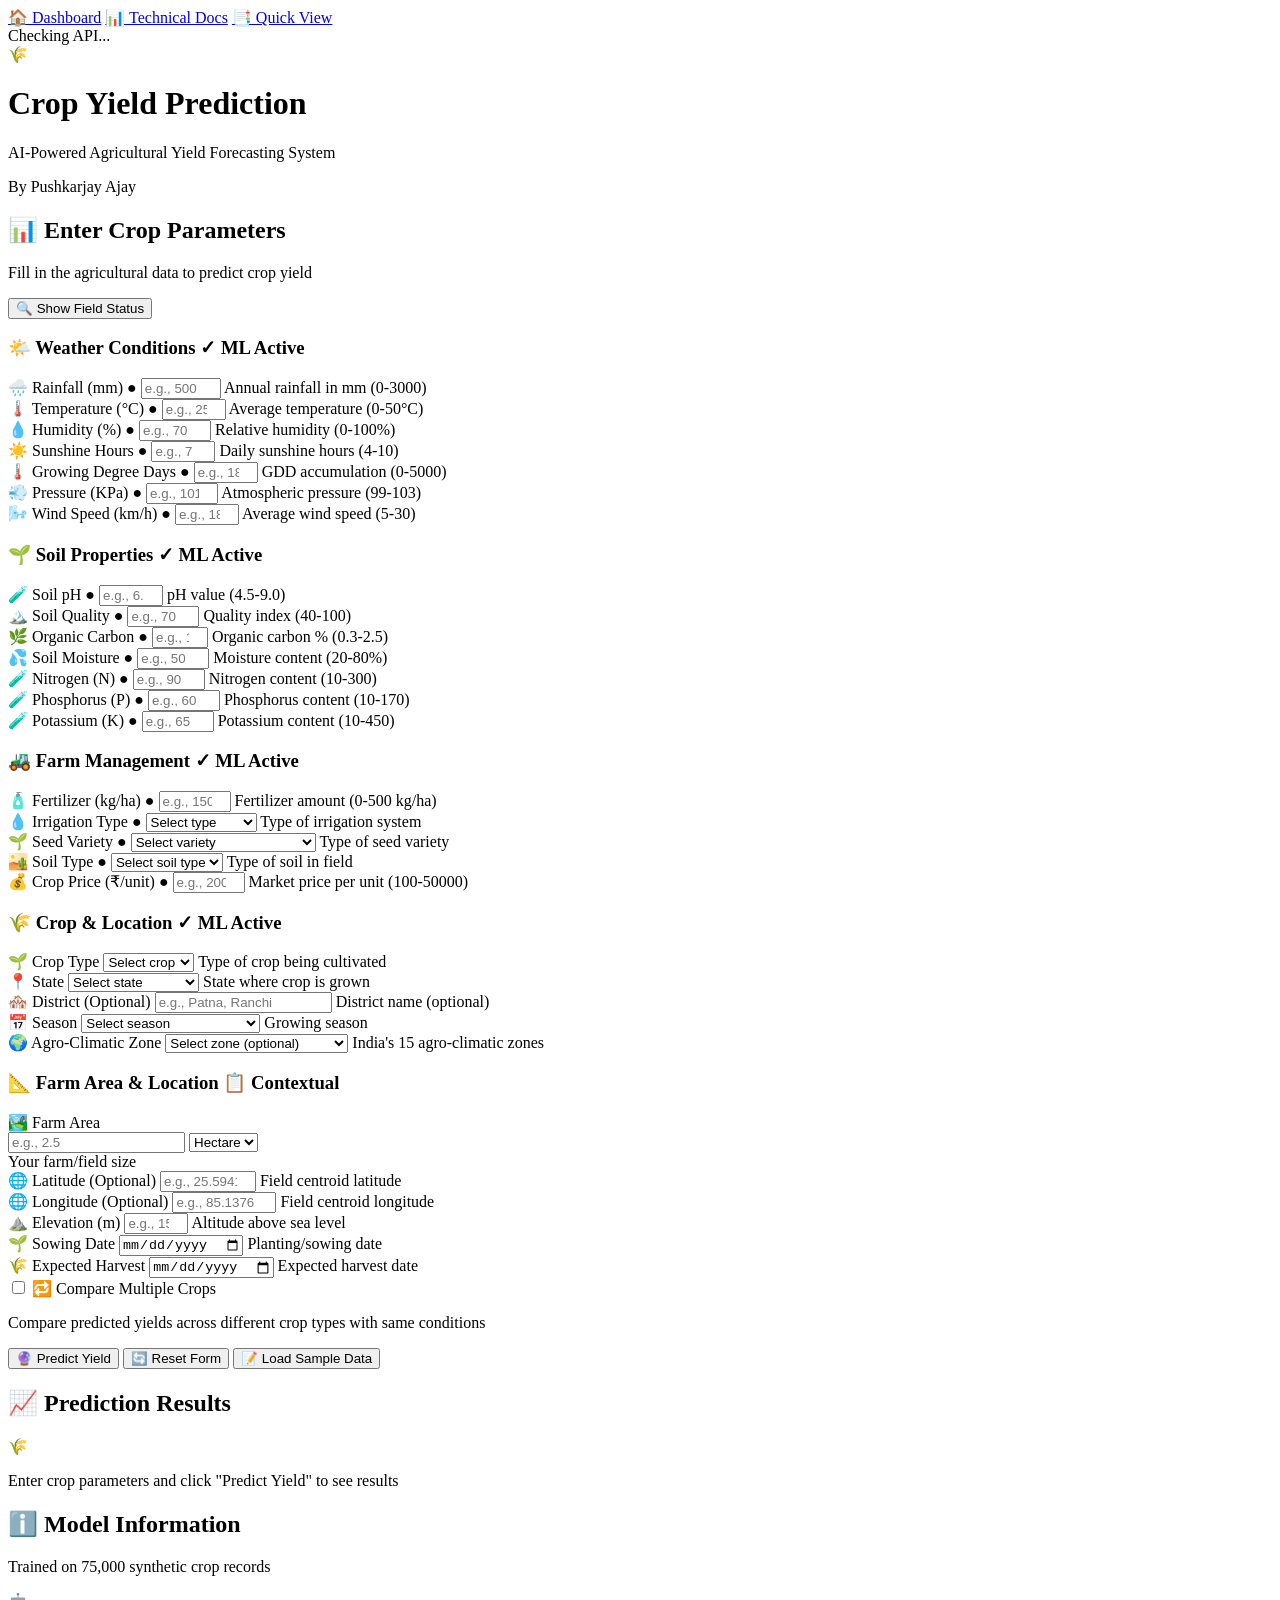
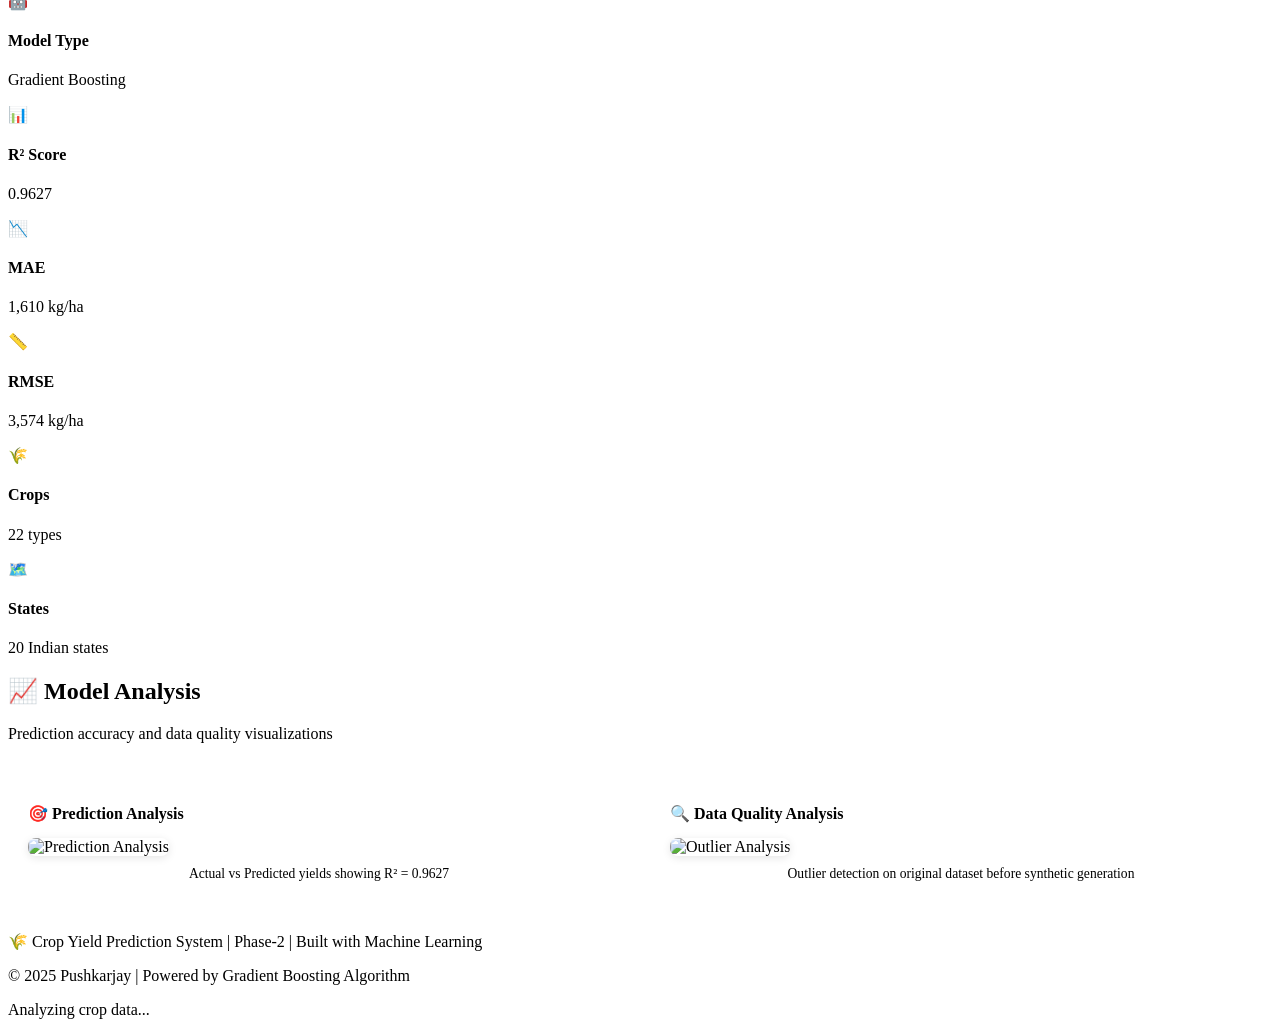
==== Phase-2/dashboard/index.html @ 278bb911 "Fix dashboard metrics consistency and add model selection justification - Updated all pages with cor" ====
<!DOCTYPE html>
<html lang="en">
<head>
    <meta charset="UTF-8">
    <meta name="viewport" content="width=device-width, initial-scale=1.0">
    <title>🌾 Crop Yield Prediction Dashboard</title>
    <link rel="stylesheet" href="style.css">
    <link href="https://fonts.googleapis.com/css2?family=Inter:wght@300;400;500;600;700&display=swap" rel="stylesheet">
</head>
<body>
    <div class="container">
        <!-- Navigation -->
        <nav class="top-nav">
            <a href="index.html" class="active">🏠 Dashboard</a>
            <a href="technical.html">📊 Technical Docs</a>
            <a href="report.html">📑 Quick View</a>
        </nav>

        <!-- Backend Status Indicator -->
        <div class="backend-status" id="backendStatus">
            <span class="status-indicator" id="statusIndicator"></span>
            <span class="status-text" id="statusText">Checking API...</span>
        </div>

        <!-- Header -->
        <header class="header">
            <div class="logo">
                <span class="logo-icon">🌾</span>
                <h1>Crop Yield Prediction</h1>
            </div>
            <p class="subtitle">AI-Powered Agricultural Yield Forecasting System</p>
            <p class="author-credit">By Pushkarjay Ajay</p>
        </header>

        <!-- Main Content -->
        <main class="main-content">
            <!-- Input Form Section -->
            <section class="form-section">
                <div class="section-header">
                    <h2>📊 Enter Crop Parameters</h2>
                    <p>Fill in the agricultural data to predict crop yield</p>
                    <button type="button" class="btn btn-info" id="toggleFieldStatus">
                        <span class="btn-icon">🔍</span>
                        Show Field Status
                    </button>
                </div>

                <!-- Field Status Legend (hidden by default) -->
                <div class="field-status-legend" id="fieldStatusLegend" style="display: none;">
                    <h4 style="margin-bottom: 15px; color: var(--primary-color);">📊 Field Data Status (75,000 Samples)</h4>
                    <div class="legend-item active-field">
                        <span class="status-dot active"></span>
                        <div>
                            <strong>Core ML Features (75K samples)</strong><br>
                            <small>All weather, soil, and management features - fully trained</small>
                        </div>
                    </div>
                    <div class="legend-item partial-field">
                        <span class="status-dot partial"></span>
                        <div>
                            <strong>Encoded Categorical Features</strong><br>
                            <small>Crop (22 types), State (20), Season (4), Soil Type (8), Irrigation (7), Seed (5)</small>
                        </div>
                    </div>
                    <div class="legend-item contextual-field">
                        <span class="status-dot contextual"></span>
                        <div>
                            <strong>Contextual Display Fields</strong><br>
                            <small>District, Farm Area, Coordinates, Dates - for display & production calculations</small>
                        </div>
                    </div>
                </div>

                <form id="predictionForm" class="prediction-form">
                    <!-- Weather Parameters - ACTIVE ML FEATURES -->
                    <div class="form-group-container ml-active-section" data-field-type="active">
                        <h3 class="group-title">🌤️ Weather Conditions <span class="field-badge active">✓ ML Active</span></h3>
                        <div class="form-grid">
                            <div class="form-group good-data-field">
                                <label for="Rainfall_mm">
                                    <span class="label-icon">🌧️</span>
                                    Rainfall (mm) <span class="data-indicator good" title="7099 samples">●</span>
                                </label>
                                <input type="number" id="Rainfall_mm" name="Rainfall_mm" 
                                       placeholder="e.g., 500" min="0" max="3000" step="0.1">
                                <span class="hint">Annual rainfall in mm (0-3000)</span>
                            </div>
                            
                            <div class="form-group good-data-field">
                                <label for="Temperature_C">
                                    <span class="label-icon">🌡️</span>
                                    Temperature (°C) <span class="data-indicator good" title="3099 samples">●</span>
                                </label>
                                <input type="number" id="Temperature_C" name="Temperature_C" 
                                       placeholder="e.g., 25" min="0" max="50" step="0.1">
                                <span class="hint">Average temperature (0-50°C)</span>
                            </div>
                            
                            <div class="form-group good-data-field">
                                <label for="Humidity">
                                    <span class="label-icon">💧</span>
                                    Humidity (%) <span class="data-indicator good" title="3000 samples">●</span>
                                </label>
                                <input type="number" id="Humidity" name="Humidity" 
                                       placeholder="e.g., 70" min="0" max="100" step="0.1">
                                <span class="hint">Relative humidity (0-100%)</span>
                            </div>
                            
                            <div class="form-group good-data-field">
                                <label for="Sunshine_hours">
                                    <span class="label-icon">☀️</span>
                                    Sunshine Hours <span class="data-indicator good" title="75K samples">●</span>
                                </label>
                                <input type="number" id="Sunshine_hours" name="Sunshine_hours" 
                                       placeholder="e.g., 7" min="0" max="14" step="0.1">
                                <span class="hint">Daily sunshine hours (4-10)</span>
                            </div>
                            
                            <div class="form-group good-data-field">
                                <label for="GDD">
                                    <span class="label-icon">🌡️</span>
                                    Growing Degree Days <span class="data-indicator good" title="75K samples">●</span>
                                </label>
                                <input type="number" id="GDD" name="GDD" 
                                       placeholder="e.g., 1800" min="0" max="6000" step="1">
                                <span class="hint">GDD accumulation (0-5000)</span>
                            </div>
                            
                            <div class="form-group good-data-field">
                                <label for="Pressure_KPa">
                                    <span class="label-icon">💨</span>
                                    Pressure (KPa) <span class="data-indicator good" title="75K samples">●</span>
                                </label>
                                <input type="number" id="Pressure_KPa" name="Pressure_KPa" 
                                       placeholder="e.g., 101" min="95" max="105" step="0.1">
                                <span class="hint">Atmospheric pressure (99-103)</span>
                            </div>
                            
                            <div class="form-group good-data-field">
                                <label for="Wind_Speed_Kmh">
                                    <span class="label-icon">🌬️</span>
                                    Wind Speed (km/h) <span class="data-indicator good" title="75K samples">●</span>
                                </label>
                                <input type="number" id="Wind_Speed_Kmh" name="Wind_Speed_Kmh" 
                                       placeholder="e.g., 18" min="0" max="50" step="0.1">
                                <span class="hint">Average wind speed (5-30)</span>
                            </div>
                        </div>
                    </div>

                    <!-- Soil Parameters - All 75K samples -->
                    <div class="form-group-container ml-active-section" data-field-type="active">
                        <h3 class="group-title">🌱 Soil Properties <span class="field-badge active">✓ ML Active</span></h3>
                        <div class="form-grid">
                            <div class="form-group good-data-field">
                                <label for="Soil_pH">
                                    <span class="label-icon">🧪</span>
                                    Soil pH <span class="data-indicator good" title="75K samples">●</span>
                                </label>
                                <input type="number" id="Soil_pH" name="Soil_pH" 
                                       placeholder="e.g., 6.8" min="4" max="10" step="0.1">
                                <span class="hint">pH value (4.5-9.0)</span>
                            </div>
                            
                            <div class="form-group good-data-field">
                                <label for="Soil_Quality">
                                    <span class="label-icon">🏔️</span>
                                    Soil Quality <span class="data-indicator good" title="75K samples">●</span>
                                </label>
                                <input type="number" id="Soil_Quality" name="Soil_Quality" 
                                       placeholder="e.g., 70" min="0" max="100" step="0.1">
                                <span class="hint">Quality index (40-100)</span>
                            </div>
                            
                            <div class="form-group good-data-field">
                                <label for="OrganicCarbon">
                                    <span class="label-icon">🌿</span>
                                    Organic Carbon <span class="data-indicator good" title="75K samples">●</span>
                                </label>
                                <input type="number" id="OrganicCarbon" name="OrganicCarbon" 
                                       placeholder="e.g., 1.4" min="0" max="5" step="0.1">
                                <span class="hint">Organic carbon % (0.3-2.5)</span>
                            </div>
                            
                            <div class="form-group good-data-field">
                                <label for="Soil_Moisture">
                                    <span class="label-icon">💦</span>
                                    Soil Moisture <span class="data-indicator good" title="75K samples">●</span>
                                </label>
                                <input type="number" id="Soil_Moisture" name="Soil_Moisture" 
                                       placeholder="e.g., 50" min="0" max="100" step="0.1">
                                <span class="hint">Moisture content (20-80%)</span>
                            </div>
                            
                            <div class="form-group good-data-field">
                                <label for="Nitrogen">
                                    <span class="label-icon">🧪</span>
                                    Nitrogen (N) <span class="data-indicator good" title="75K samples">●</span>
                                </label>
                                <input type="number" id="Nitrogen" name="Nitrogen" 
                                       placeholder="e.g., 90" min="0" max="350" step="0.1">
                                <span class="hint">Nitrogen content (10-300)</span>
                            </div>
                            
                            <div class="form-group good-data-field">
                                <label for="Phosphorus">
                                    <span class="label-icon">🧪</span>
                                    Phosphorus (P) <span class="data-indicator good" title="75K samples">●</span>
                                </label>
                                <input type="number" id="Phosphorus" name="Phosphorus" 
                                       placeholder="e.g., 60" min="0" max="200" step="0.1">
                                <span class="hint">Phosphorus content (10-170)</span>
                            </div>
                            
                            <div class="form-group good-data-field">
                                <label for="Potassium">
                                    <span class="label-icon">🧪</span>
                                    Potassium (K) <span class="data-indicator good" title="75K samples">●</span>
                                </label>
                                <input type="number" id="Potassium" name="Potassium" 
                                       placeholder="e.g., 65" min="0" max="500" step="0.1">
                                <span class="hint">Potassium content (10-450)</span>
                            </div>
                        </div>
                    </div>

                    <!-- Management Parameters - ACTIVE ML FEATURES -->
                    <div class="form-group-container ml-active-section" data-field-type="active">
                        <h3 class="group-title">🚜 Farm Management <span class="field-badge active">✓ ML Active</span></h3>
                        <div class="form-grid">
                            <div class="form-group good-data-field">
                                <label for="Fertilizer_Amount_kg_per_hectare">
                                    <span class="label-icon">🧴</span>
                                    Fertilizer (kg/ha) <span class="data-indicator good" title="4099 samples">●</span>
                                </label>
                                <input type="number" id="Fertilizer_Amount_kg_per_hectare" 
                                       name="Fertilizer_Amount_kg_per_hectare" 
                                       placeholder="e.g., 150" min="0" max="500" step="0.1">
                                <span class="hint">Fertilizer amount (0-500 kg/ha)</span>
                            </div>
                            
                            <div class="form-group good-data-field">
                                <label for="irrigation_type">
                                    <span class="label-icon">💧</span>
                                    Irrigation Type <span class="data-indicator good" title="75K samples">●</span>
                                </label>
                                <select id="irrigation_type" name="irrigation_type">
                                    <option value="">Select type</option>
                                    <option value="Canal">Canal</option>
                                    <option value="Tubewell">Tubewell</option>
                                    <option value="Tank">Tank</option>
                                    <option value="Drip">Drip Irrigation</option>
                                    <option value="Sprinkler">Sprinkler</option>
                                    <option value="Rainfed">Rainfed</option>
                                    <option value="Flood">Flood Irrigation</option>
                                </select>
                                <span class="hint">Type of irrigation system</span>
                            </div>
                            
                            <div class="form-group good-data-field">
                                <label for="seed_variety">
                                    <span class="label-icon">🌱</span>
                                    Seed Variety <span class="data-indicator good" title="75K samples">●</span>
                                </label>
                                <select id="seed_variety" name="seed_variety">
                                    <option value="">Select variety</option>
                                    <option value="Hybrid">Hybrid</option>
                                    <option value="HYV">High Yielding Variety (HYV)</option>
                                    <option value="Traditional">Traditional</option>
                                    <option value="Organic">Organic</option>
                                    <option value="GM">Genetically Modified</option>
                                </select>
                                <span class="hint">Type of seed variety</span>
                            </div>
                            
                            <div class="form-group good-data-field">
                                <label for="soil_type">
                                    <span class="label-icon">🏜️</span>
                                    Soil Type <span class="data-indicator good" title="75K samples">●</span>
                                </label>
                                <select id="soil_type" name="soil_type">
                                    <option value="">Select soil type</option>
                                    <option value="Alluvial">Alluvial</option>
                                    <option value="Black">Black (Regur)</option>
                                    <option value="Red">Red</option>
                                    <option value="Laterite">Laterite</option>
                                    <option value="Desert">Desert (Arid)</option>
                                    <option value="Mountain">Mountain</option>
                                    <option value="Saline">Saline</option>
                                    <option value="Peaty">Peaty/Marshy</option>
                                </select>
                                <span class="hint">Type of soil in field</span>
                            </div>
                            
                            <div class="form-group good-data-field">
                                <label for="Crop_Price">
                                    <span class="label-icon">💰</span>
                                    Crop Price (₹/unit) <span class="data-indicator good" title="75K samples">●</span>
                                </label>
                                <input type="number" id="Crop_Price" name="Crop_Price" 
                                       placeholder="e.g., 2000" min="100" max="50000" step="1">
                                <span class="hint">Market price per unit (100-50000)</span>
                            </div>
                        </div>
                    </div>

                    <!-- Crop & Location Section - Now ML ACTIVE -->
                    <div class="form-group-container highlight-section ml-active-section" data-field-type="active">
                        <h3 class="group-title">🌾 Crop & Location <span class="field-badge active">✓ ML Active</span></h3>
                        <div class="form-grid">
                            <div class="form-group">
                                <label for="crop_type">
                                    <span class="label-icon">🌱</span>
                                    Crop Type
                                </label>
                                <select id="crop_type" name="crop_type" required>
                                    <option value="">Select crop</option>
                                    <option value="Rice">Rice</option>
                                    <option value="Wheat">Wheat</option>
                                    <option value="Maize">Maize</option>
                                    <option value="Cotton">Cotton</option>
                                    <option value="Sugarcane">Sugarcane</option>
                                    <option value="Soybean">Soybean</option>
                                    <option value="Groundnut">Groundnut</option>
                                    <option value="Mustard">Mustard</option>
                                    <option value="Chickpea">Chickpea</option>
                                    <option value="Pigeon Pea">Pigeon Pea</option>
                                    <option value="Lentil">Lentil</option>
                                    <option value="Sunflower">Sunflower</option>
                                    <option value="Potato">Potato</option>
                                    <option value="Onion">Onion</option>
                                    <option value="Tomato">Tomato</option>
                                    <option value="Banana">Banana</option>
                                    <option value="Mango">Mango</option>
                                    <option value="Grapes">Grapes</option>
                                    <option value="Tea">Tea</option>
                                    <option value="Coffee">Coffee</option>
                                    <option value="Jute">Jute</option>
                                    <option value="Tobacco">Tobacco</option>
                                </select>
                                <span class="hint">Type of crop being cultivated</span>
                            </div>
                            
                            <div class="form-group">
                                <label for="state">
                                    <span class="label-icon">📍</span>
                                    State
                                </label>
                                <select id="state" name="state" required>
                                    <option value="">Select state</option>
                                    <option value="Andhra Pradesh">Andhra Pradesh</option>
                                    <option value="Assam">Assam</option>
                                    <option value="Bihar">Bihar</option>
                                    <option value="Chhattisgarh">Chhattisgarh</option>
                                    <option value="Gujarat">Gujarat</option>
                                    <option value="Haryana">Haryana</option>
                                    <option value="Himachal Pradesh">Himachal Pradesh</option>
                                    <option value="Jharkhand">Jharkhand</option>
                                    <option value="Karnataka">Karnataka</option>
                                    <option value="Kerala">Kerala</option>
                                    <option value="Madhya Pradesh">Madhya Pradesh</option>
                                    <option value="Maharashtra">Maharashtra</option>
                                    <option value="Odisha">Odisha</option>
                                    <option value="Punjab">Punjab</option>
                                    <option value="Rajasthan">Rajasthan</option>
                                    <option value="Tamil Nadu">Tamil Nadu</option>
                                    <option value="Telangana">Telangana</option>
                                    <option value="Uttar Pradesh">Uttar Pradesh</option>
                                    <option value="Uttarakhand">Uttarakhand</option>
                                    <option value="West Bengal">West Bengal</option>
                                </select>
                                <span class="hint">State where crop is grown</span>
                            </div>
                            
                            <div class="form-group">
                                <label for="district">
                                    <span class="label-icon">🏘️</span>
                                    District (Optional)
                                </label>
                                <input type="text" id="district" name="district" 
                                       placeholder="e.g., Patna, Ranchi">
                                <span class="hint">District name (optional)</span>
                            </div>
                            
                            <div class="form-group">
                                <label for="season">
                                    <span class="label-icon">📅</span>
                                    Season
                                </label>
                                <select id="season" name="season">
                                    <option value="">Select season</option>
                                    <option value="Kharif">Kharif (Monsoon: Jun-Oct)</option>
                                    <option value="Rabi">Rabi (Winter: Nov-Mar)</option>
                                    <option value="Summer">Summer (Mar-Jun)</option>
                                    <option value="Annual">Annual/Perennial</option>
                                </select>
                                <span class="hint">Growing season</span>
                            </div>
                            
                            <div class="form-group">
                                <label for="agro_climatic_zone">
                                    <span class="label-icon">🌍</span>
                                    Agro-Climatic Zone
                                </label>
                                <select id="agro_climatic_zone" name="agro_climatic_zone">
                                    <option value="">Select zone (optional)</option>
                                    <option value="Western Himalayan">Western Himalayan</option>
                                    <option value="Eastern Himalayan">Eastern Himalayan</option>
                                    <option value="Lower Gangetic Plains">Lower Gangetic Plains</option>
                                    <option value="Middle Gangetic Plains">Middle Gangetic Plains</option>
                                    <option value="Upper Gangetic Plains">Upper Gangetic Plains</option>
                                    <option value="Trans-Gangetic Plains">Trans-Gangetic Plains</option>
                                    <option value="Eastern Plateau & Hills">Eastern Plateau & Hills</option>
                                    <option value="Central Plateau & Hills">Central Plateau & Hills</option>
                                    <option value="Western Plateau & Hills">Western Plateau & Hills</option>
                                    <option value="Southern Plateau & Hills">Southern Plateau & Hills</option>
                                    <option value="East Coast Plains & Hills">East Coast Plains & Hills</option>
                                    <option value="West Coast Plains & Ghats">West Coast Plains & Ghats</option>
                                    <option value="Gujarat Plains & Hills">Gujarat Plains & Hills</option>
                                    <option value="Western Dry Region">Western Dry Region</option>
                                    <option value="Island Region">Island Region</option>
                                </select>
                                <span class="hint">India's 15 agro-climatic zones</span>
                            </div>
                        </div>
                    </div>

                    <!-- Farm Area Section - CONTEXTUAL (for total production calc & future) -->
                    <div class="form-group-container highlight-section contextual-section" data-field-type="contextual">
                        <h3 class="group-title">📐 Farm Area & Location <span class="field-badge contextual">📋 Contextual</span></h3>
                        <div class="form-grid">
                            <div class="form-group">
                                <label for="farm_area">
                                    <span class="label-icon">🏞️</span>
                                    Farm Area
                                </label>
                                <div class="input-with-unit">
                                    <input type="number" id="farm_area" name="farm_area" 
                                           placeholder="e.g., 2.5" min="0.01" step="0.01">
                                    <select id="farm_area_unit" name="farm_area_unit">
                                        <option value="Hectare">Hectare</option>
                                        <option value="Acre">Acre</option>
                                        <option value="Bigha">Bigha</option>
                                    </select>
                                </div>
                                <span class="hint">Your farm/field size</span>
                            </div>
                            
                            <div class="form-group">
                                <label for="latitude">
                                    <span class="label-icon">🌐</span>
                                    Latitude (Optional)
                                </label>
                                <input type="number" id="latitude" name="latitude" 
                                       placeholder="e.g., 25.5941" min="-90" max="90" step="0.0001">
                                <span class="hint">Field centroid latitude</span>
                            </div>
                            
                            <div class="form-group">
                                <label for="longitude">
                                    <span class="label-icon">🌐</span>
                                    Longitude (Optional)
                                </label>
                                <input type="number" id="longitude" name="longitude" 
                                       placeholder="e.g., 85.1376" min="-180" max="180" step="0.0001">
                                <span class="hint">Field centroid longitude</span>
                            </div>
                            
                            <div class="form-group">
                                <label for="elevation">
                                    <span class="label-icon">⛰️</span>
                                    Elevation (m)
                                </label>
                                <input type="number" id="elevation" name="elevation" 
                                       placeholder="e.g., 150" min="0" max="8848" step="1">
                                <span class="hint">Altitude above sea level</span>
                            </div>
                            
                            <div class="form-group">
                                <label for="sowing_date">
                                    <span class="label-icon">🌱</span>
                                    Sowing Date
                                </label>
                                <input type="date" id="sowing_date" name="sowing_date">
                                <span class="hint">Planting/sowing date</span>
                            </div>
                            
                            <div class="form-group">
                                <label for="expected_harvest_date">
                                    <span class="label-icon">🌾</span>
                                    Expected Harvest
                                </label>
                                <input type="date" id="expected_harvest_date" name="expected_harvest_date">
                                <span class="hint">Expected harvest date</span>
                            </div>
                        </div>
                    </div>

                    <!-- Multi-Crop Comparison Toggle (NEW) -->
                    <div class="form-group-container comparison-section">
                        <div class="comparison-toggle">
                            <label class="toggle-label">
                                <input type="checkbox" id="compare_crops" name="compare_crops">
                                <span class="toggle-slider"></span>
                                <span class="toggle-text">🔁 Compare Multiple Crops</span>
                            </label>
                            <p class="hint">Compare predicted yields across different crop types with same conditions</p>
                        </div>
                    </div>

                    <!-- Action Buttons -->
                    <div class="form-actions">
                        <button type="submit" class="btn btn-primary" id="predictBtn">
                            <span class="btn-icon">🔮</span>
                            Predict Yield
                        </button>
                        <button type="button" class="btn btn-secondary" id="resetBtn">
                            <span class="btn-icon">🔄</span>
                            Reset Form
                        </button>
                        <button type="button" class="btn btn-outline" id="sampleBtn">
                            <span class="btn-icon">📝</span>
                            Load Sample Data
                        </button>
                    </div>
                </form>
            </section>

            <!-- Results Section -->
            <section class="results-section" id="resultsSection">
                <div class="section-header">
                    <h2 id="resultsTitle">📈 Prediction Results</h2>
                </div>
                
                <div class="results-container" id="resultsContainer">
                    <div class="result-placeholder">
                        <span class="placeholder-icon">🌾</span>
                        <p>Enter crop parameters and click "Predict Yield" to see results</p>
                    </div>
                </div>
            </section>

            <!-- Multi-Crop Comparison Results Section (NEW) -->
            <section class="comparison-results-section" id="comparisonSection" style="display: none;">
                <div class="section-header">
                    <h2>📊 Multi-Crop Yield Comparison</h2>
                    <p>Predicted yields for different crops under the same conditions</p>
                </div>
                <div class="comparison-table-container" id="comparisonResults">
                    <!-- Comparison table will be inserted here -->
                </div>
            </section>

            <!-- Model Info Section -->
            <section class="info-section">
                <div class="section-header">
                    <h2>ℹ️ Model Information</h2>
                    <p>Trained on 75,000 synthetic crop records</p>
                </div>
                <div class="info-cards">
                    <div class="info-card">
                        <div class="info-icon">🤖</div>
                        <div class="info-content">
                            <h4>Model Type</h4>
                            <p id="modelName">Gradient Boosting</p>
                        </div>
                    </div>
                    <div class="info-card">
                        <div class="info-icon">📊</div>
                        <div class="info-content">
                            <h4>R² Score</h4>
                            <p id="r2Score">0.9627</p>
                        </div>
                    </div>
                    <div class="info-card">
                        <div class="info-icon">📉</div>
                        <div class="info-content">
                            <h4>MAE</h4>
                            <p id="maeScore">1,610 kg/ha</p>
                        </div>
                    </div>
                    <div class="info-card">
                        <div class="info-icon">📏</div>
                        <div class="info-content">
                            <h4>RMSE</h4>
                            <p id="rmseScore">3,574 kg/ha</p>
                        </div>
                    </div>
                    <div class="info-card">
                        <div class="info-icon">🌾</div>
                        <div class="info-content">
                            <h4>Crops</h4>
                            <p>22 types</p>
                        </div>
                    </div>
                    <div class="info-card">
                        <div class="info-icon">🗺️</div>
                        <div class="info-content">
                            <h4>States</h4>
                            <p>20 Indian states</p>
                        </div>
                    </div>
                </div>
            </section>

            <!-- Model Analysis Section -->
            <section class="info-section">
                <div class="section-header">
                    <h2>📈 Model Analysis</h2>
                    <p>Prediction accuracy and data quality visualizations</p>
                </div>
                <div class="analysis-grid" style="display: grid; grid-template-columns: repeat(auto-fit, minmax(400px, 1fr)); gap: 20px; margin-top: 20px;">
                    <div class="analysis-card" style="background: var(--card-background); border-radius: 12px; padding: 20px; box-shadow: var(--shadow-md);">
                        <h4 style="color: var(--primary-color); margin-bottom: 15px;">🎯 Prediction Analysis</h4>
                        <img src="../plots/07_prediction_analysis.png" alt="Prediction Analysis" 
                             style="width: 100%; border-radius: 8px; box-shadow: 0 2px 8px rgba(0,0,0,0.1);">
                        <p style="color: var(--text-muted); font-size: 0.85rem; margin-top: 10px; text-align: center;">
                            Actual vs Predicted yields showing R² = 0.9627
                        </p>
                    </div>
                    <div class="analysis-card" style="background: var(--card-background); border-radius: 12px; padding: 20px; box-shadow: var(--shadow-md);">
                        <h4 style="color: var(--primary-color); margin-bottom: 15px;">🔍 Data Quality Analysis</h4>
                        <img src="../plots/07_outlier_analysis.png" alt="Outlier Analysis" 
                             style="width: 100%; border-radius: 8px; box-shadow: 0 2px 8px rgba(0,0,0,0.1);">
                        <p style="color: var(--text-muted); font-size: 0.85rem; margin-top: 10px; text-align: center;">
                            Outlier detection on original dataset before synthetic generation
                        </p>
                    </div>
                </div>
            </section>
        </main>

        <!-- Footer -->
        <footer class="footer">
            <p>🌾 Crop Yield Prediction System | Phase-2 | Built with Machine Learning</p>
            <p class="footer-sub">© 2025 Pushkarjay | Powered by Gradient Boosting Algorithm</p>
        </footer>
    </div>

    <!-- Loading Overlay -->
    <div class="loading-overlay" id="loadingOverlay">
        <div class="loading-spinner">
            <div class="spinner"></div>
            <p>Analyzing crop data...</p>
        </div>
    </div>

    <script src="script.js"></script>
</body>
</html>
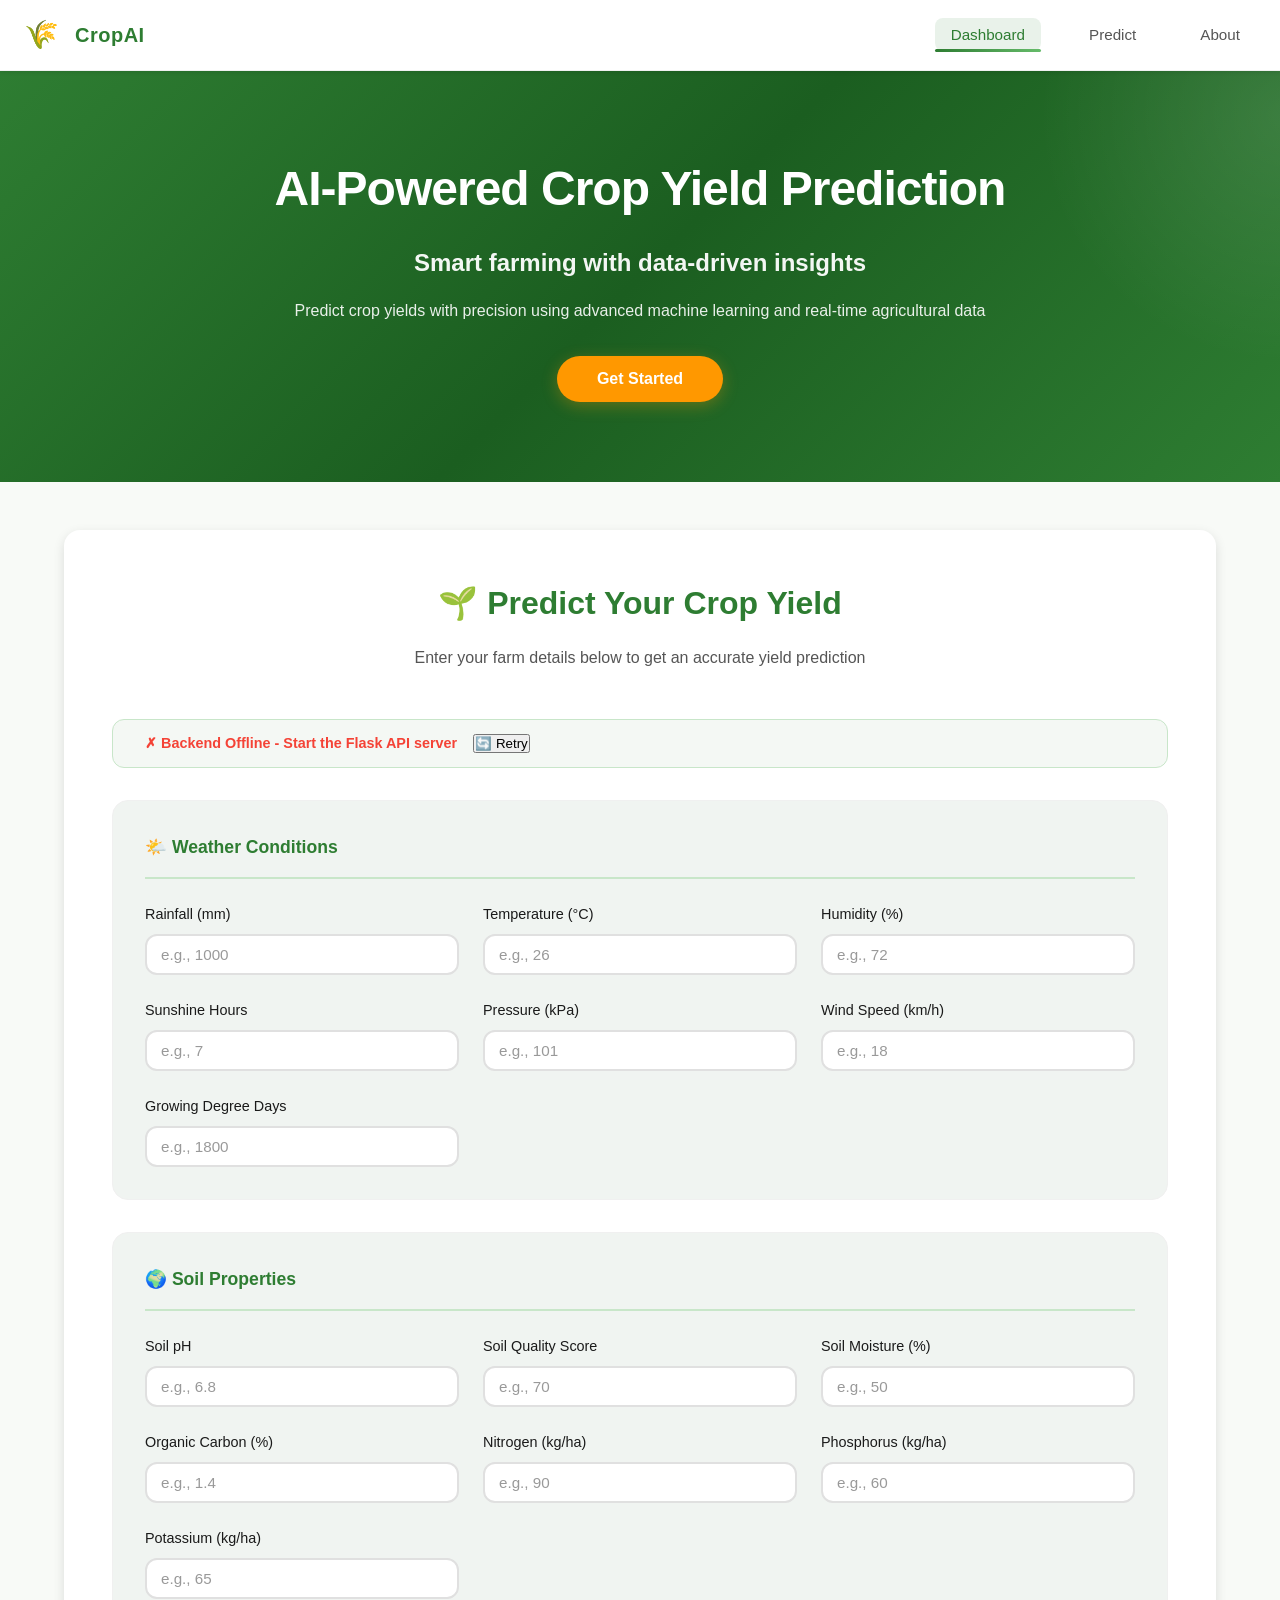
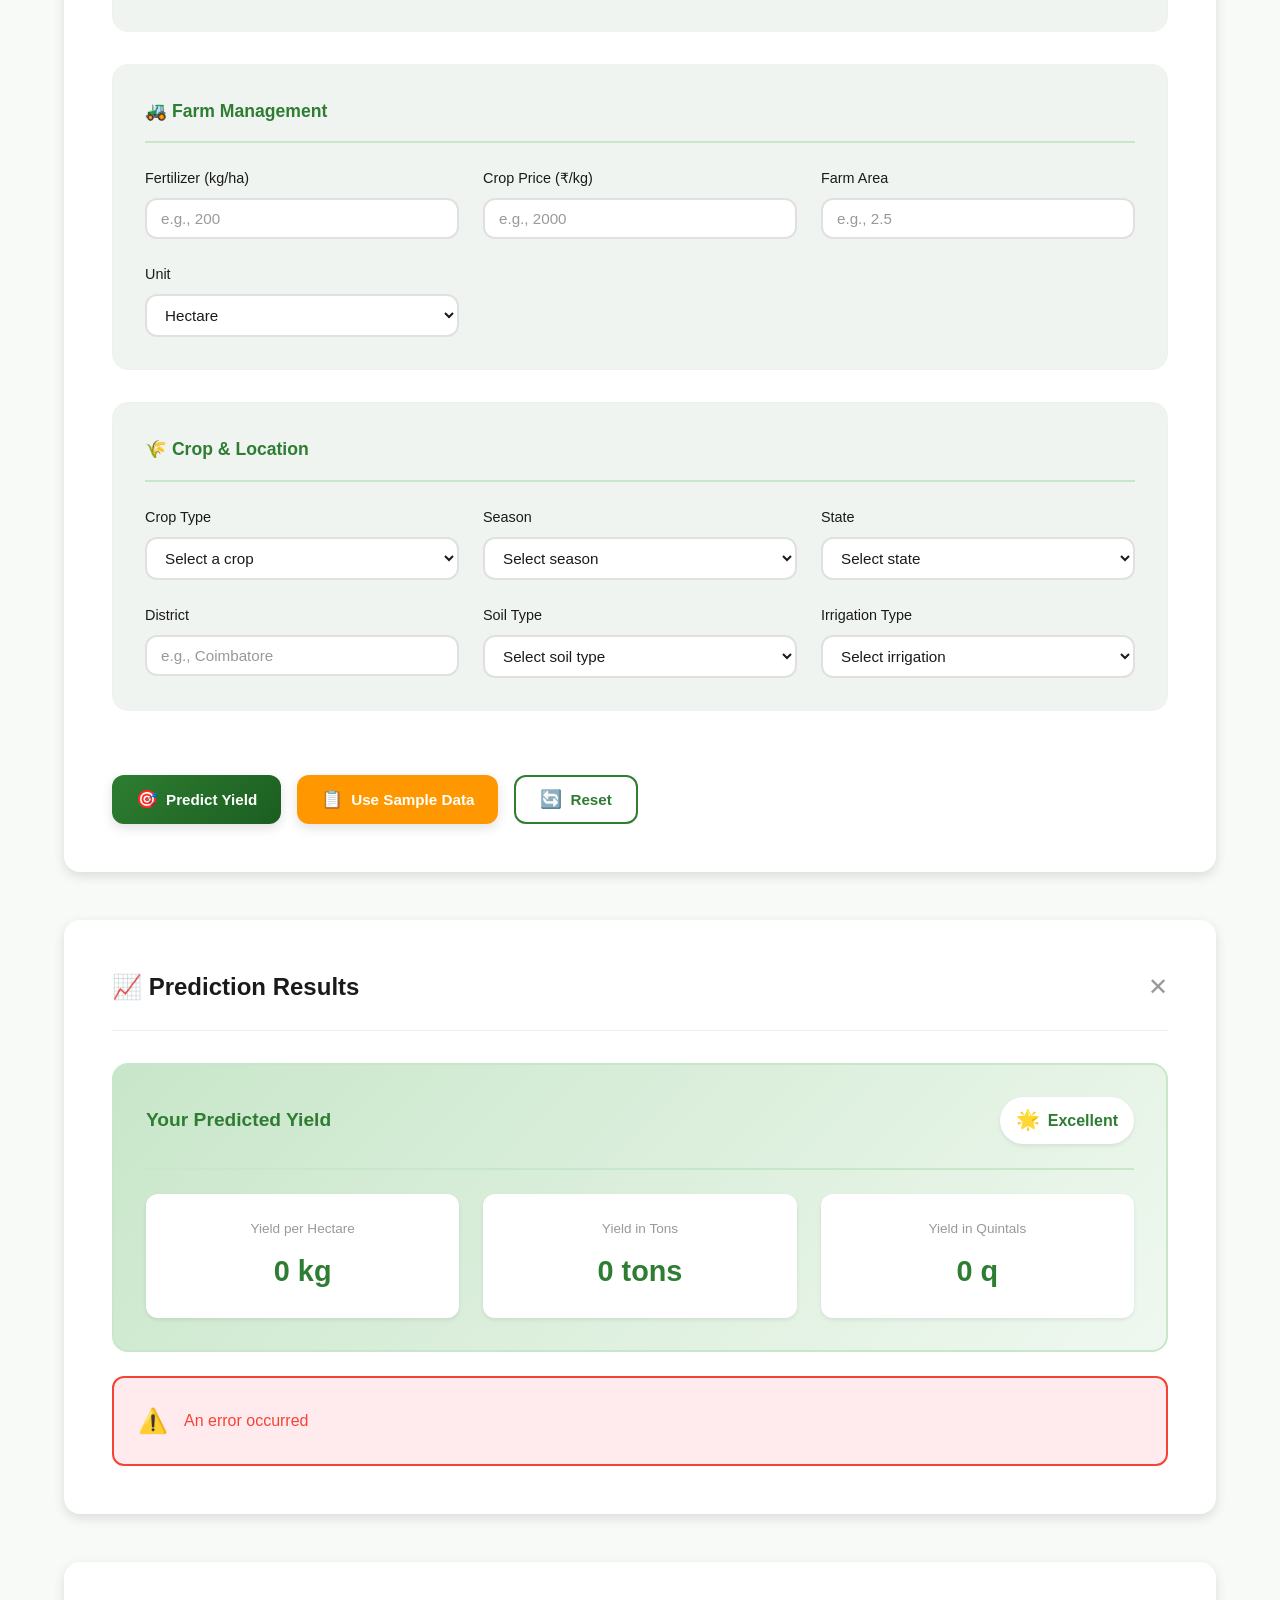
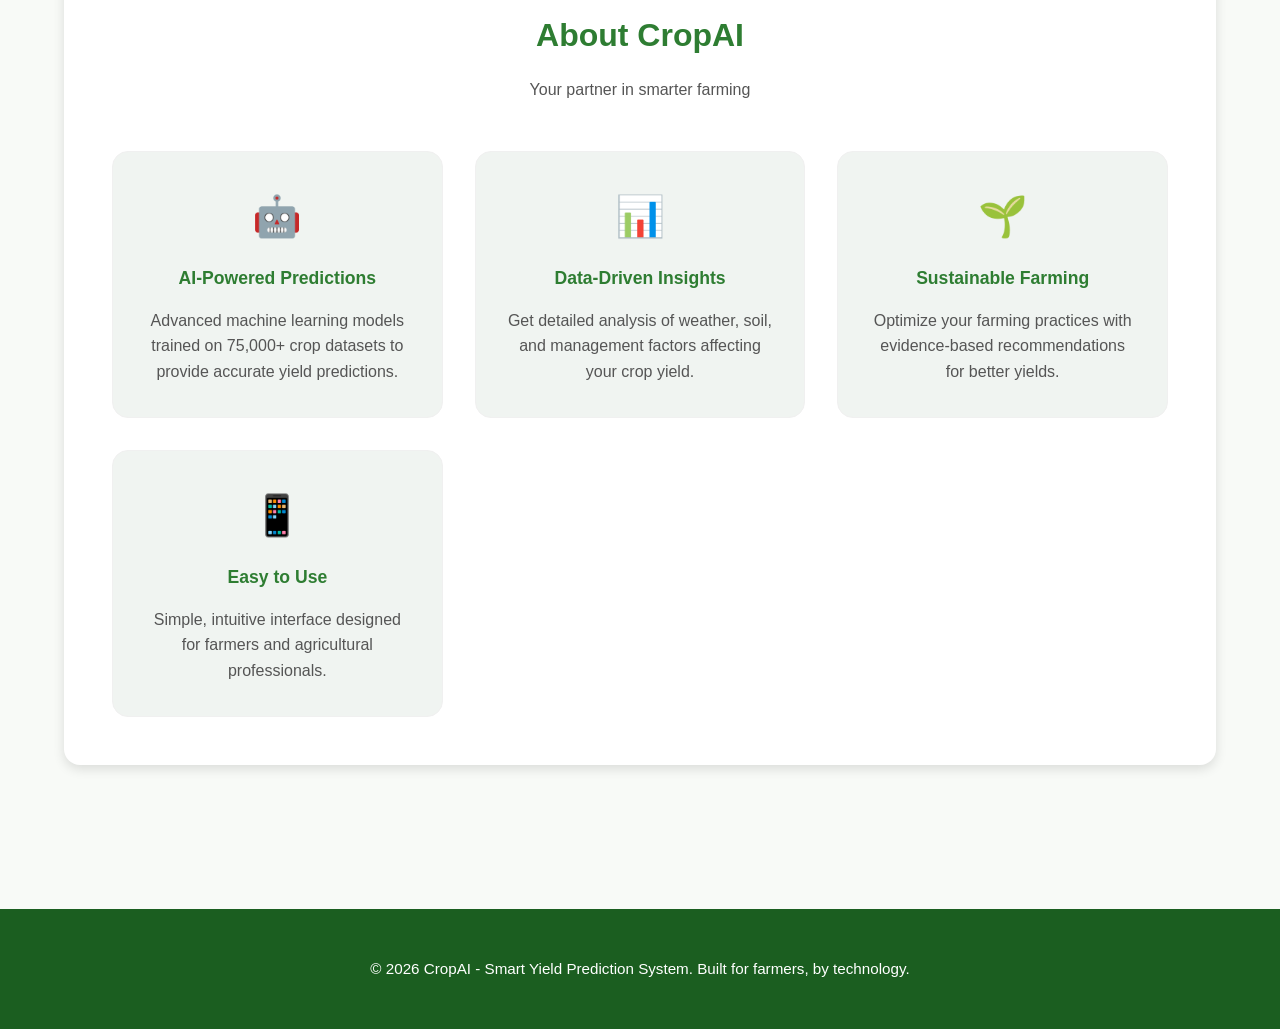
==== commit 1cb00b31: "Update dashboard UI and add gitignore" ====
--- a/Phase-2/dashboard/index.html
+++ b/Phase-2/dashboard/index.html
@@ -3,648 +3,411 @@
 <head>
     <meta charset="UTF-8">
     <meta name="viewport" content="width=device-width, initial-scale=1.0">
-    <title>🌾 Crop Yield Prediction Dashboard</title>
+    <title>🌾 AI-Powered Crop Yield Prediction</title>
     <link rel="stylesheet" href="style.css">
     <link href="https://fonts.googleapis.com/css2?family=Inter:wght@300;400;500;600;700&display=swap" rel="stylesheet">
 </head>
 <body>
-    <div class="container">
-        <!-- Navigation -->
-        <nav class="top-nav">
-            <a href="index.html" class="active">🏠 Dashboard</a>
-            <a href="technical.html">📊 Technical Docs</a>
-            <a href="report.html">📑 Quick View</a>
-        </nav>
-
-        <!-- Backend Status Indicator -->
-        <div class="backend-status" id="backendStatus">
-            <span class="status-indicator" id="statusIndicator"></span>
-            <span class="status-text" id="statusText">Checking API...</span>
+    <!-- Navigation Bar -->
+    <nav class="navbar">
+        <div class="nav-container">
+            <div class="nav-brand">
+                <span class="logo-icon">🌾</span>
+                <span class="logo-text">CropAI</span>
+            </div>
+            <ul class="nav-links">
+                <li><a href="#home" class="nav-link active">Dashboard</a></li>
+                <li><a href="#predict" class="nav-link">Predict</a></li>
+                <li><a href="#about" class="nav-link">About</a></li>
+            </ul>
+            <button class="nav-toggle" id="navToggle" title="Toggle navigation menu" aria-label="Toggle navigation menu">
+                <span></span>
+                <span></span>
+                <span></span>
+            </button>
         </div>
-
-        <!-- Header -->
-        <header class="header">
-            <div class="logo">
-                <span class="logo-icon">🌾</span>
-                <h1>Crop Yield Prediction</h1>
-            </div>
-            <p class="subtitle">AI-Powered Agricultural Yield Forecasting System</p>
-            <p class="author-credit">By Pushkarjay Ajay</p>
-        </header>
-
-        <!-- Main Content -->
-        <main class="main-content">
-            <!-- Input Form Section -->
-            <section class="form-section">
-                <div class="section-header">
-                    <h2>📊 Enter Crop Parameters</h2>
-                    <p>Fill in the agricultural data to predict crop yield</p>
-                    <button type="button" class="btn btn-info" id="toggleFieldStatus">
-                        <span class="btn-icon">🔍</span>
-                        Show Field Status
-                    </button>
-                </div>
-
-                <!-- Field Status Legend (hidden by default) -->
-                <div class="field-status-legend" id="fieldStatusLegend" style="display: none;">
-                    <h4 style="margin-bottom: 15px; color: var(--primary-color);">📊 Field Data Status (75,000 Samples)</h4>
-                    <div class="legend-item active-field">
-                        <span class="status-dot active"></span>
-                        <div>
-                            <strong>Core ML Features (75K samples)</strong><br>
-                            <small>All weather, soil, and management features - fully trained</small>
-                        </div>
-                    </div>
-                    <div class="legend-item partial-field">
-                        <span class="status-dot partial"></span>
-                        <div>
-                            <strong>Encoded Categorical Features</strong><br>
-                            <small>Crop (22 types), State (20), Season (4), Soil Type (8), Irrigation (7), Seed (5)</small>
-                        </div>
-                    </div>
-                    <div class="legend-item contextual-field">
-                        <span class="status-dot contextual"></span>
-                        <div>
-                            <strong>Contextual Display Fields</strong><br>
-                            <small>District, Farm Area, Coordinates, Dates - for display & production calculations</small>
-                        </div>
-                    </div>
-                </div>
-
+    </nav>
+
+    <!-- Hero Section -->
+    <section class="hero" id="home">
+        <div class="hero-content">
+            <h1 class="hero-title">AI-Powered Crop Yield Prediction</h1>
+            <p class="hero-subtitle">Smart farming with data-driven insights</p>
+            <p class="hero-description">Predict crop yields with precision using advanced machine learning and real-time agricultural data</p>
+            <button class="btn-hero" onclick="scrollToPredict()">Get Started</button>
+        </div>
+    </section>
+
+    <!-- Main Container -->
+    <div class="main-container">
+        <!-- Prediction Section -->
+        <section class="predict-section" id="predict">
+            <div class="section-header-wrapper">
+                <h2 class="section-title">🌱 Predict Your Crop Yield</h2>
+                <p class="section-subtitle">Enter your farm details below to get an accurate yield prediction</p>
+            </div>
+
+            <!-- Backend Status -->
+            <div class="status-bar" id="backendStatus">
+                <span class="status-dot" id="statusIndicator"></span>
+                <span class="status-text" id="statusText">Checking API...</span>
+            </div>
+
+            <div class="form-wrapper">
                 <form id="predictionForm" class="prediction-form">
-                    <!-- Weather Parameters - ACTIVE ML FEATURES -->
-                    <div class="form-group-container ml-active-section" data-field-type="active">
-                        <h3 class="group-title">🌤️ Weather Conditions <span class="field-badge active">✓ ML Active</span></h3>
+                    <!-- Weather Section -->
+                    <div class="form-section">
+                        <h3 class="form-section-title">🌤️ Weather Conditions</h3>
                         <div class="form-grid">
-                            <div class="form-group good-data-field">
-                                <label for="Rainfall_mm">
-                                    <span class="label-icon">🌧️</span>
-                                    Rainfall (mm) <span class="data-indicator good" title="7099 samples">●</span>
-                                </label>
+                            <div class="form-group">
+                                <label for="Rainfall_mm">Rainfall (mm)</label>
                                 <input type="number" id="Rainfall_mm" name="Rainfall_mm" 
-                                       placeholder="e.g., 500" min="0" max="3000" step="0.1">
-                                <span class="hint">Annual rainfall in mm (0-3000)</span>
-                            </div>
-                            
-                            <div class="form-group good-data-field">
-                                <label for="Temperature_C">
-                                    <span class="label-icon">🌡️</span>
-                                    Temperature (°C) <span class="data-indicator good" title="3099 samples">●</span>
-                                </label>
+                                       placeholder="e.g., 1000" min="0" max="3000" step="0.1">
+                            </div>
+                            <div class="form-group">
+                                <label for="Temperature_C">Temperature (°C)</label>
                                 <input type="number" id="Temperature_C" name="Temperature_C" 
-                                       placeholder="e.g., 25" min="0" max="50" step="0.1">
-                                <span class="hint">Average temperature (0-50°C)</span>
-                            </div>
-                            
-                            <div class="form-group good-data-field">
-                                <label for="Humidity">
-                                    <span class="label-icon">💧</span>
-                                    Humidity (%) <span class="data-indicator good" title="3000 samples">●</span>
-                                </label>
+                                       placeholder="e.g., 26" min="0" max="50" step="0.1">
+                            </div>
+                            <div class="form-group">
+                                <label for="Humidity">Humidity (%)</label>
                                 <input type="number" id="Humidity" name="Humidity" 
-                                       placeholder="e.g., 70" min="0" max="100" step="0.1">
-                                <span class="hint">Relative humidity (0-100%)</span>
-                            </div>
-                            
-                            <div class="form-group good-data-field">
-                                <label for="Sunshine_hours">
-                                    <span class="label-icon">☀️</span>
-                                    Sunshine Hours <span class="data-indicator good" title="75K samples">●</span>
-                                </label>
+                                       placeholder="e.g., 72" min="0" max="100" step="0.1">
+                            </div>
+                            <div class="form-group">
+                                <label for="Sunshine_hours">Sunshine Hours</label>
                                 <input type="number" id="Sunshine_hours" name="Sunshine_hours" 
-                                       placeholder="e.g., 7" min="0" max="14" step="0.1">
-                                <span class="hint">Daily sunshine hours (4-10)</span>
-                            </div>
-                            
-                            <div class="form-group good-data-field">
-                                <label for="GDD">
-                                    <span class="label-icon">🌡️</span>
-                                    Growing Degree Days <span class="data-indicator good" title="75K samples">●</span>
-                                </label>
-                                <input type="number" id="GDD" name="GDD" 
-                                       placeholder="e.g., 1800" min="0" max="6000" step="1">
-                                <span class="hint">GDD accumulation (0-5000)</span>
-                            </div>
-                            
-                            <div class="form-group good-data-field">
-                                <label for="Pressure_KPa">
-                                    <span class="label-icon">💨</span>
-                                    Pressure (KPa) <span class="data-indicator good" title="75K samples">●</span>
-                                </label>
+                                       placeholder="e.g., 7" min="0" max="24" step="0.1">
+                            </div>
+                            <div class="form-group">
+                                <label for="Pressure_KPa">Pressure (kPa)</label>
                                 <input type="number" id="Pressure_KPa" name="Pressure_KPa" 
                                        placeholder="e.g., 101" min="95" max="105" step="0.1">
-                                <span class="hint">Atmospheric pressure (99-103)</span>
-                            </div>
-                            
-                            <div class="form-group good-data-field">
-                                <label for="Wind_Speed_Kmh">
-                                    <span class="label-icon">🌬️</span>
-                                    Wind Speed (km/h) <span class="data-indicator good" title="75K samples">●</span>
-                                </label>
+                            </div>
+                            <div class="form-group">
+                                <label for="Wind_Speed_Kmh">Wind Speed (km/h)</label>
                                 <input type="number" id="Wind_Speed_Kmh" name="Wind_Speed_Kmh" 
                                        placeholder="e.g., 18" min="0" max="50" step="0.1">
-                                <span class="hint">Average wind speed (5-30)</span>
+                            </div>
+                            <div class="form-group">
+                                <label for="GDD">Growing Degree Days</label>
+                                <input type="number" id="GDD" name="GDD" 
+                                       placeholder="e.g., 1800" min="0" max="3000" step="1">
                             </div>
                         </div>
                     </div>
 
-                    <!-- Soil Parameters - All 75K samples -->
-                    <div class="form-group-container ml-active-section" data-field-type="active">
-                        <h3 class="group-title">🌱 Soil Properties <span class="field-badge active">✓ ML Active</span></h3>
+                    <!-- Soil Section -->
+                    <div class="form-section">
+                        <h3 class="form-section-title">🌍 Soil Properties</h3>
                         <div class="form-grid">
-                            <div class="form-group good-data-field">
-                                <label for="Soil_pH">
-                                    <span class="label-icon">🧪</span>
-                                    Soil pH <span class="data-indicator good" title="75K samples">●</span>
-                                </label>
+                            <div class="form-group">
+                                <label for="Soil_pH">Soil pH</label>
                                 <input type="number" id="Soil_pH" name="Soil_pH" 
-                                       placeholder="e.g., 6.8" min="4" max="10" step="0.1">
-                                <span class="hint">pH value (4.5-9.0)</span>
-                            </div>
-                            
-                            <div class="form-group good-data-field">
-                                <label for="Soil_Quality">
-                                    <span class="label-icon">🏔️</span>
-                                    Soil Quality <span class="data-indicator good" title="75K samples">●</span>
-                                </label>
+                                       placeholder="e.g., 6.8" min="4" max="9" step="0.1">
+                            </div>
+                            <div class="form-group">
+                                <label for="Soil_Quality">Soil Quality Score</label>
                                 <input type="number" id="Soil_Quality" name="Soil_Quality" 
                                        placeholder="e.g., 70" min="0" max="100" step="0.1">
-                                <span class="hint">Quality index (40-100)</span>
-                            </div>
-                            
-                            <div class="form-group good-data-field">
-                                <label for="OrganicCarbon">
-                                    <span class="label-icon">🌿</span>
-                                    Organic Carbon <span class="data-indicator good" title="75K samples">●</span>
-                                </label>
+                            </div>
+                            <div class="form-group">
+                                <label for="Soil_Moisture">Soil Moisture (%)</label>
+                                <input type="number" id="Soil_Moisture" name="Soil_Moisture" 
+                                       placeholder="e.g., 50" min="0" max="100" step="0.1">
+                            </div>
+                            <div class="form-group">
+                                <label for="OrganicCarbon">Organic Carbon (%)</label>
                                 <input type="number" id="OrganicCarbon" name="OrganicCarbon" 
                                        placeholder="e.g., 1.4" min="0" max="5" step="0.1">
-                                <span class="hint">Organic carbon % (0.3-2.5)</span>
-                            </div>
-                            
-                            <div class="form-group good-data-field">
-                                <label for="Soil_Moisture">
-                                    <span class="label-icon">💦</span>
-                                    Soil Moisture <span class="data-indicator good" title="75K samples">●</span>
-                                </label>
-                                <input type="number" id="Soil_Moisture" name="Soil_Moisture" 
-                                       placeholder="e.g., 50" min="0" max="100" step="0.1">
-                                <span class="hint">Moisture content (20-80%)</span>
-                            </div>
-                            
-                            <div class="form-group good-data-field">
-                                <label for="Nitrogen">
-                                    <span class="label-icon">🧪</span>
-                                    Nitrogen (N) <span class="data-indicator good" title="75K samples">●</span>
-                                </label>
+                            </div>
+                            <div class="form-group">
+                                <label for="Nitrogen">Nitrogen (kg/ha)</label>
                                 <input type="number" id="Nitrogen" name="Nitrogen" 
-                                       placeholder="e.g., 90" min="0" max="350" step="0.1">
-                                <span class="hint">Nitrogen content (10-300)</span>
-                            </div>
-                            
-                            <div class="form-group good-data-field">
-                                <label for="Phosphorus">
-                                    <span class="label-icon">🧪</span>
-                                    Phosphorus (P) <span class="data-indicator good" title="75K samples">●</span>
-                                </label>
+                                       placeholder="e.g., 90" min="0" max="500" step="0.1">
+                            </div>
+                            <div class="form-group">
+                                <label for="Phosphorus">Phosphorus (kg/ha)</label>
                                 <input type="number" id="Phosphorus" name="Phosphorus" 
-                                       placeholder="e.g., 60" min="0" max="200" step="0.1">
-                                <span class="hint">Phosphorus content (10-170)</span>
-                            </div>
-                            
-                            <div class="form-group good-data-field">
-                                <label for="Potassium">
-                                    <span class="label-icon">🧪</span>
-                                    Potassium (K) <span class="data-indicator good" title="75K samples">●</span>
-                                </label>
+                                       placeholder="e.g., 60" min="0" max="300" step="0.1">
+                            </div>
+                            <div class="form-group">
+                                <label for="Potassium">Potassium (kg/ha)</label>
                                 <input type="number" id="Potassium" name="Potassium" 
-                                       placeholder="e.g., 65" min="0" max="500" step="0.1">
-                                <span class="hint">Potassium content (10-450)</span>
+                                       placeholder="e.g., 65" min="0" max="300" step="0.1">
                             </div>
                         </div>
                     </div>
 
-                    <!-- Management Parameters - ACTIVE ML FEATURES -->
-                    <div class="form-group-container ml-active-section" data-field-type="active">
-                        <h3 class="group-title">🚜 Farm Management <span class="field-badge active">✓ ML Active</span></h3>
+                    <!-- Farm Management Section -->
+                    <div class="form-section">
+                        <h3 class="form-section-title">🚜 Farm Management</h3>
                         <div class="form-grid">
-                            <div class="form-group good-data-field">
-                                <label for="Fertilizer_Amount_kg_per_hectare">
-                                    <span class="label-icon">🧴</span>
-                                    Fertilizer (kg/ha) <span class="data-indicator good" title="4099 samples">●</span>
-                                </label>
+                            <div class="form-group">
+                                <label for="Fertilizer_Amount_kg_per_hectare">Fertilizer (kg/ha)</label>
                                 <input type="number" id="Fertilizer_Amount_kg_per_hectare" 
                                        name="Fertilizer_Amount_kg_per_hectare" 
-                                       placeholder="e.g., 150" min="0" max="500" step="0.1">
-                                <span class="hint">Fertilizer amount (0-500 kg/ha)</span>
-                            </div>
-                            
-                            <div class="form-group good-data-field">
-                                <label for="irrigation_type">
-                                    <span class="label-icon">💧</span>
-                                    Irrigation Type <span class="data-indicator good" title="75K samples">●</span>
-                                </label>
-                                <select id="irrigation_type" name="irrigation_type">
-                                    <option value="">Select type</option>
-                                    <option value="Canal">Canal</option>
-                                    <option value="Tubewell">Tubewell</option>
-                                    <option value="Tank">Tank</option>
-                                    <option value="Drip">Drip Irrigation</option>
-                                    <option value="Sprinkler">Sprinkler</option>
-                                    <option value="Rainfed">Rainfed</option>
-                                    <option value="Flood">Flood Irrigation</option>
-                                </select>
-                                <span class="hint">Type of irrigation system</span>
-                            </div>
-                            
-                            <div class="form-group good-data-field">
-                                <label for="seed_variety">
-                                    <span class="label-icon">🌱</span>
-                                    Seed Variety <span class="data-indicator good" title="75K samples">●</span>
-                                </label>
-                                <select id="seed_variety" name="seed_variety">
-                                    <option value="">Select variety</option>
-                                    <option value="Hybrid">Hybrid</option>
-                                    <option value="HYV">High Yielding Variety (HYV)</option>
-                                    <option value="Traditional">Traditional</option>
-                                    <option value="Organic">Organic</option>
-                                    <option value="GM">Genetically Modified</option>
-                                </select>
-                                <span class="hint">Type of seed variety</span>
-                            </div>
-                            
-                            <div class="form-group good-data-field">
-                                <label for="soil_type">
-                                    <span class="label-icon">🏜️</span>
-                                    Soil Type <span class="data-indicator good" title="75K samples">●</span>
-                                </label>
+                                       placeholder="e.g., 200" min="0" max="500" step="0.1">
+                            </div>
+                            <div class="form-group">
+                                <label for="Crop_Price">Crop Price (₹/kg)</label>
+                                <input type="number" id="Crop_Price" name="Crop_Price" 
+                                       placeholder="e.g., 2000" min="0" max="10000" step="0.1">
+                            </div>
+                            <div class="form-group">
+                                <label for="farm_area">Farm Area</label>
+                                <input type="number" id="farm_area" name="farm_area" 
+                                       placeholder="e.g., 2.5" min="0" max="1000" step="0.1">
+                            </div>
+                            <div class="form-group">
+                                <label for="farm_area_unit">Unit</label>
+                                <select id="farm_area_unit" name="farm_area_unit">
+                                    <option value="Hectare">Hectare</option>
+                                    <option value="Acre">Acre</option>
+                                    <option value="Sq_Meter">Sq. Meter</option>
+                                </select>
+                            </div>
+                        </div>
+                    </div>
+
+                    <!-- Crop & Location Section -->
+                    <div class="form-section">
+                        <h3 class="form-section-title">🌾 Crop & Location</h3>
+                        <div class="form-grid">
+                            <div class="form-group">
+                                <label for="crop_type">Crop Type</label>
+                                <select id="crop_type" name="crop_type">
+                                    <option value="">Select a crop</option>
+                                    <option value="Rice">Rice</option>
+                                    <option value="Wheat">Wheat</option>
+                                    <option value="Maize">Maize</option>
+                                    <option value="Potato">Potato</option>
+                                    <option value="Sugarcane">Sugarcane</option>
+                                    <option value="Cotton">Cotton</option>
+                                    <option value="Soybean">Soybean</option>
+                                    <option value="Pulses">Pulses</option>
+                                </select>
+                            </div>
+                            <div class="form-group">
+                                <label for="season">Season</label>
+                                <select id="season" name="season">
+                                    <option value="">Select season</option>
+                                    <option value="Kharif">Kharif</option>
+                                    <option value="Rabi">Rabi</option>
+                                    <option value="Summer">Summer</option>
+                                    <option value="Zaid">Zaid</option>
+                                </select>
+                            </div>
+                            <div class="form-group">
+                                <label for="state">State</label>
+                                <select id="state" name="state">
+                                    <option value="">Select state</option>
+                                    <option value="Punjab">Punjab</option>
+                                    <option value="Haryana">Haryana</option>
+                                    <option value="Uttar Pradesh">Uttar Pradesh</option>
+                                    <option value="Karnataka">Karnataka</option>
+                                    <option value="Tamil Nadu">Tamil Nadu</option>
+                                    <option value="Madhya Pradesh">Madhya Pradesh</option>
+                                </select>
+                            </div>
+                            <div class="form-group">
+                                <label for="district">District</label>
+                                <input type="text" id="district" name="district" 
+                                       placeholder="e.g., Coimbatore">
+                            </div>
+                            <div class="form-group">
+                                <label for="soil_type">Soil Type</label>
                                 <select id="soil_type" name="soil_type">
                                     <option value="">Select soil type</option>
                                     <option value="Alluvial">Alluvial</option>
-                                    <option value="Black">Black (Regur)</option>
+                                    <option value="Black">Black</option>
                                     <option value="Red">Red</option>
                                     <option value="Laterite">Laterite</option>
-                                    <option value="Desert">Desert (Arid)</option>
-                                    <option value="Mountain">Mountain</option>
-                                    <option value="Saline">Saline</option>
-                                    <option value="Peaty">Peaty/Marshy</option>
-                                </select>
-                                <span class="hint">Type of soil in field</span>
-                            </div>
-                            
-                            <div class="form-group good-data-field">
-                                <label for="Crop_Price">
-                                    <span class="label-icon">💰</span>
-                                    Crop Price (₹/unit) <span class="data-indicator good" title="75K samples">●</span>
-                                </label>
-                                <input type="number" id="Crop_Price" name="Crop_Price" 
-                                       placeholder="e.g., 2000" min="100" max="50000" step="1">
-                                <span class="hint">Market price per unit (100-50000)</span>
+                                    <option value="Sandy">Sandy</option>
+                                </select>
+                            </div>
+                            <div class="form-group">
+                                <label for="irrigation_type">Irrigation Type</label>
+                                <select id="irrigation_type" name="irrigation_type">
+                                    <option value="">Select irrigation</option>
+                                    <option value="Canal">Canal</option>
+                                    <option value="Well">Well</option>
+                                    <option value="Tube Well">Tube Well</option>
+                                    <option value="Drip">Drip</option>
+                                    <option value="Sprinkler">Sprinkler</option>
+                                </select>
                             </div>
                         </div>
                     </div>
 
-                    <!-- Crop & Location Section - Now ML ACTIVE -->
-                    <div class="form-group-container highlight-section ml-active-section" data-field-type="active">
-                        <h3 class="group-title">🌾 Crop & Location <span class="field-badge active">✓ ML Active</span></h3>
-                        <div class="form-grid">
-                            <div class="form-group">
-                                <label for="crop_type">
-                                    <span class="label-icon">🌱</span>
-                                    Crop Type
-                                </label>
-                                <select id="crop_type" name="crop_type" required>
-                                    <option value="">Select crop</option>
-                                    <option value="Rice">Rice</option>
-                                    <option value="Wheat">Wheat</option>
-                                    <option value="Maize">Maize</option>
-                                    <option value="Cotton">Cotton</option>
-                                    <option value="Sugarcane">Sugarcane</option>
-                                    <option value="Soybean">Soybean</option>
-                                    <option value="Groundnut">Groundnut</option>
-                                    <option value="Mustard">Mustard</option>
-                                    <option value="Chickpea">Chickpea</option>
-                                    <option value="Pigeon Pea">Pigeon Pea</option>
-                                    <option value="Lentil">Lentil</option>
-                                    <option value="Sunflower">Sunflower</option>
-                                    <option value="Potato">Potato</option>
-                                    <option value="Onion">Onion</option>
-                                    <option value="Tomato">Tomato</option>
-                                    <option value="Banana">Banana</option>
-                                    <option value="Mango">Mango</option>
-                                    <option value="Grapes">Grapes</option>
-                                    <option value="Tea">Tea</option>
-                                    <option value="Coffee">Coffee</option>
-                                    <option value="Jute">Jute</option>
-                                    <option value="Tobacco">Tobacco</option>
-                                </select>
-                                <span class="hint">Type of crop being cultivated</span>
-                            </div>
-                            
-                            <div class="form-group">
-                                <label for="state">
-                                    <span class="label-icon">📍</span>
-                                    State
-                                </label>
-                                <select id="state" name="state" required>
-                                    <option value="">Select state</option>
-                                    <option value="Andhra Pradesh">Andhra Pradesh</option>
-                                    <option value="Assam">Assam</option>
-                                    <option value="Bihar">Bihar</option>
-                                    <option value="Chhattisgarh">Chhattisgarh</option>
-                                    <option value="Gujarat">Gujarat</option>
-                                    <option value="Haryana">Haryana</option>
-                                    <option value="Himachal Pradesh">Himachal Pradesh</option>
-                                    <option value="Jharkhand">Jharkhand</option>
-                                    <option value="Karnataka">Karnataka</option>
-                                    <option value="Kerala">Kerala</option>
-                                    <option value="Madhya Pradesh">Madhya Pradesh</option>
-                                    <option value="Maharashtra">Maharashtra</option>
-                                    <option value="Odisha">Odisha</option>
-                                    <option value="Punjab">Punjab</option>
-                                    <option value="Rajasthan">Rajasthan</option>
-                                    <option value="Tamil Nadu">Tamil Nadu</option>
-                                    <option value="Telangana">Telangana</option>
-                                    <option value="Uttar Pradesh">Uttar Pradesh</option>
-                                    <option value="Uttarakhand">Uttarakhand</option>
-                                    <option value="West Bengal">West Bengal</option>
-                                </select>
-                                <span class="hint">State where crop is grown</span>
-                            </div>
-                            
-                            <div class="form-group">
-                                <label for="district">
-                                    <span class="label-icon">🏘️</span>
-                                    District (Optional)
-                                </label>
-                                <input type="text" id="district" name="district" 
-                                       placeholder="e.g., Patna, Ranchi">
-                                <span class="hint">District name (optional)</span>
-                            </div>
-                            
-                            <div class="form-group">
-                                <label for="season">
-                                    <span class="label-icon">📅</span>
-                                    Season
-                                </label>
-                                <select id="season" name="season">
-                                    <option value="">Select season</option>
-                                    <option value="Kharif">Kharif (Monsoon: Jun-Oct)</option>
-                                    <option value="Rabi">Rabi (Winter: Nov-Mar)</option>
-                                    <option value="Summer">Summer (Mar-Jun)</option>
-                                    <option value="Annual">Annual/Perennial</option>
-                                </select>
-                                <span class="hint">Growing season</span>
-                            </div>
-                            
-                            <div class="form-group">
-                                <label for="agro_climatic_zone">
-                                    <span class="label-icon">🌍</span>
-                                    Agro-Climatic Zone
-                                </label>
-                                <select id="agro_climatic_zone" name="agro_climatic_zone">
-                                    <option value="">Select zone (optional)</option>
-                                    <option value="Western Himalayan">Western Himalayan</option>
-                                    <option value="Eastern Himalayan">Eastern Himalayan</option>
-                                    <option value="Lower Gangetic Plains">Lower Gangetic Plains</option>
-                                    <option value="Middle Gangetic Plains">Middle Gangetic Plains</option>
-                                    <option value="Upper Gangetic Plains">Upper Gangetic Plains</option>
-                                    <option value="Trans-Gangetic Plains">Trans-Gangetic Plains</option>
-                                    <option value="Eastern Plateau & Hills">Eastern Plateau & Hills</option>
-                                    <option value="Central Plateau & Hills">Central Plateau & Hills</option>
-                                    <option value="Western Plateau & Hills">Western Plateau & Hills</option>
-                                    <option value="Southern Plateau & Hills">Southern Plateau & Hills</option>
-                                    <option value="East Coast Plains & Hills">East Coast Plains & Hills</option>
-                                    <option value="West Coast Plains & Ghats">West Coast Plains & Ghats</option>
-                                    <option value="Gujarat Plains & Hills">Gujarat Plains & Hills</option>
-                                    <option value="Western Dry Region">Western Dry Region</option>
-                                    <option value="Island Region">Island Region</option>
-                                </select>
-                                <span class="hint">India's 15 agro-climatic zones</span>
-                            </div>
-                        </div>
-                    </div>
-
-                    <!-- Farm Area Section - CONTEXTUAL (for total production calc & future) -->
-                    <div class="form-group-container highlight-section contextual-section" data-field-type="contextual">
-                        <h3 class="group-title">📐 Farm Area & Location <span class="field-badge contextual">📋 Contextual</span></h3>
-                        <div class="form-grid">
-                            <div class="form-group">
-                                <label for="farm_area">
-                                    <span class="label-icon">🏞️</span>
-                                    Farm Area
-                                </label>
-                                <div class="input-with-unit">
-                                    <input type="number" id="farm_area" name="farm_area" 
-                                           placeholder="e.g., 2.5" min="0.01" step="0.01">
-                                    <select id="farm_area_unit" name="farm_area_unit">
-                                        <option value="Hectare">Hectare</option>
-                                        <option value="Acre">Acre</option>
-                                        <option value="Bigha">Bigha</option>
-                                    </select>
-                                </div>
-                                <span class="hint">Your farm/field size</span>
-                            </div>
-                            
-                            <div class="form-group">
-                                <label for="latitude">
-                                    <span class="label-icon">🌐</span>
-                                    Latitude (Optional)
-                                </label>
-                                <input type="number" id="latitude" name="latitude" 
-                                       placeholder="e.g., 25.5941" min="-90" max="90" step="0.0001">
-                                <span class="hint">Field centroid latitude</span>
-                            </div>
-                            
-                            <div class="form-group">
-                                <label for="longitude">
-                                    <span class="label-icon">🌐</span>
-                                    Longitude (Optional)
-                                </label>
-                                <input type="number" id="longitude" name="longitude" 
-                                       placeholder="e.g., 85.1376" min="-180" max="180" step="0.0001">
-                                <span class="hint">Field centroid longitude</span>
-                            </div>
-                            
-                            <div class="form-group">
-                                <label for="elevation">
-                                    <span class="label-icon">⛰️</span>
-                                    Elevation (m)
-                                </label>
-                                <input type="number" id="elevation" name="elevation" 
-                                       placeholder="e.g., 150" min="0" max="8848" step="1">
-                                <span class="hint">Altitude above sea level</span>
-                            </div>
-                            
-                            <div class="form-group">
-                                <label for="sowing_date">
-                                    <span class="label-icon">🌱</span>
-                                    Sowing Date
-                                </label>
-                                <input type="date" id="sowing_date" name="sowing_date">
-                                <span class="hint">Planting/sowing date</span>
-                            </div>
-                            
-                            <div class="form-group">
-                                <label for="expected_harvest_date">
-                                    <span class="label-icon">🌾</span>
-                                    Expected Harvest
-                                </label>
-                                <input type="date" id="expected_harvest_date" name="expected_harvest_date">
-                                <span class="hint">Expected harvest date</span>
-                            </div>
-                        </div>
-                    </div>
-
-                    <!-- Multi-Crop Comparison Toggle (NEW) -->
-                    <div class="form-group-container comparison-section">
-                        <div class="comparison-toggle">
-                            <label class="toggle-label">
-                                <input type="checkbox" id="compare_crops" name="compare_crops">
-                                <span class="toggle-slider"></span>
-                                <span class="toggle-text">🔁 Compare Multiple Crops</span>
-                            </label>
-                            <p class="hint">Compare predicted yields across different crop types with same conditions</p>
-                        </div>
-                    </div>
-
-                    <!-- Action Buttons -->
+                    <!-- Form Actions -->
                     <div class="form-actions">
-                        <button type="submit" class="btn btn-primary" id="predictBtn">
-                            <span class="btn-icon">🔮</span>
+                        <button type="submit" class="btn btn-primary">
+                            <span class="btn-icon">🎯</span>
                             Predict Yield
                         </button>
-                        <button type="button" class="btn btn-secondary" id="resetBtn">
+                        <button type="button" class="btn btn-secondary" id="sampleBtn">
+                            <span class="btn-icon">📋</span>
+                            Use Sample Data
+                        </button>
+                        <button type="reset" class="btn btn-outline" id="resetBtn">
                             <span class="btn-icon">🔄</span>
-                            Reset Form
+                            Reset
                         </button>
-                        <button type="button" class="btn btn-outline" id="sampleBtn">
-                            <span class="btn-icon">📝</span>
-                            Load Sample Data
-                        </button>
                     </div>
                 </form>
-            </section>
-
-            <!-- Results Section -->
-            <section class="results-section" id="resultsSection">
-                <div class="section-header">
-                    <h2 id="resultsTitle">📈 Prediction Results</h2>
-                </div>
-                
-                <div class="results-container" id="resultsContainer">
-                    <div class="result-placeholder">
-                        <span class="placeholder-icon">🌾</span>
-                        <p>Enter crop parameters and click "Predict Yield" to see results</p>
-                    </div>
-                </div>
-            </section>
-
-            <!-- Multi-Crop Comparison Results Section (NEW) -->
-            <section class="comparison-results-section" id="comparisonSection" style="display: none;">
-                <div class="section-header">
-                    <h2>📊 Multi-Crop Yield Comparison</h2>
-                    <p>Predicted yields for different crops under the same conditions</p>
-                </div>
-                <div class="comparison-table-container" id="comparisonResults">
-                    <!-- Comparison table will be inserted here -->
-                </div>
-            </section>
-
-            <!-- Model Info Section -->
-            <section class="info-section">
-                <div class="section-header">
-                    <h2>ℹ️ Model Information</h2>
-                    <p>Trained on 75,000 synthetic crop records</p>
-                </div>
-                <div class="info-cards">
-                    <div class="info-card">
-                        <div class="info-icon">🤖</div>
-                        <div class="info-content">
-                            <h4>Model Type</h4>
-                            <p id="modelName">Gradient Boosting</p>
-                        </div>
-                    </div>
-                    <div class="info-card">
-                        <div class="info-icon">📊</div>
-                        <div class="info-content">
-                            <h4>R² Score</h4>
-                            <p id="r2Score">0.9627</p>
-                        </div>
-                    </div>
-                    <div class="info-card">
-                        <div class="info-icon">📉</div>
-                        <div class="info-content">
-                            <h4>MAE</h4>
-                            <p id="maeScore">1,610 kg/ha</p>
-                        </div>
-                    </div>
-                    <div class="info-card">
-                        <div class="info-icon">📏</div>
-                        <div class="info-content">
-                            <h4>RMSE</h4>
-                            <p id="rmseScore">3,574 kg/ha</p>
-                        </div>
-                    </div>
-                    <div class="info-card">
-                        <div class="info-icon">🌾</div>
-                        <div class="info-content">
-                            <h4>Crops</h4>
-                            <p>22 types</p>
-                        </div>
-                    </div>
-                    <div class="info-card">
-                        <div class="info-icon">🗺️</div>
-                        <div class="info-content">
-                            <h4>States</h4>
-                            <p>20 Indian states</p>
-                        </div>
-                    </div>
-                </div>
-            </section>
-
-            <!-- Model Analysis Section -->
-            <section class="info-section">
-                <div class="section-header">
-                    <h2>📈 Model Analysis</h2>
-                    <p>Prediction accuracy and data quality visualizations</p>
-                </div>
-                <div class="analysis-grid" style="display: grid; grid-template-columns: repeat(auto-fit, minmax(400px, 1fr)); gap: 20px; margin-top: 20px;">
-                    <div class="analysis-card" style="background: var(--card-background); border-radius: 12px; padding: 20px; box-shadow: var(--shadow-md);">
-                        <h4 style="color: var(--primary-color); margin-bottom: 15px;">🎯 Prediction Analysis</h4>
-                        <img src="../plots/07_prediction_analysis.png" alt="Prediction Analysis" 
-                             style="width: 100%; border-radius: 8px; box-shadow: 0 2px 8px rgba(0,0,0,0.1);">
-                        <p style="color: var(--text-muted); font-size: 0.85rem; margin-top: 10px; text-align: center;">
-                            Actual vs Predicted yields showing R² = 0.9627
-                        </p>
-                    </div>
-                    <div class="analysis-card" style="background: var(--card-background); border-radius: 12px; padding: 20px; box-shadow: var(--shadow-md);">
-                        <h4 style="color: var(--primary-color); margin-bottom: 15px;">🔍 Data Quality Analysis</h4>
-                        <img src="../plots/07_outlier_analysis.png" alt="Outlier Analysis" 
-                             style="width: 100%; border-radius: 8px; box-shadow: 0 2px 8px rgba(0,0,0,0.1);">
-                        <p style="color: var(--text-muted); font-size: 0.85rem; margin-top: 10px; text-align: center;">
-                            Outlier detection on original dataset before synthetic generation
-                        </p>
-                    </div>
-                </div>
-            </section>
-        </main>
-
-        <!-- Footer -->
-        <footer class="footer">
-            <p>🌾 Crop Yield Prediction System | Phase-2 | Built with Machine Learning</p>
-            <p class="footer-sub">© 2025 Pushkarjay | Powered by Gradient Boosting Algorithm</p>
-        </footer>
+
+                <!-- Loading Overlay -->
+                <div class="loading-overlay" id="loadingOverlay">
+                    <div class="loading-spinner">
+                        <div class="spinner"></div>
+                        <p>Analyzing your farm data...</p>
+                    </div>
+                </div>
+            </div>
+        </section>
+
+        <!-- Results Section -->
+        <section class="results-section" id="resultsContainer">
+            <div class="results-header">
+                <h2 id="resultsTitle">📈 Prediction Results</h2>
+                <button class="btn-close" onclick="document.getElementById('resultsContainer').style.display='none';">✕</button>
+            </div>
+
+            <!-- Main Prediction Card -->
+            <div class="prediction-card">
+                <div class="prediction-card-header">
+                    <h3>Your Predicted Yield</h3>
+                    <div class="quality-badge" id="qualityBadge">
+                        <span class="quality-icon">🌟</span>
+                        <span class="quality-text">Excellent</span>
+                    </div>
+                </div>
+                <div class="prediction-grid">
+                    <div class="prediction-item">
+                        <div class="prediction-label">Yield per Hectare</div>
+                        <div class="prediction-value" id="yieldPerHa">0 kg</div>
+                    </div>
+                    <div class="prediction-item">
+                        <div class="prediction-label">Yield in Tons</div>
+                        <div class="prediction-value" id="yieldTons">0 tons</div>
+                    </div>
+                    <div class="prediction-item">
+                        <div class="prediction-label">Yield in Quintals</div>
+                        <div class="prediction-value" id="yieldQuintals">0 q</div>
+                    </div>
+                </div>
+            </div>
+
+            <!-- Total Production Card (if farm area provided) -->
+            <div class="total-production-card hidden" id="totalProductionCard">
+                <h3>📐 Total Production for Your Farm</h3>
+                <div class="farm-info">
+                    <span id="farmSizeInfo">Farm Size: </span>
+                </div>
+                <div class="production-grid">
+                    <div class="production-item">
+                        <div class="production-icon">📦</div>
+                        <div class="production-value" id="totalKg">0 kg</div>
+                        <div class="production-label">Total kg</div>
+                    </div>
+                    <div class="production-item">
+                        <div class="production-icon">⚖️</div>
+                        <div class="production-value" id="totalTons">0 tons</div>
+                        <div class="production-label">Total Tons</div>
+                    </div>
+                    <div class="production-item">
+                        <div class="production-icon">🌾</div>
+                        <div class="production-value" id="totalQuintals">0 q</div>
+                        <div class="production-label">Total Quintals</div>
+                    </div>
+                </div>
+            </div>
+
+            <!-- Error Message -->
+            <div class="error-message hidden" id="errorMessage">
+                <span class="error-icon">⚠️</span>
+                <span id="errorText">An error occurred</span>
+            </div>
+        </section>
+
+        <!-- About Section -->
+        <section class="about-section" id="about">
+            <div class="section-header-wrapper">
+                <h2 class="section-title">About CropAI</h2>
+                <p class="section-subtitle">Your partner in smarter farming</p>
+            </div>
+            <div class="about-content">
+                <div class="about-card">
+                    <div class="about-icon">🤖</div>
+                    <h3>AI-Powered Predictions</h3>
+                    <p>Advanced machine learning models trained on 75,000+ crop datasets to provide accurate yield predictions.</p>
+                </div>
+                <div class="about-card">
+                    <div class="about-icon">📊</div>
+                    <h3>Data-Driven Insights</h3>
+                    <p>Get detailed analysis of weather, soil, and management factors affecting your crop yield.</p>
+                </div>
+                <div class="about-card">
+                    <div class="about-icon">🌱</div>
+                    <h3>Sustainable Farming</h3>
+                    <p>Optimize your farming practices with evidence-based recommendations for better yields.</p>
+                </div>
+                <div class="about-card">
+                    <div class="about-icon">📱</div>
+                    <h3>Easy to Use</h3>
+                    <p>Simple, intuitive interface designed for farmers and agricultural professionals.</p>
+                </div>
+            </div>
+        </section>
     </div>
 
-    <!-- Loading Overlay -->
-    <div class="loading-overlay" id="loadingOverlay">
-        <div class="loading-spinner">
-            <div class="spinner"></div>
-            <p>Analyzing crop data...</p>
-        </div>
-    </div>
-
+    <!-- Footer -->
+    <footer class="footer">
+        <p>&copy; 2026 CropAI - Smart Yield Prediction System. Built for farmers, by technology.</p>
+    </footer>
+
+    <!-- Scripts -->
     <script src="script.js"></script>
+    <script>
+        // Navigation scroll functionality
+        function scrollToPredict() {
+            document.getElementById('predict').scrollIntoView({ behavior: 'smooth' });
+        }
+
+        // Nav link active state on scroll
+        const navLinks = document.querySelectorAll('.nav-link');
+        const sections = document.querySelectorAll('section[id]');
+
+        window.addEventListener('scroll', () => {
+            let current = '';
+            sections.forEach(section => {
+                const sectionTop = section.offsetTop;
+                if (pageYOffset >= sectionTop - 200) {
+                    current = section.getAttribute('id');
+                }
+            });
+
+            navLinks.forEach(link => {
+                link.classList.remove('active');
+                if (link.getAttribute('href').substring(1) === current) {
+                    link.classList.add('active');
+                }
+            });
+        });
+
+        // Mobile menu toggle
+        const navToggle = document.getElementById('navToggle');
+        navToggle.addEventListener('click', () => {
+            document.querySelector('.nav-links').classList.toggle('active');
+        });
+
+        // Close nav on link click
+        navLinks.forEach(link => {
+            link.addEventListener('click', () => {
+                document.querySelector('.nav-links').classList.remove('active');
+            });
+        });
+    </script>
 </body>
 </html>
--- a/Phase-2/dashboard/style.css
+++ b/Phase-2/dashboard/style.css
@@ -0,0 +1,844 @@
+/* ============================================
+   CROP YIELD PREDICTION - MODERN UI STYLES
+   Green Theme, Card-Based, Responsive Design
+   ============================================ */
+
+:root {
+    /* Primary Colors - Green Theme */
+    --primary: #2e7d32;
+    --primary-light: #66bb6a;
+    --primary-dark: #1b5e20;
+    --primary-lighter: #c8e6c9;
+    
+    /* Secondary Colors */
+    --accent: #ff9800;
+    --accent-light: #ffb74d;
+    --success: #4caf50;
+    --warning: #ffc107;
+    --error: #f44336;
+    --info: #2196f3;
+    
+    /* Backgrounds */
+    --bg-primary: #f8faf7;
+    --bg-secondary: #ffffff;
+    --bg-tertiary: #f0f4f1;
+    
+    /* Text Colors */
+    --text-primary: #1a1a1a;
+    --text-secondary: #555555;
+    --text-muted: #999999;
+    --text-light: #cccccc;
+    
+    /* Borders & Shadows */
+    --border: #e0e0e0;
+    --border-light: #f0f0f0;
+    --shadow-sm: 0 2px 4px rgba(0, 0, 0, 0.08);
+    --shadow-md: 0 4px 12px rgba(0, 0, 0, 0.12);
+    --shadow-lg: 0 8px 24px rgba(0, 0, 0, 0.15);
+    --shadow-xl: 0 12px 32px rgba(0, 0, 0, 0.18);
+    
+    /* Spacing */
+    --spacing-xs: 4px;
+    --spacing-sm: 8px;
+    --spacing-md: 16px;
+    --spacing-lg: 24px;
+    --spacing-xl: 32px;
+    --spacing-2xl: 48px;
+    
+    /* Border Radius */
+    --radius-xs: 4px;
+    --radius-sm: 8px;
+    --radius-md: 12px;
+    --radius-lg: 16px;
+    --radius-xl: 20px;
+    --radius-full: 9999px;
+    
+    /* Transitions */
+    --transition: all 0.3s cubic-bezier(0.4, 0, 0.2, 1);
+    --transition-fast: all 0.15s ease;
+}
+
+/* Reset */
+* {
+    margin: 0;
+    padding: 0;
+    box-sizing: border-box;
+}
+
+html {
+    scroll-behavior: smooth;
+}
+
+body {
+    font-family: 'Inter', -apple-system, BlinkMacSystemFont, 'Segoe UI', Roboto, sans-serif;
+    background: var(--bg-primary);
+    color: var(--text-primary);
+    line-height: 1.6;
+    min-height: 100vh;
+}
+
+.hidden {
+    display: none;
+}
+
+/* ============ NAVIGATION ============ */
+
+.navbar {
+    position: sticky;
+    top: 0;
+    background: var(--bg-secondary);
+    border-bottom: 1px solid var(--border-light);
+    box-shadow: var(--shadow-sm);
+    z-index: 1000;
+}
+
+.nav-container {
+    max-width: 1400px;
+    margin: 0 auto;
+    padding: 0 var(--spacing-lg);
+    display: flex;
+    justify-content: space-between;
+    align-items: center;
+    height: 70px;
+}
+
+.nav-brand {
+    display: flex;
+    align-items: center;
+    gap: var(--spacing-md);
+    font-weight: 700;
+    font-size: 1.25rem;
+    color: var(--primary);
+}
+
+.logo-icon {
+    font-size: 1.75rem;
+}
+
+.logo-text {
+    letter-spacing: 0.5px;
+}
+
+.nav-links {
+    display: flex;
+    list-style: none;
+    gap: 2rem;
+}
+
+.nav-link {
+    text-decoration: none;
+    color: var(--text-secondary);
+    font-weight: 500;
+    font-size: 0.95rem;
+    padding: 8px 16px;
+    border-radius: var(--radius-sm);
+    transition: var(--transition);
+    position: relative;
+}
+
+.nav-link:hover,
+.nav-link.active {
+    color: var(--primary);
+    background: rgba(46, 125, 50, 0.1);
+}
+
+.nav-link.active::after {
+    content: '';
+    position: absolute;
+    bottom: -1px;
+    left: 0;
+    right: 0;
+    height: 3px;
+    background: linear-gradient(90deg, var(--primary), var(--primary-light));
+    border-radius: var(--radius-xs);
+}
+
+.nav-toggle {
+    display: none;
+    flex-direction: column;
+    background: none;
+    border: none;
+    cursor: pointer;
+    gap: 5px;
+}
+
+.nav-toggle span {
+    width: 25px;
+    height: 3px;
+    background: var(--primary);
+    border-radius: 2px;
+    transition: var(--transition);
+}
+
+/* ============ HERO SECTION ============ */
+
+.hero {
+    background: linear-gradient(135deg, var(--primary) 0%, #1b5e20 50%, #2e7d32 100%);
+    color: white;
+    padding: 80px var(--spacing-lg);
+    text-align: center;
+    position: relative;
+    overflow: hidden;
+}
+
+.hero::before {
+    content: '';
+    position: absolute;
+    top: -50%;
+    right: -20%;
+    width: 500px;
+    height: 500px;
+    background: radial-gradient(circle, rgba(255,255,255,0.1) 0%, transparent 70%);
+    border-radius: 50%;
+    pointer-events: none;
+}
+
+.hero-content {
+    max-width: 800px;
+    margin: 0 auto;
+    position: relative;
+    z-index: 2;
+}
+
+.hero-title {
+    font-size: 3rem;
+    font-weight: 700;
+    margin-bottom: var(--spacing-md);
+    letter-spacing: -1px;
+}
+
+.hero-subtitle {
+    font-size: 1.5rem;
+    font-weight: 600;
+    margin-bottom: var(--spacing-md);
+    opacity: 0.95;
+}
+
+.hero-description {
+    font-size: 1rem;
+    opacity: 0.9;
+    margin-bottom: var(--spacing-xl);
+}
+
+.btn-hero {
+    background: var(--accent);
+    color: white;
+    border: none;
+    padding: 14px 40px;
+    font-size: 1rem;
+    font-weight: 600;
+    border-radius: var(--radius-full);
+    cursor: pointer;
+    transition: var(--transition);
+    box-shadow: 0 4px 16px rgba(255, 152, 0, 0.3);
+}
+
+.btn-hero:hover {
+    background: var(--accent-light);
+    transform: translateY(-2px);
+    box-shadow: 0 6px 24px rgba(255, 152, 0, 0.4);
+}
+
+/* ============ MAIN CONTAINER ============ */
+
+.main-container {
+    max-width: 1200px;
+    margin: 0 auto;
+    padding: var(--spacing-2xl) var(--spacing-lg);
+}
+
+/* ============ SECTIONS ============ */
+
+.predict-section,
+.about-section {
+    background: var(--bg-secondary);
+    border-radius: var(--radius-lg);
+    padding: var(--spacing-2xl);
+    margin-bottom: var(--spacing-2xl);
+    box-shadow: var(--shadow-md);
+}
+
+.section-header-wrapper {
+    margin-bottom: var(--spacing-2xl);
+    text-align: center;
+}
+
+.section-title {
+    font-size: 2rem;
+    font-weight: 700;
+    color: var(--primary);
+    margin-bottom: var(--spacing-md);
+}
+
+.section-subtitle {
+    font-size: 1rem;
+    color: var(--text-secondary);
+}
+
+/* ============ STATUS BAR ============ */
+
+.status-bar {
+    display: flex;
+    align-items: center;
+    gap: var(--spacing-md);
+    padding: 12px 16px;
+    background: rgba(46, 125, 50, 0.05);
+    border: 1px solid var(--primary-lighter);
+    border-radius: var(--radius-md);
+    margin-bottom: var(--spacing-xl);
+    font-size: 0.9rem;
+}
+
+.status-dot {
+    width: 10px;
+    height: 10px;
+    border-radius: 50%;
+    background: #999;
+    animation: pulse 2s infinite;
+}
+
+.status-dot.online {
+    background: var(--success);
+    animation: pulse-green 2s infinite;
+}
+
+.status-dot.offline {
+    background: var(--error);
+    animation: none;
+}
+
+@keyframes pulse {
+    0%, 100% { opacity: 1; }
+    50% { opacity: 0.5; }
+}
+
+@keyframes pulse-green {
+    0%, 100% { box-shadow: 0 0 0 0 rgba(76, 175, 80, 0.7); }
+    50% { box-shadow: 0 0 0 8px rgba(76, 175, 80, 0); }
+}
+
+.status-text.online {
+    color: var(--success);
+    font-weight: 600;
+}
+
+.status-text.offline {
+    color: var(--error);
+    font-weight: 600;
+}
+
+/* ============ FORM ============ */
+
+.form-wrapper {
+    position: relative;
+}
+
+.prediction-form {
+    display: flex;
+    flex-direction: column;
+    gap: var(--spacing-xl);
+}
+
+.form-section {
+    background: var(--bg-tertiary);
+    padding: var(--spacing-xl);
+    border-radius: var(--radius-lg);
+    border: 1px solid var(--border-light);
+}
+
+.form-section-title {
+    font-size: 1.1rem;
+    font-weight: 600;
+    color: var(--primary);
+    margin-bottom: var(--spacing-lg);
+    padding-bottom: var(--spacing-md);
+    border-bottom: 2px solid var(--primary-lighter);
+    display: flex;
+    align-items: center;
+    gap: var(--spacing-md);
+}
+
+.form-grid {
+    display: grid;
+    grid-template-columns: repeat(auto-fit, minmax(250px, 1fr));
+    gap: var(--spacing-lg);
+}
+
+.form-group {
+    display: flex;
+    flex-direction: column;
+}
+
+.form-group label {
+    font-size: 0.9rem;
+    font-weight: 500;
+    color: var(--text-primary);
+    margin-bottom: var(--spacing-sm);
+}
+
+.form-group input,
+.form-group select {
+    padding: 10px 14px;
+    border: 2px solid var(--border);
+    border-radius: var(--radius-md);
+    font-size: 0.95rem;
+    font-family: inherit;
+    transition: var(--transition);
+    background: var(--bg-secondary);
+    color: var(--text-primary);
+}
+
+.form-group input:focus,
+.form-group select:focus {
+    outline: none;
+    border-color: var(--primary);
+    box-shadow: 0 0 0 3px rgba(46, 125, 50, 0.1);
+}
+
+.form-group input::placeholder {
+    color: var(--text-muted);
+}
+
+.form-group .hint {
+    font-size: 0.8rem;
+    color: var(--text-muted);
+    margin-top: var(--spacing-xs);
+}
+
+/* ============ BUTTONS ============ */
+
+.form-actions {
+    display: flex;
+    gap: var(--spacing-md);
+    flex-wrap: wrap;
+    margin-top: var(--spacing-xl);
+}
+
+.btn {
+    display: inline-flex;
+    align-items: center;
+    justify-content: center;
+    gap: var(--spacing-sm);
+    padding: 12px 24px;
+    font-size: 0.95rem;
+    font-weight: 600;
+    border: none;
+    border-radius: var(--radius-md);
+    cursor: pointer;
+    transition: var(--transition);
+    font-family: inherit;
+}
+
+.btn-icon {
+    font-size: 1.1rem;
+}
+
+.btn-primary {
+    background: linear-gradient(135deg, var(--primary) 0%, #1b5e20 100%);
+    color: white;
+    box-shadow: var(--shadow-md);
+}
+
+.btn-primary:hover {
+    transform: translateY(-2px);
+    box-shadow: var(--shadow-lg);
+}
+
+.btn-primary:active {
+    transform: translateY(0);
+}
+
+.btn-secondary {
+    background: var(--accent);
+    color: white;
+    box-shadow: var(--shadow-md);
+}
+
+.btn-secondary:hover {
+    background: var(--accent-light);
+    transform: translateY(-2px);
+    box-shadow: var(--shadow-lg);
+}
+
+.btn-outline {
+    background: transparent;
+    border: 2px solid var(--primary);
+    color: var(--primary);
+}
+
+.btn-outline:hover {
+    background: rgba(46, 125, 50, 0.1);
+}
+
+/* ============ LOADING ============ */
+
+.loading-overlay {
+    display: none;
+    position: fixed;
+    inset: 0;
+    background: rgba(0, 0, 0, 0.7);
+    z-index: 9999;
+    justify-content: center;
+    align-items: center;
+}
+
+.loading-overlay.active {
+    display: flex;
+}
+
+.loading-spinner {
+    background: white;
+    border-radius: var(--radius-lg);
+    padding: 40px;
+    text-align: center;
+    box-shadow: var(--shadow-xl);
+}
+
+.spinner {
+    width: 50px;
+    height: 50px;
+    border: 4px solid var(--border-light);
+    border-top: 4px solid var(--primary);
+    border-radius: 50%;
+    animation: spin 1s linear infinite;
+    margin: 0 auto 16px;
+}
+
+@keyframes spin {
+    to { transform: rotate(360deg); }
+}
+
+.loading-spinner p {
+    color: var(--text-secondary);
+    font-weight: 500;
+}
+
+/* ============ RESULTS SECTION ============ */
+
+.results-section {
+    background: var(--bg-secondary);
+    border-radius: var(--radius-lg);
+    padding: var(--spacing-2xl);
+    margin-bottom: var(--spacing-2xl);
+    box-shadow: var(--shadow-md);
+}
+
+.results-header {
+    display: flex;
+    justify-content: space-between;
+    align-items: center;
+    margin-bottom: var(--spacing-xl);
+    padding-bottom: var(--spacing-lg);
+    border-bottom: 1px solid var(--border-light);
+}
+
+.btn-close {
+    background: transparent;
+    border: none;
+    font-size: 1.5rem;
+    cursor: pointer;
+    color: var(--text-muted);
+    transition: var(--transition);
+}
+
+.btn-close:hover {
+    color: var(--text-primary);
+}
+
+.result-placeholder {
+    text-align: center;
+    padding: var(--spacing-2xl);
+    color: var(--text-muted);
+}
+
+.placeholder-icon {
+    font-size: 3rem;
+    display: block;
+    margin-bottom: var(--spacing-lg);
+}
+
+/* ============ PREDICTION CARD ============ */
+
+.prediction-card {
+    background: linear-gradient(135deg, var(--primary-lighter) 0%, rgba(102, 187, 106, 0.1) 100%);
+    border: 2px solid var(--primary-lighter);
+    border-radius: var(--radius-lg);
+    padding: var(--spacing-xl);
+    margin-bottom: var(--spacing-lg);
+}
+
+.prediction-card-header {
+    display: flex;
+    justify-content: space-between;
+    align-items: center;
+    margin-bottom: var(--spacing-lg);
+    padding-bottom: var(--spacing-lg);
+    border-bottom: 2px solid var(--primary-lighter);
+}
+
+.prediction-card-header h3 {
+    color: var(--primary);
+    font-size: 1.2rem;
+}
+
+.quality-badge {
+    display: flex;
+    align-items: center;
+    gap: var(--spacing-sm);
+    background: white;
+    padding: 8px 16px;
+    border-radius: var(--radius-full);
+    box-shadow: var(--shadow-sm);
+}
+
+.quality-icon {
+    font-size: 1.2rem;
+}
+
+.quality-text {
+    font-weight: 600;
+    color: var(--primary);
+}
+
+.prediction-grid {
+    display: grid;
+    grid-template-columns: repeat(auto-fit, minmax(150px, 1fr));
+    gap: var(--spacing-lg);
+}
+
+.prediction-item,
+.production-item {
+    background: white;
+    padding: var(--spacing-lg);
+    border-radius: var(--radius-md);
+    text-align: center;
+    box-shadow: var(--shadow-sm);
+}
+
+.prediction-label,
+.production-label {
+    font-size: 0.85rem;
+    color: var(--text-muted);
+    font-weight: 500;
+    margin-bottom: var(--spacing-sm);
+}
+
+.prediction-value,
+.production-value {
+    font-size: 1.8rem;
+    font-weight: 700;
+    color: var(--primary);
+}
+
+/* ============ TOTAL PRODUCTION CARD ============ */
+
+.total-production-card {
+    background: var(--bg-tertiary);
+    border: 1px solid var(--border-light);
+    border-radius: var(--radius-lg);
+    padding: var(--spacing-xl);
+    margin-bottom: var(--spacing-lg);
+}
+
+.total-production-card h3 {
+    color: var(--primary);
+    margin-bottom: var(--spacing-md);
+}
+
+.farm-info {
+    background: var(--bg-secondary);
+    padding: var(--spacing-md);
+    border-radius: var(--radius-md);
+    margin-bottom: var(--spacing-lg);
+    border-left: 4px solid var(--primary);
+    font-weight: 500;
+}
+
+.production-grid {
+    display: grid;
+    grid-template-columns: repeat(auto-fit, minmax(150px, 1fr));
+    gap: var(--spacing-lg);
+}
+
+.production-item {
+    text-align: center;
+}
+
+.production-icon {
+    font-size: 2rem;
+    margin-bottom: var(--spacing-md);
+}
+
+/* ============ ERROR MESSAGE ============ */
+
+.error-message {
+    background: #ffebee;
+    border: 2px solid var(--error);
+    border-radius: var(--radius-md);
+    padding: var(--spacing-lg);
+    display: flex;
+    align-items: center;
+    gap: var(--spacing-md);
+    color: var(--error);
+    font-weight: 500;
+}
+
+.error-icon {
+    font-size: 1.5rem;
+}
+
+/* ============ ABOUT SECTION ============ */
+
+.about-content {
+    display: grid;
+    grid-template-columns: repeat(auto-fit, minmax(250px, 1fr));
+    gap: var(--spacing-xl);
+    margin-top: var(--spacing-xl);
+}
+
+.about-card {
+    background: var(--bg-tertiary);
+    padding: var(--spacing-xl);
+    border-radius: var(--radius-lg);
+    text-align: center;
+    border: 1px solid var(--border-light);
+    transition: var(--transition);
+}
+
+.about-card:hover {
+    transform: translateY(-4px);
+    box-shadow: var(--shadow-md);
+    border-color: var(--primary-lighter);
+}
+
+.about-icon {
+    font-size: 2.5rem;
+    margin-bottom: var(--spacing-md);
+}
+
+.about-card h3 {
+    color: var(--primary);
+    margin-bottom: var(--spacing-md);
+    font-size: 1.1rem;
+}
+
+.about-card p {
+    color: var(--text-secondary);
+    line-height: 1.6;
+}
+
+/* ============ FOOTER ============ */
+
+.footer {
+    background: var(--primary-dark);
+    color: white;
+    text-align: center;
+    padding: var(--spacing-2xl);
+    margin-top: var(--spacing-2xl);
+}
+
+.footer p {
+    margin: 0;
+    font-size: 0.95rem;
+}
+
+.footer-sub {
+    margin-top: var(--spacing-sm);
+    opacity: 0.8;
+    font-size: 0.85rem;
+}
+
+/* ============ RESPONSIVE ============ */
+
+@media (max-width: 768px) {
+    .nav-links {
+        display: none;
+        flex-direction: column;
+        position: absolute;
+        top: 70px;
+        right: 0;
+        left: 0;
+        background: var(--bg-secondary);
+        border-top: 1px solid var(--border-light);
+        gap: 0;
+    }
+
+    .nav-links.active {
+        display: flex;
+    }
+
+    .nav-link {
+        width: 100%;
+        text-align: center;
+        padding: 16px;
+        border-bottom: 1px solid var(--border-light);
+    }
+
+    .nav-toggle {
+        display: flex;
+    }
+
+    .hero-title {
+        font-size: 2rem;
+    }
+
+    .hero-subtitle {
+        font-size: 1.1rem;
+    }
+
+    .section-title {
+        font-size: 1.5rem;
+    }
+
+    .form-grid {
+        grid-template-columns: 1fr;
+    }
+
+    .predict-section,
+    .about-section,
+    .results-section {
+        padding: var(--spacing-lg);
+    }
+
+    .main-container {
+        padding: var(--spacing-lg);
+    }
+
+    .prediction-card-header {
+        flex-direction: column;
+        align-items: flex-start;
+        gap: var(--spacing-md);
+    }
+
+    .prediction-grid,
+    .production-grid {
+        grid-template-columns: 1fr;
+    }
+}
+
+@media (max-width: 480px) {
+    .nav-container {
+        padding: 0 var(--spacing-md);
+    }
+
+    .hero {
+        padding: 40px var(--spacing-md);
+    }
+
+    .hero-title {
+        font-size: 1.5rem;
+    }
+
+    .btn {
+        flex: 1;
+        min-width: 100px;
+    }
+
+    .form-actions {
+        flex-direction: column;
+    }
+
+    .form-actions .btn {
+        width: 100%;
+    }
+}
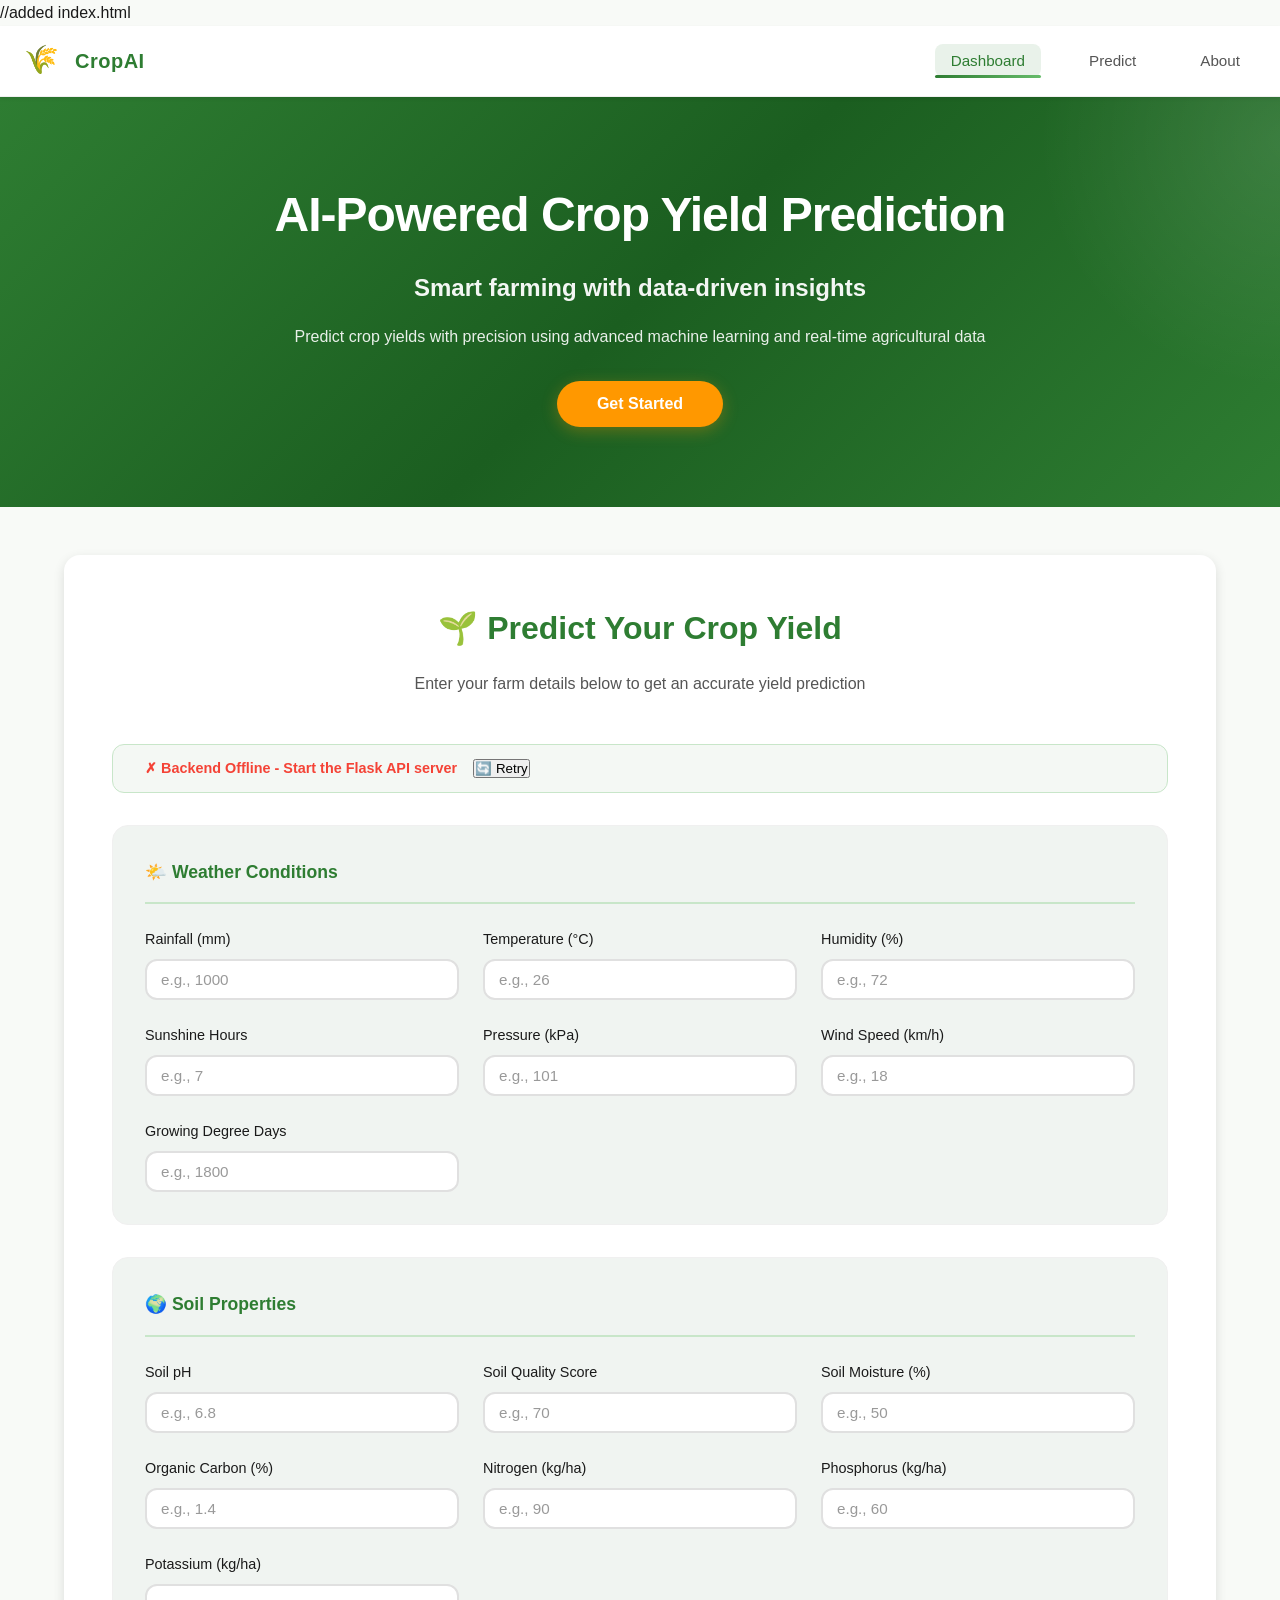
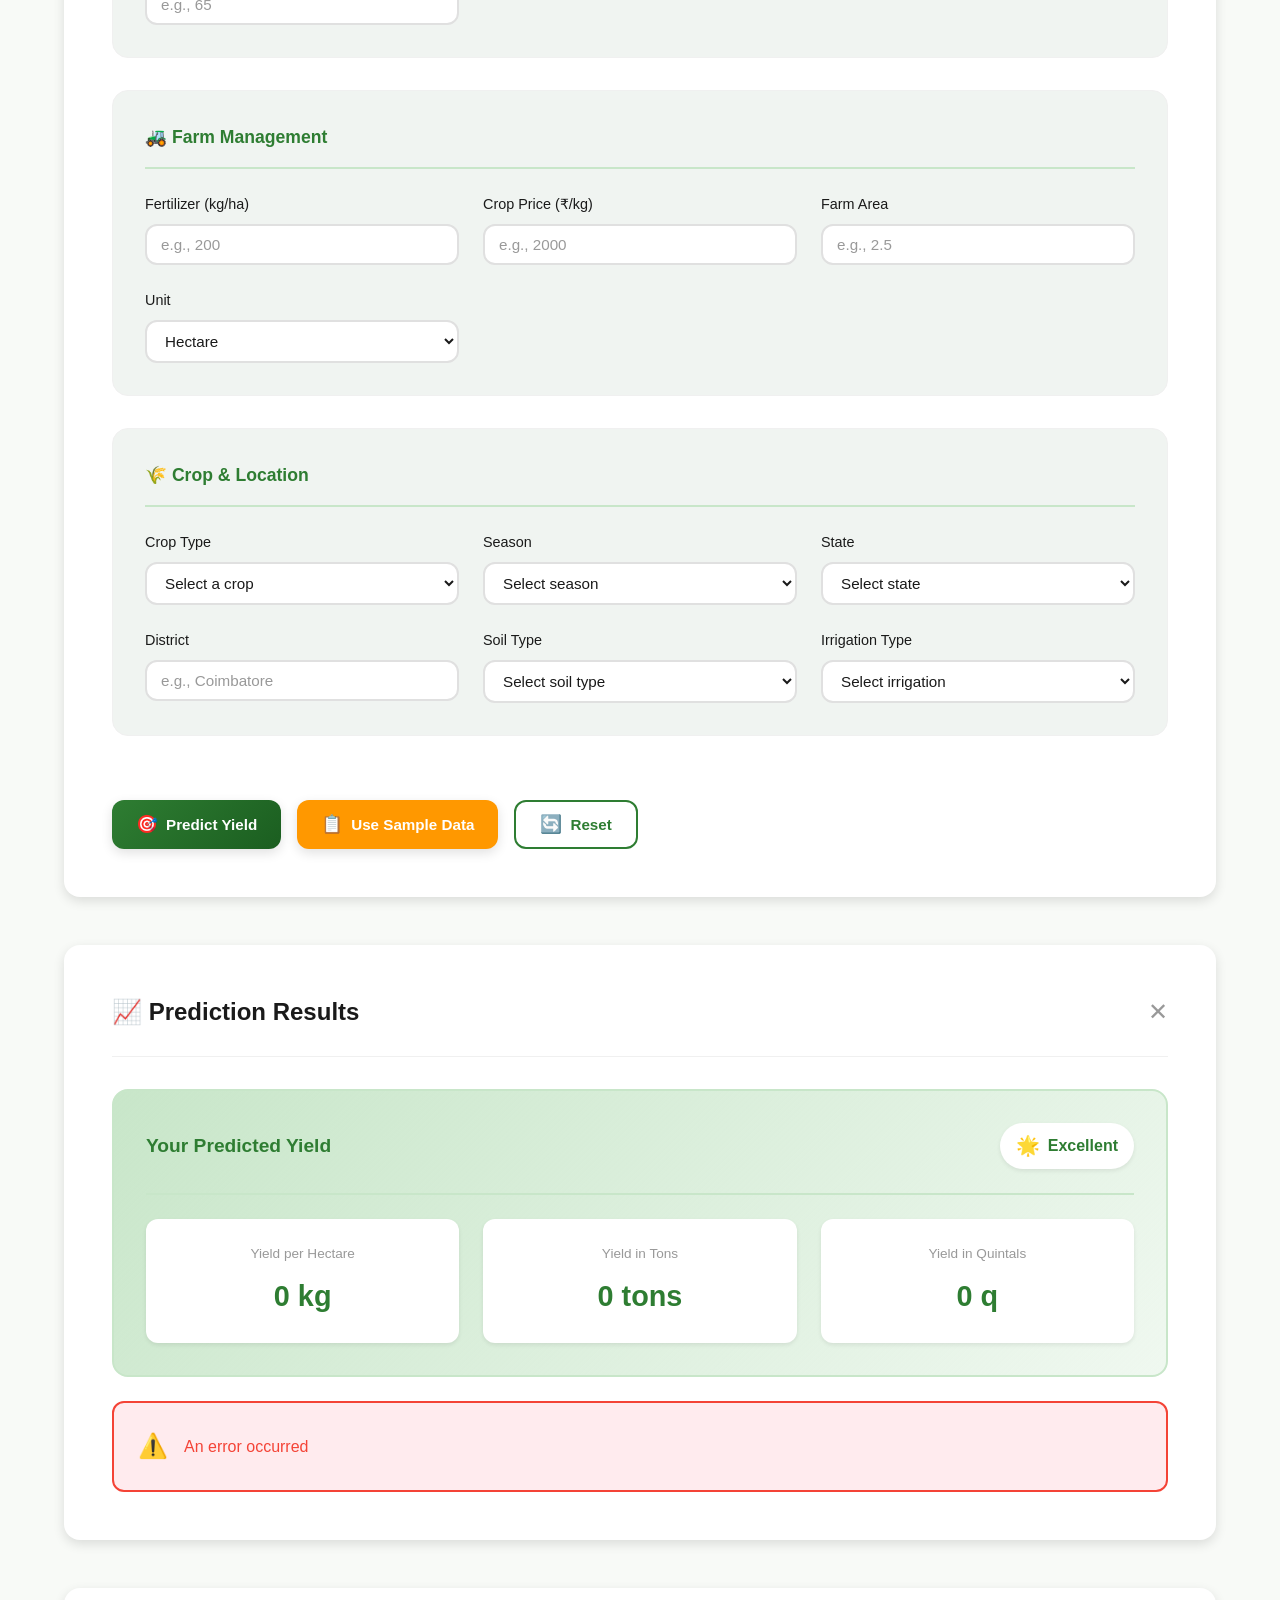
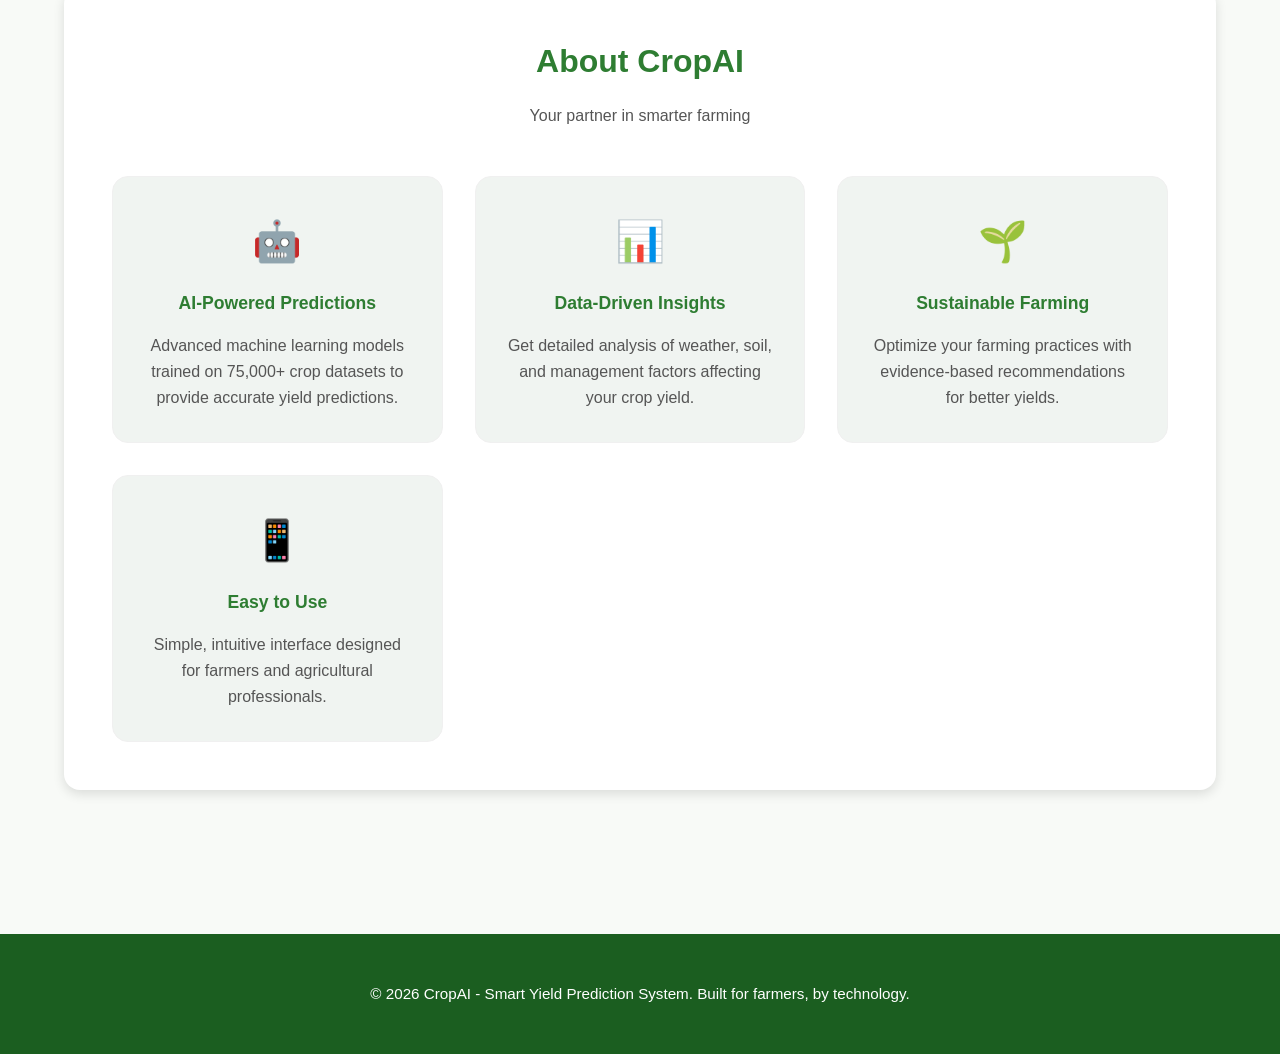
==== commit 1e36cc88: "initial commit and made some changes" ====
--- a/Phase-2/dashboard/index.html
+++ b/Phase-2/dashboard/index.html
@@ -1,3 +1,4 @@
+//added index.html
 <!DOCTYPE html>
 <html lang="en">
 <head>
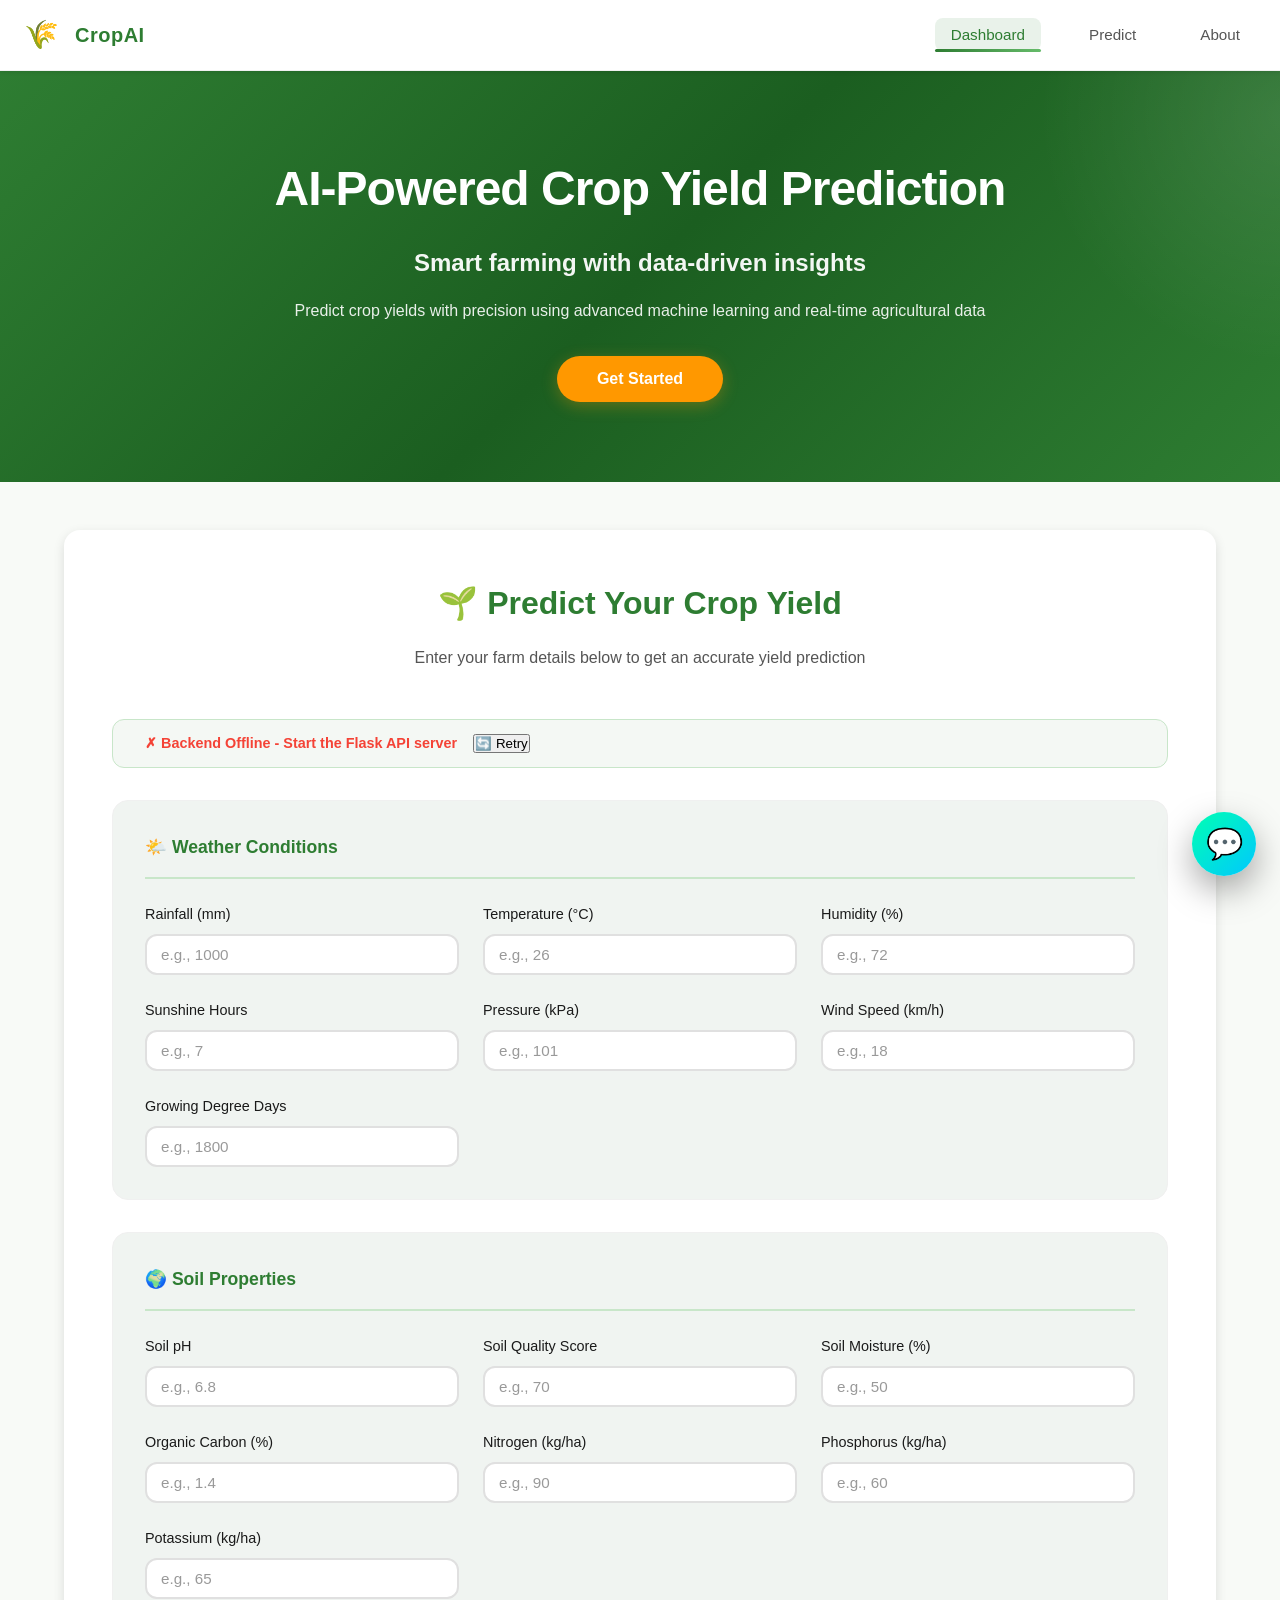
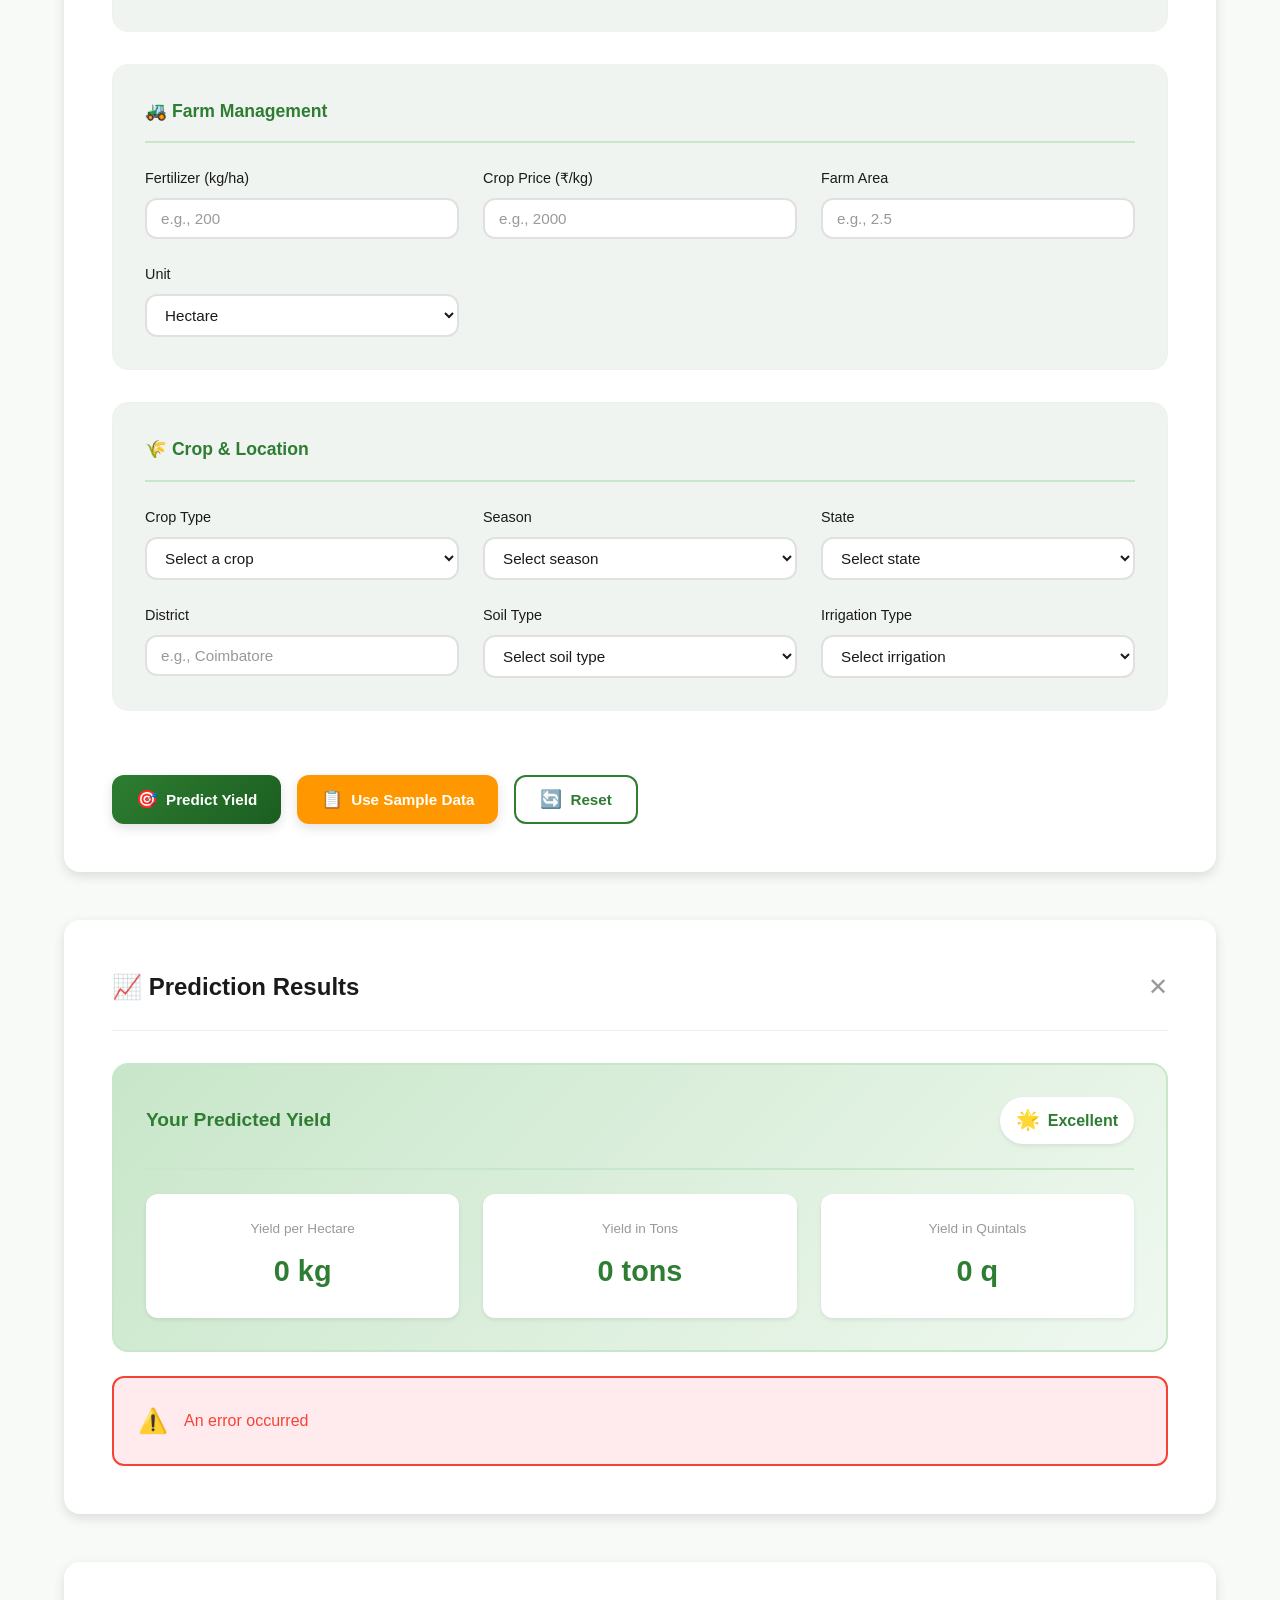
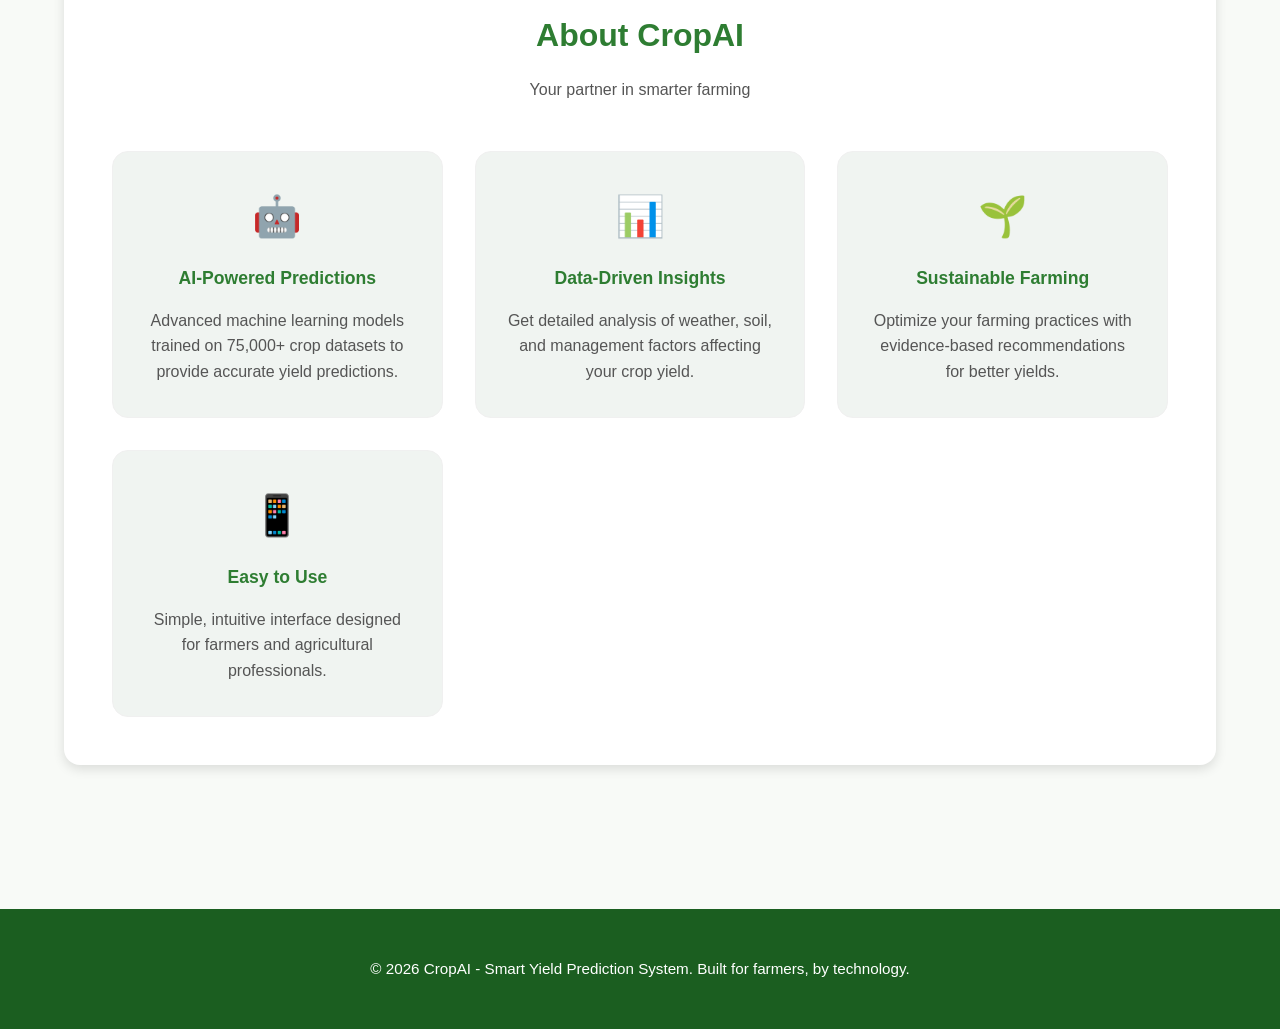
==== commit 03545c5b: "added a chatbot using groq" ====
--- a/Phase-2/dashboard/index.html
+++ b/Phase-2/dashboard/index.html
@@ -1,11 +1,10 @@
-//added index.html
 <!DOCTYPE html>
 <html lang="en">
 <head>
     <meta charset="UTF-8">
     <meta name="viewport" content="width=device-width, initial-scale=1.0">
     <title>🌾 AI-Powered Crop Yield Prediction</title>
-    <link rel="stylesheet" href="style.css">
+    <link rel="stylesheet" href="style.css?v=2">
     <link href="https://fonts.googleapis.com/css2?family=Inter:wght@300;400;500;600;700&display=swap" rel="stylesheet">
 </head>
 <body>
@@ -369,7 +368,8 @@
     </footer>
 
     <!-- Scripts -->
-    <script src="script.js"></script>
+    <script src="script.js?v=2"></script>
+    <script src="chatbot.js?v=2"></script>
     <script>
         // Navigation scroll functionality
         function scrollToPredict() {
--- a/Phase-2/dashboard/style.css
+++ b/Phase-2/dashboard/style.css
@@ -748,6 +748,165 @@
     font-size: 0.85rem;
 }
 
+/* ============ CHAT WIDGET ============ */
+
+.chat-toggle {
+    position: fixed;
+    right: 24px;
+    bottom: 24px;
+    width: 58px;
+    height: 58px;
+    display: flex;
+    align-items: center;
+    justify-content: center;
+    border: none;
+    border-radius: 50%;
+    background: linear-gradient(135deg, #00ffb3 0%, #00c8ff 100%);
+    box-shadow: 0 10px 28px rgba(0, 200, 255, 0.35);
+    cursor: pointer;
+    font-size: 24px;
+    z-index: 3000;
+}
+
+.chat-widget {
+    position: fixed;
+    right: 24px;
+    bottom: 104px;
+    width: 340px;
+    height: 460px;
+    background: #0a0a14;
+    border: 1px solid #263044;
+    border-radius: 16px;
+    overflow: hidden;
+    display: flex;
+    flex-direction: column;
+    z-index: 3000;
+    box-shadow: 0 20px 45px rgba(0, 0, 0, 0.45);
+}
+
+.chat-widget.hidden {
+    display: none !important;
+}
+
+.chat-header {
+    display: flex;
+    align-items: center;
+    justify-content: space-between;
+    padding: 14px 16px;
+    border-bottom: 1px solid #1f2937;
+    background: linear-gradient(135deg, #101424 0%, #151d32 100%);
+}
+
+.chat-header h3 {
+    color: #f8fafc;
+    font-size: 15px;
+    margin: 0;
+}
+
+.chat-header p {
+    margin: 3px 0 0 0;
+    font-size: 11px;
+    color: #86efac;
+}
+
+.chat-close {
+    background: transparent;
+    border: none;
+    color: #cbd5e1;
+    font-size: 16px;
+    cursor: pointer;
+}
+
+.chat-messages {
+    flex: 1;
+    overflow-y: auto;
+    padding: 12px;
+    display: flex;
+    flex-direction: column;
+    gap: 10px;
+}
+
+.chat-message {
+    display: flex;
+}
+
+.chat-message.user {
+    justify-content: flex-end;
+}
+
+.chat-message .bubble {
+    max-width: 88%;
+    border-radius: 14px;
+    padding: 10px 12px;
+    font-size: 13px;
+    line-height: 1.45;
+    color: #e2e8f0;
+    white-space: pre-wrap;
+    word-break: break-word;
+}
+
+.chat-message.user .bubble {
+    background: linear-gradient(135deg, #ff5ea8 0%, #ff8a3d 100%);
+    color: #fff;
+}
+
+.chat-message.bot .bubble {
+    background: #121826;
+    border: 1px solid #00ffb3;
+}
+
+.chat-input-row {
+    border-top: 1px solid #1f2937;
+    padding: 10px;
+    display: flex;
+    gap: 8px;
+    background: #0f1220;
+}
+
+.chat-input-row textarea {
+    flex: 1;
+    min-height: 40px;
+    max-height: 120px;
+    resize: none;
+    padding: 10px;
+    border-radius: 10px;
+    border: 1px solid #2a3550;
+    background: #0b1020;
+    color: #e2e8f0;
+    font-family: inherit;
+    font-size: 13px;
+}
+
+.chat-input-row textarea:focus {
+    outline: none;
+    border-color: #00ffb3;
+    box-shadow: 0 0 0 2px rgba(0, 255, 179, 0.2);
+}
+
+.chat-input-row button {
+    border: none;
+    border-radius: 10px;
+    padding: 0 14px;
+    background: linear-gradient(135deg, #00ffb3 0%, #00c8ff 100%);
+    color: #00111a;
+    font-weight: 700;
+    cursor: pointer;
+}
+
+@media (max-width: 768px) {
+    .chat-widget {
+        width: calc(100vw - 24px);
+        right: 12px;
+        bottom: 92px;
+        height: 62vh;
+    }
+
+    .chat-toggle {
+        right: 12px;
+        bottom: 12px;
+    }
+}
+
 /* ============ RESPONSIVE ============ */
 
 @media (max-width: 768px) {
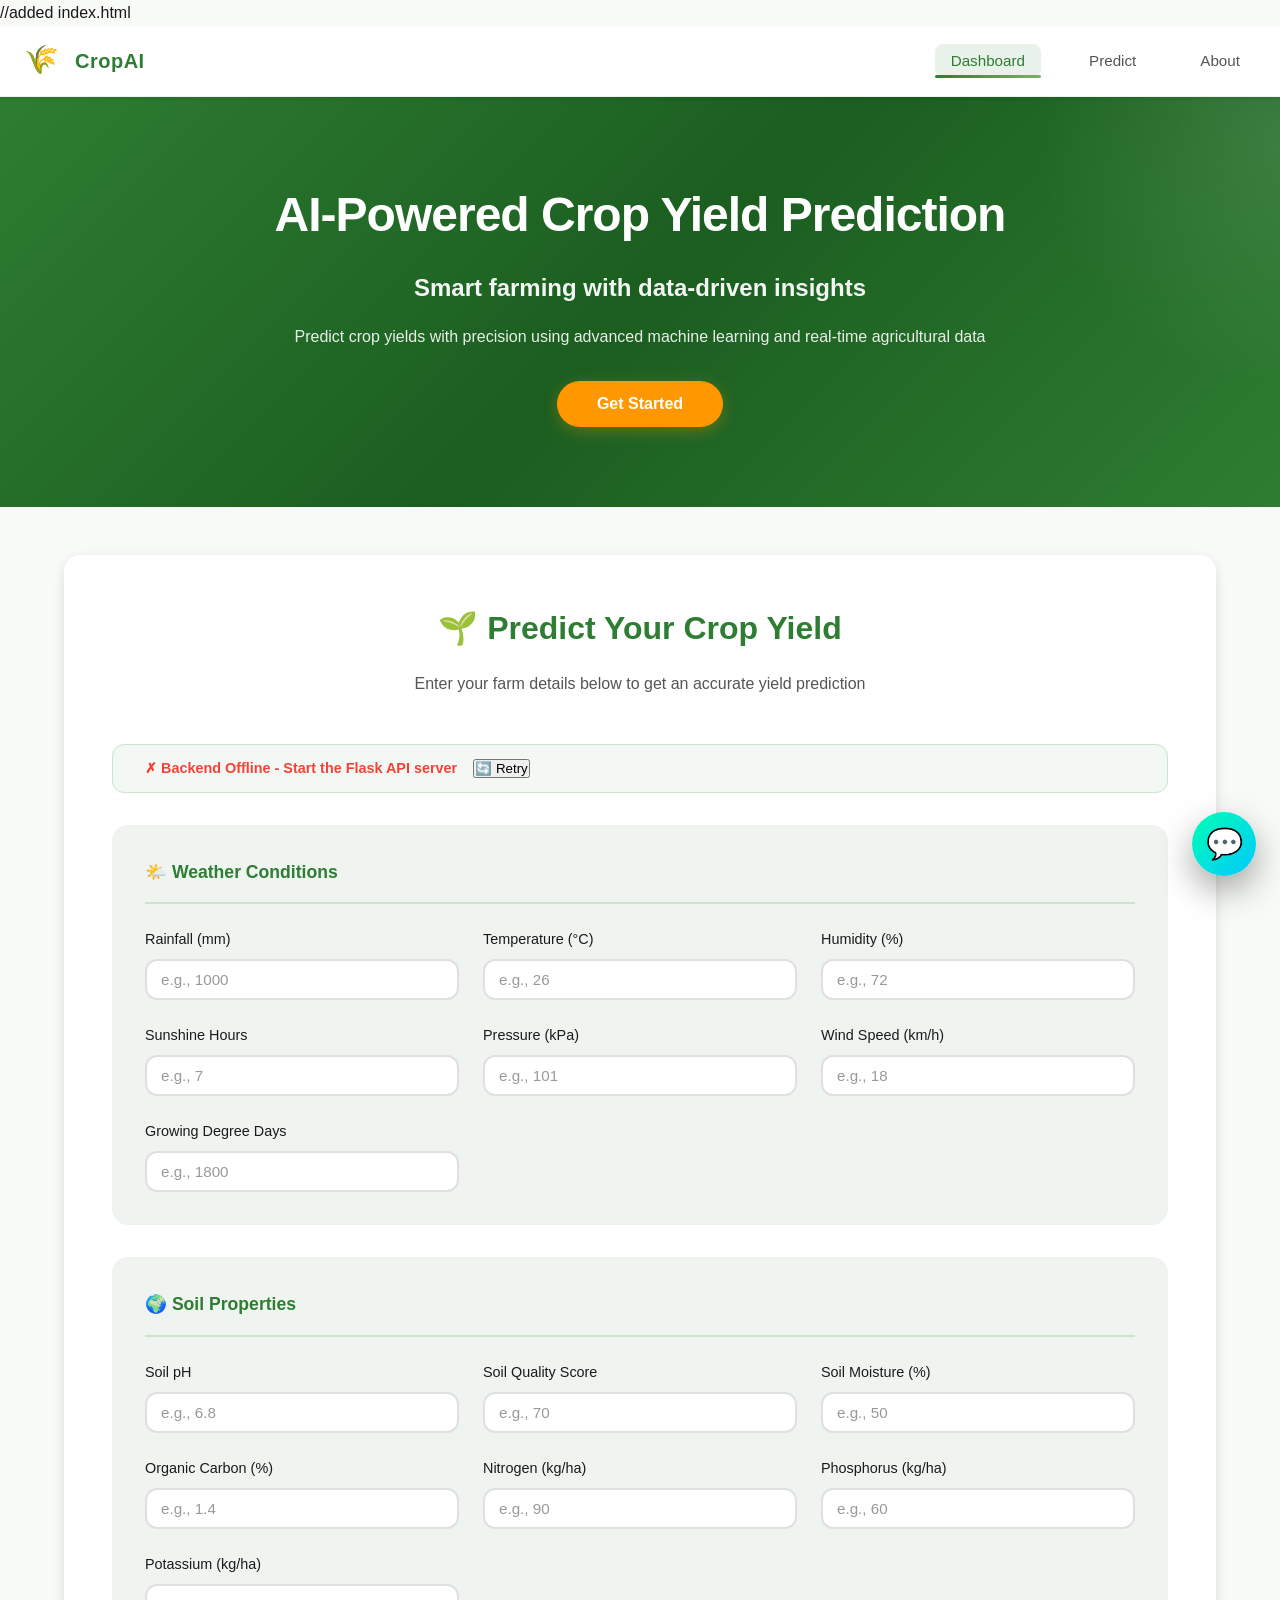
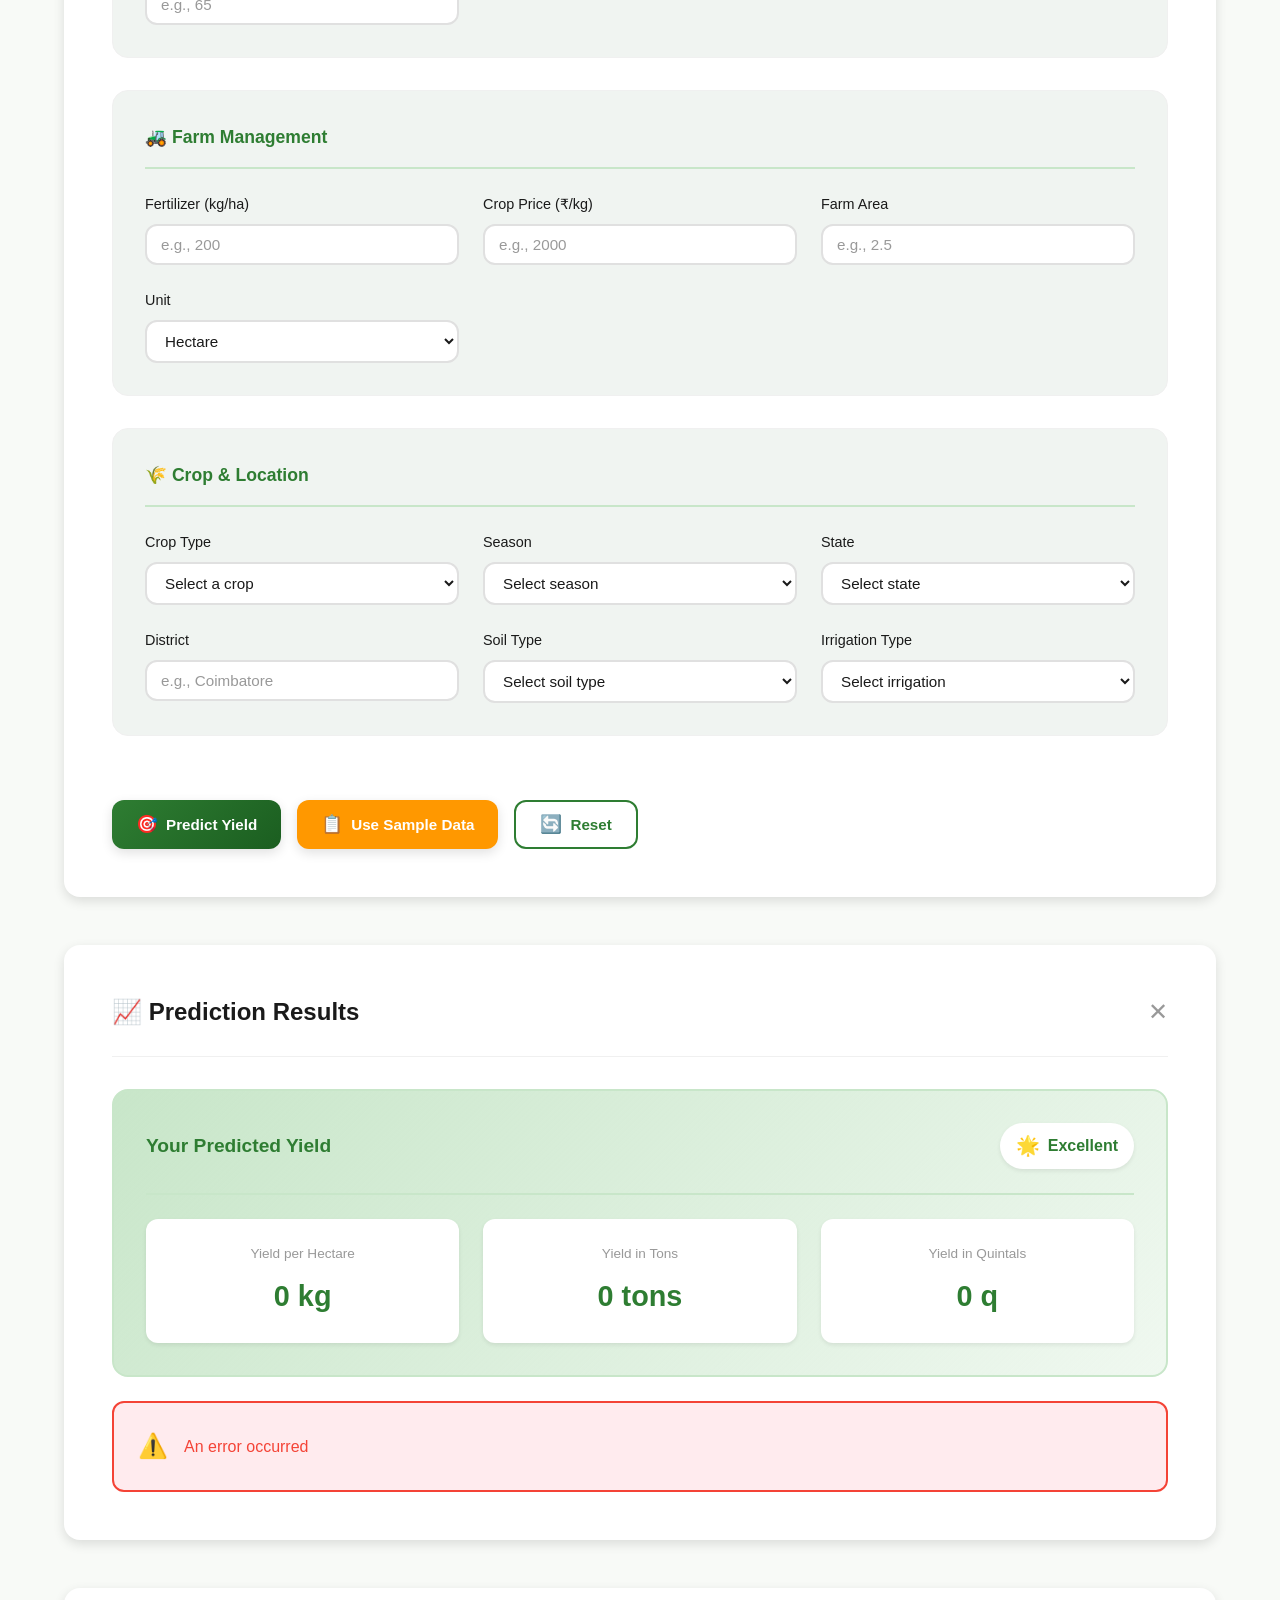
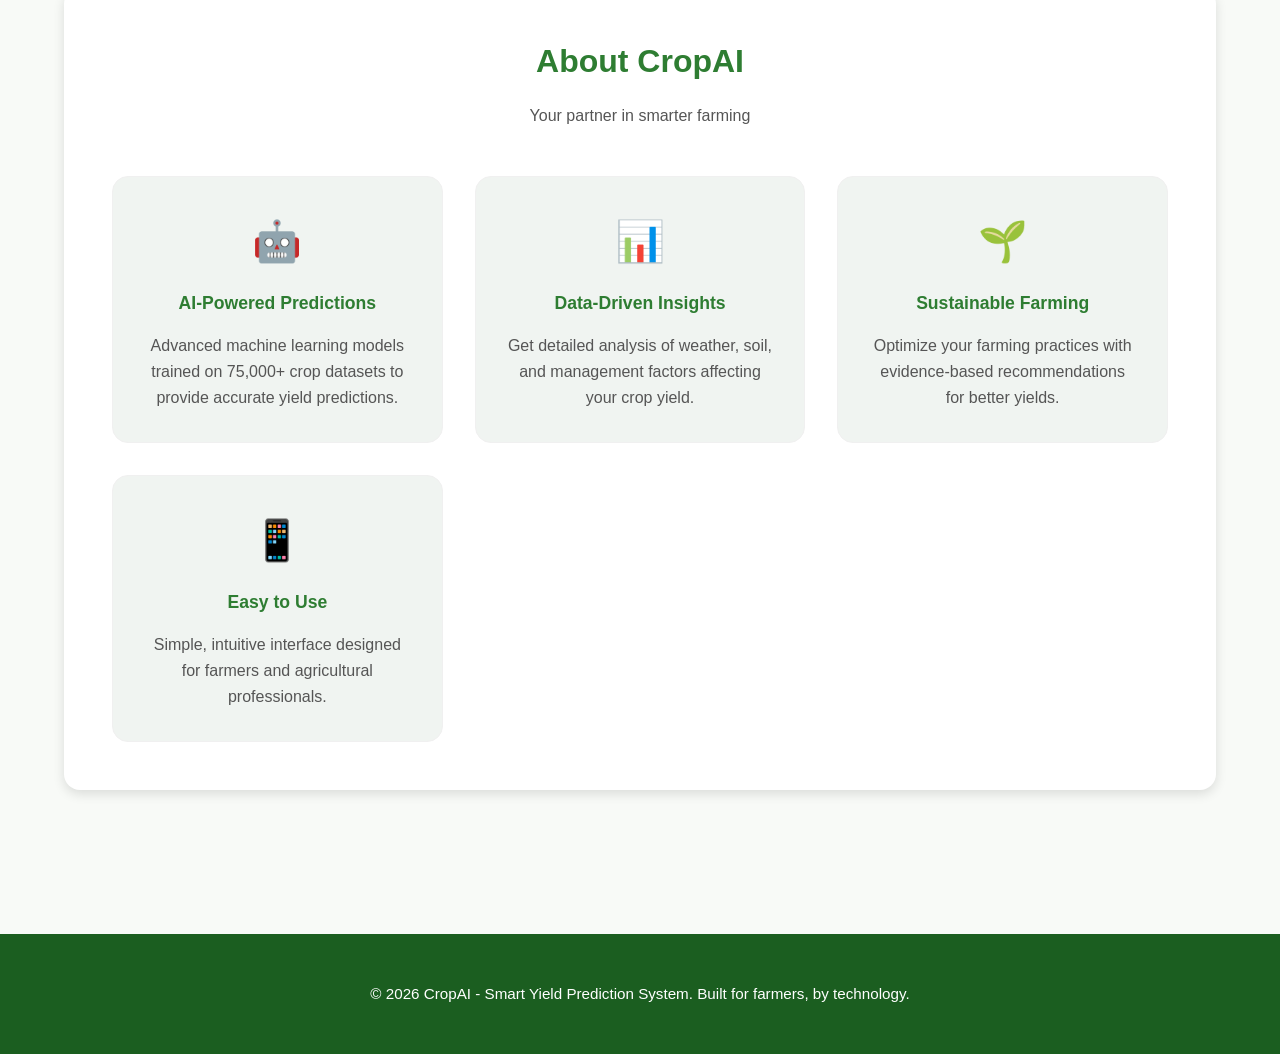
==== commit f0cfb366: "Merge branch 'main' of github.com:haripri0109r/Crop_yeild_Prediction" ====
--- a/Phase-2/dashboard/index.html
+++ b/Phase-2/dashboard/index.html
@@ -1,3 +1,4 @@
+//added index.html
 <!DOCTYPE html>
 <html lang="en">
 <head>
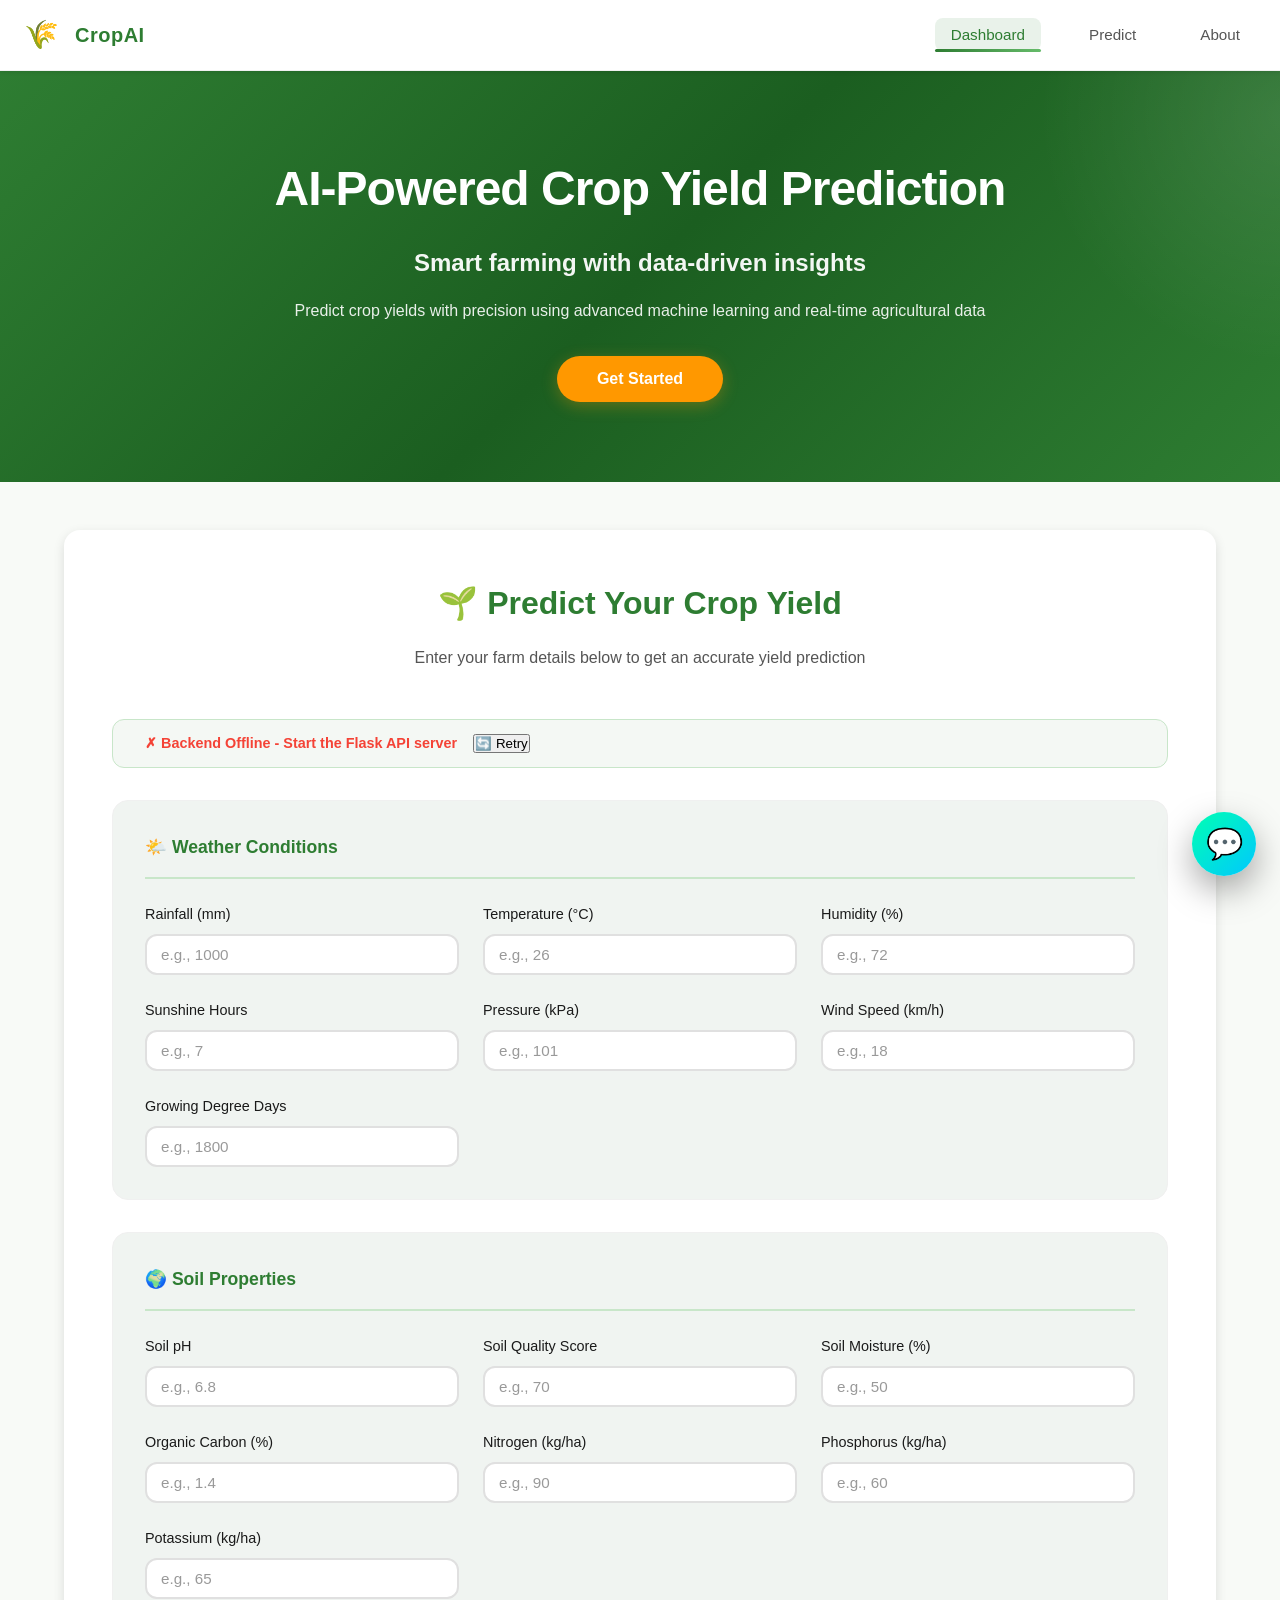
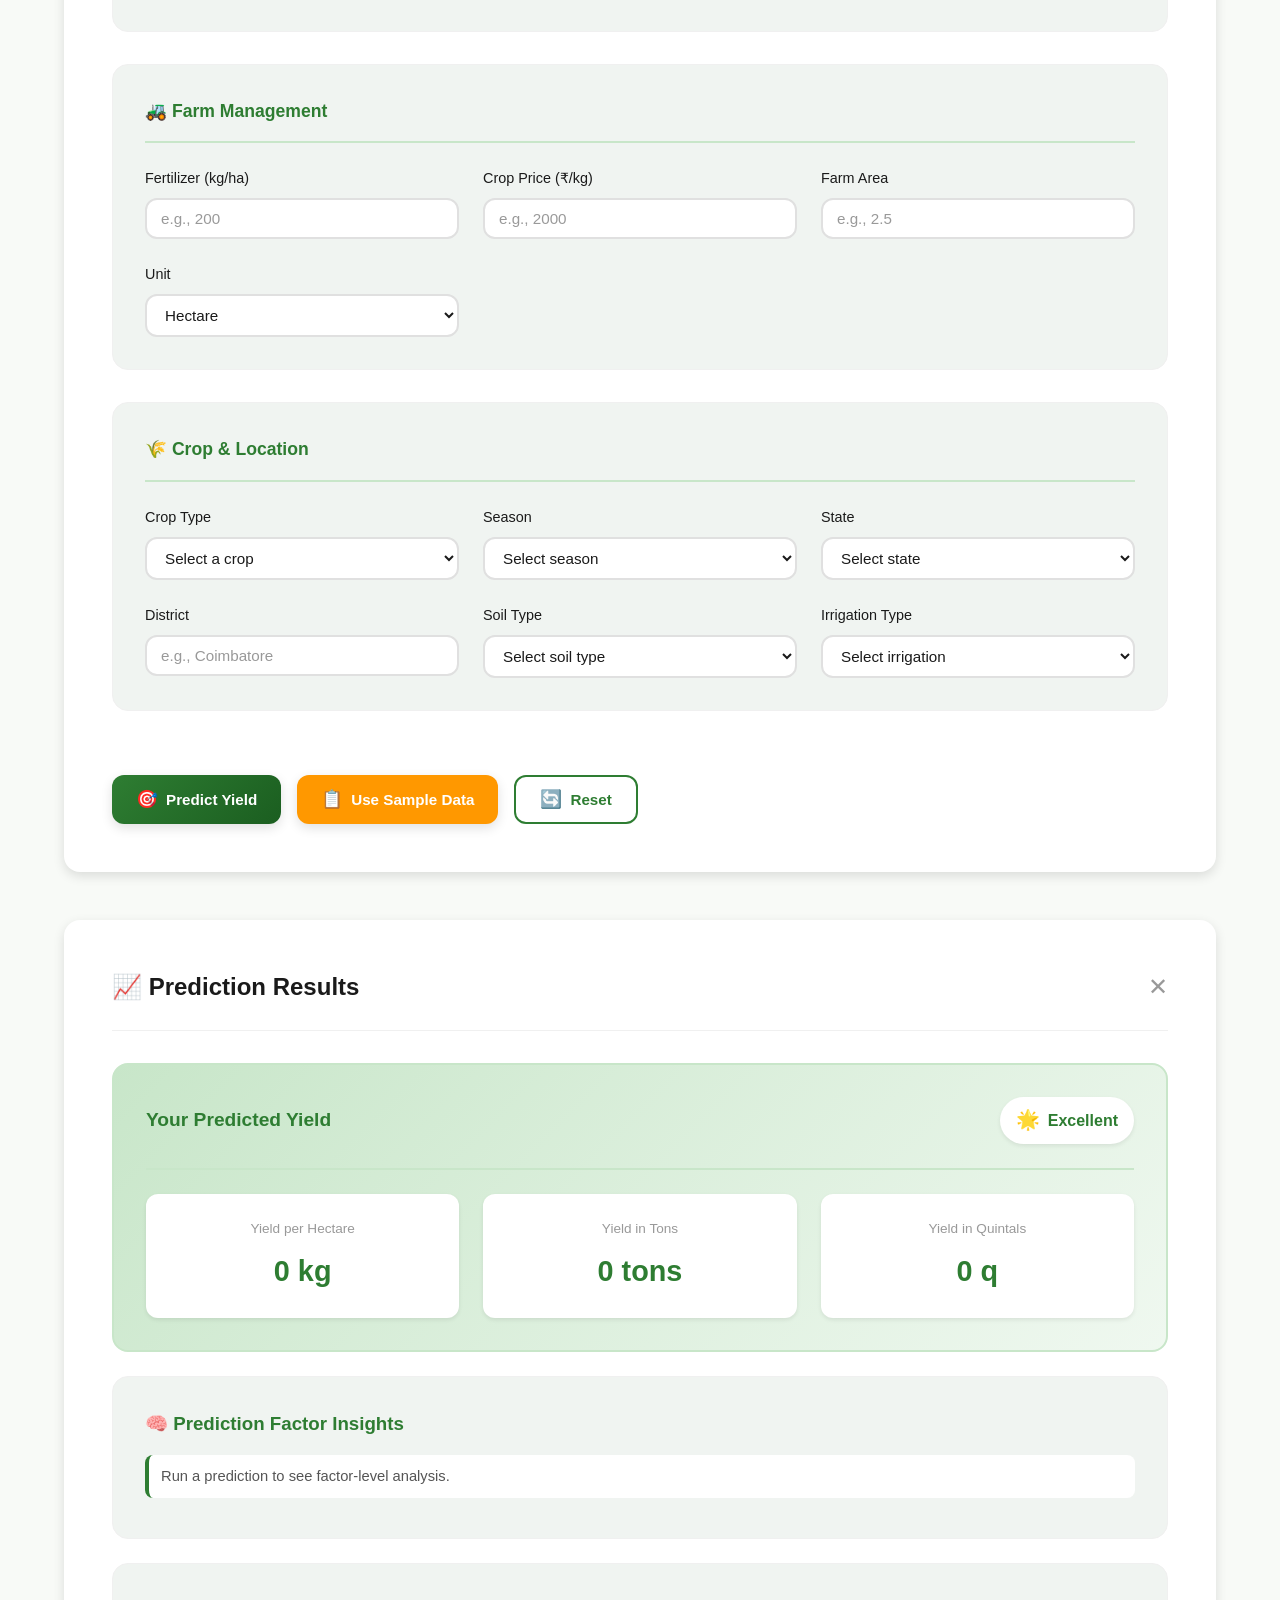
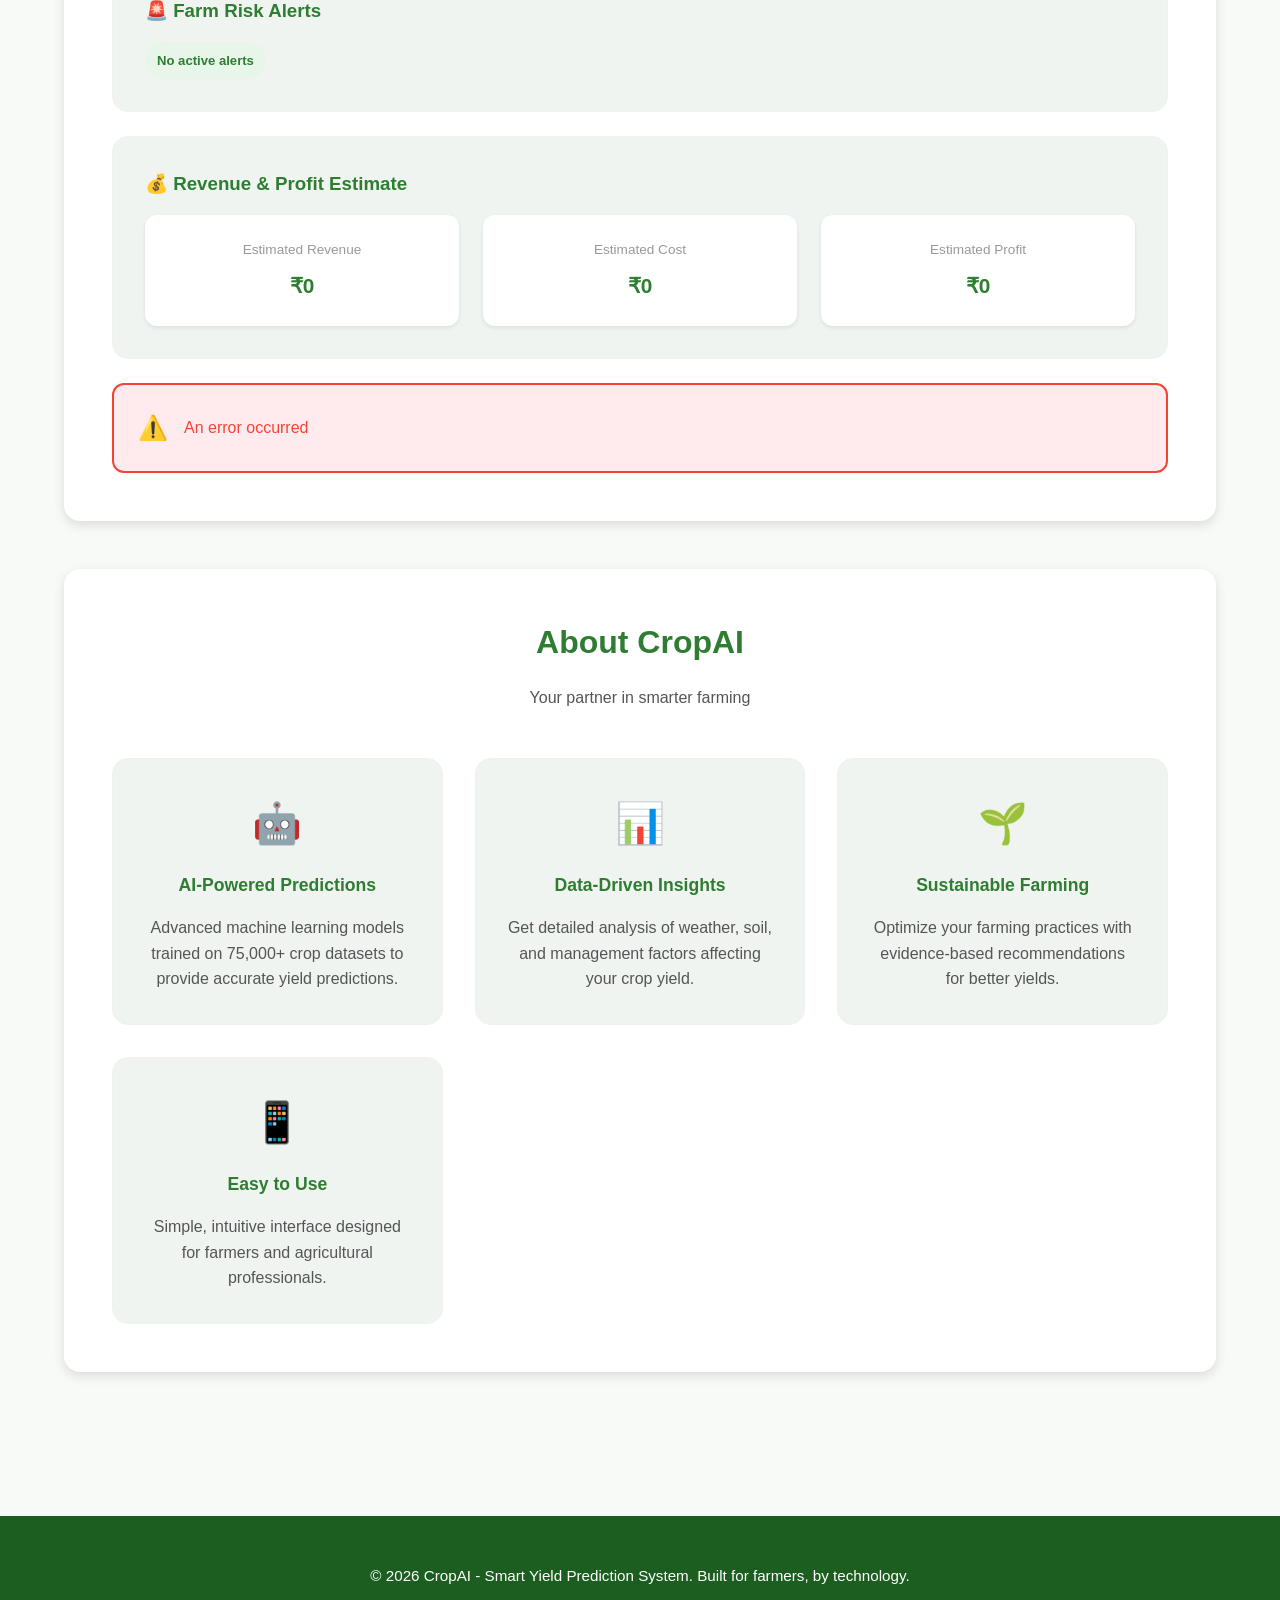
==== commit 5dfee993: "added features" ====
--- a/Phase-2/dashboard/index.html
+++ b/Phase-2/dashboard/index.html
@@ -1,4 +1,3 @@
-//added index.html
 <!DOCTYPE html>
 <html lang="en">
 <head>
@@ -325,6 +324,41 @@
                 </div>
             </div>
 
+            <!-- Feature Insights Card -->
+            <div class="insight-card" id="factorInsightsCard">
+                <h3>🧠 Prediction Factor Insights</h3>
+                <ul class="insight-list" id="factorInsightsList">
+                    <li>Run a prediction to see factor-level analysis.</li>
+                </ul>
+            </div>
+
+            <!-- Risk Alerts Card -->
+            <div class="risk-card" id="riskAlertsCard">
+                <h3>🚨 Farm Risk Alerts</h3>
+                <div class="risk-alerts" id="riskAlertsList">
+                    <span class="risk-pill low">No active alerts</span>
+                </div>
+            </div>
+
+            <!-- Economics Card -->
+            <div class="economics-card" id="economicsCard">
+                <h3>💰 Revenue & Profit Estimate</h3>
+                <div class="economics-grid">
+                    <div class="economics-item">
+                        <div class="economics-label">Estimated Revenue</div>
+                        <div class="economics-value" id="estimatedRevenue">₹0</div>
+                    </div>
+                    <div class="economics-item">
+                        <div class="economics-label">Estimated Cost</div>
+                        <div class="economics-value" id="estimatedCost">₹0</div>
+                    </div>
+                    <div class="economics-item">
+                        <div class="economics-label">Estimated Profit</div>
+                        <div class="economics-value" id="estimatedProfit">₹0</div>
+                    </div>
+                </div>
+            </div>
+
             <!-- Error Message -->
             <div class="error-message hidden" id="errorMessage">
                 <span class="error-icon">⚠️</span>
--- a/Phase-2/dashboard/style.css
+++ b/Phase-2/dashboard/style.css
@@ -669,6 +669,97 @@
     margin-bottom: var(--spacing-md);
 }
 
+/* ============ INSIGHTS & ECONOMICS ============ */
+
+.insight-card,
+.risk-card,
+.economics-card {
+    background: var(--bg-tertiary);
+    border: 1px solid var(--border-light);
+    border-radius: var(--radius-lg);
+    padding: var(--spacing-xl);
+    margin-bottom: var(--spacing-lg);
+}
+
+.insight-card h3,
+.risk-card h3,
+.economics-card h3 {
+    color: var(--primary);
+    margin-bottom: var(--spacing-md);
+}
+
+.insight-list {
+    list-style: none;
+    padding: 0;
+    margin: 0;
+}
+
+.insight-list li {
+    padding: 10px 12px;
+    margin-bottom: 8px;
+    border-radius: var(--radius-sm);
+    background: #ffffff;
+    border-left: 4px solid var(--primary);
+    color: var(--text-secondary);
+    font-size: 0.92rem;
+}
+
+.risk-alerts {
+    display: flex;
+    flex-wrap: wrap;
+    gap: 10px;
+}
+
+.risk-pill {
+    display: inline-flex;
+    align-items: center;
+    padding: 8px 12px;
+    border-radius: 999px;
+    font-size: 0.82rem;
+    font-weight: 600;
+}
+
+.risk-pill.low {
+    background: #e8f5e9;
+    color: #2e7d32;
+}
+
+.risk-pill.medium {
+    background: #fff8e1;
+    color: #a16d00;
+}
+
+.risk-pill.high {
+    background: #ffebee;
+    color: #c62828;
+}
+
+.economics-grid {
+    display: grid;
+    grid-template-columns: repeat(auto-fit, minmax(160px, 1fr));
+    gap: var(--spacing-lg);
+}
+
+.economics-item {
+    background: #ffffff;
+    border-radius: var(--radius-md);
+    padding: var(--spacing-lg);
+    box-shadow: var(--shadow-sm);
+    text-align: center;
+}
+
+.economics-label {
+    color: var(--text-muted);
+    font-size: 0.85rem;
+    margin-bottom: var(--spacing-sm);
+}
+
+.economics-value {
+    color: var(--primary);
+    font-size: 1.3rem;
+    font-weight: 700;
+}
+
 /* ============ ERROR MESSAGE ============ */
 
 .error-message {
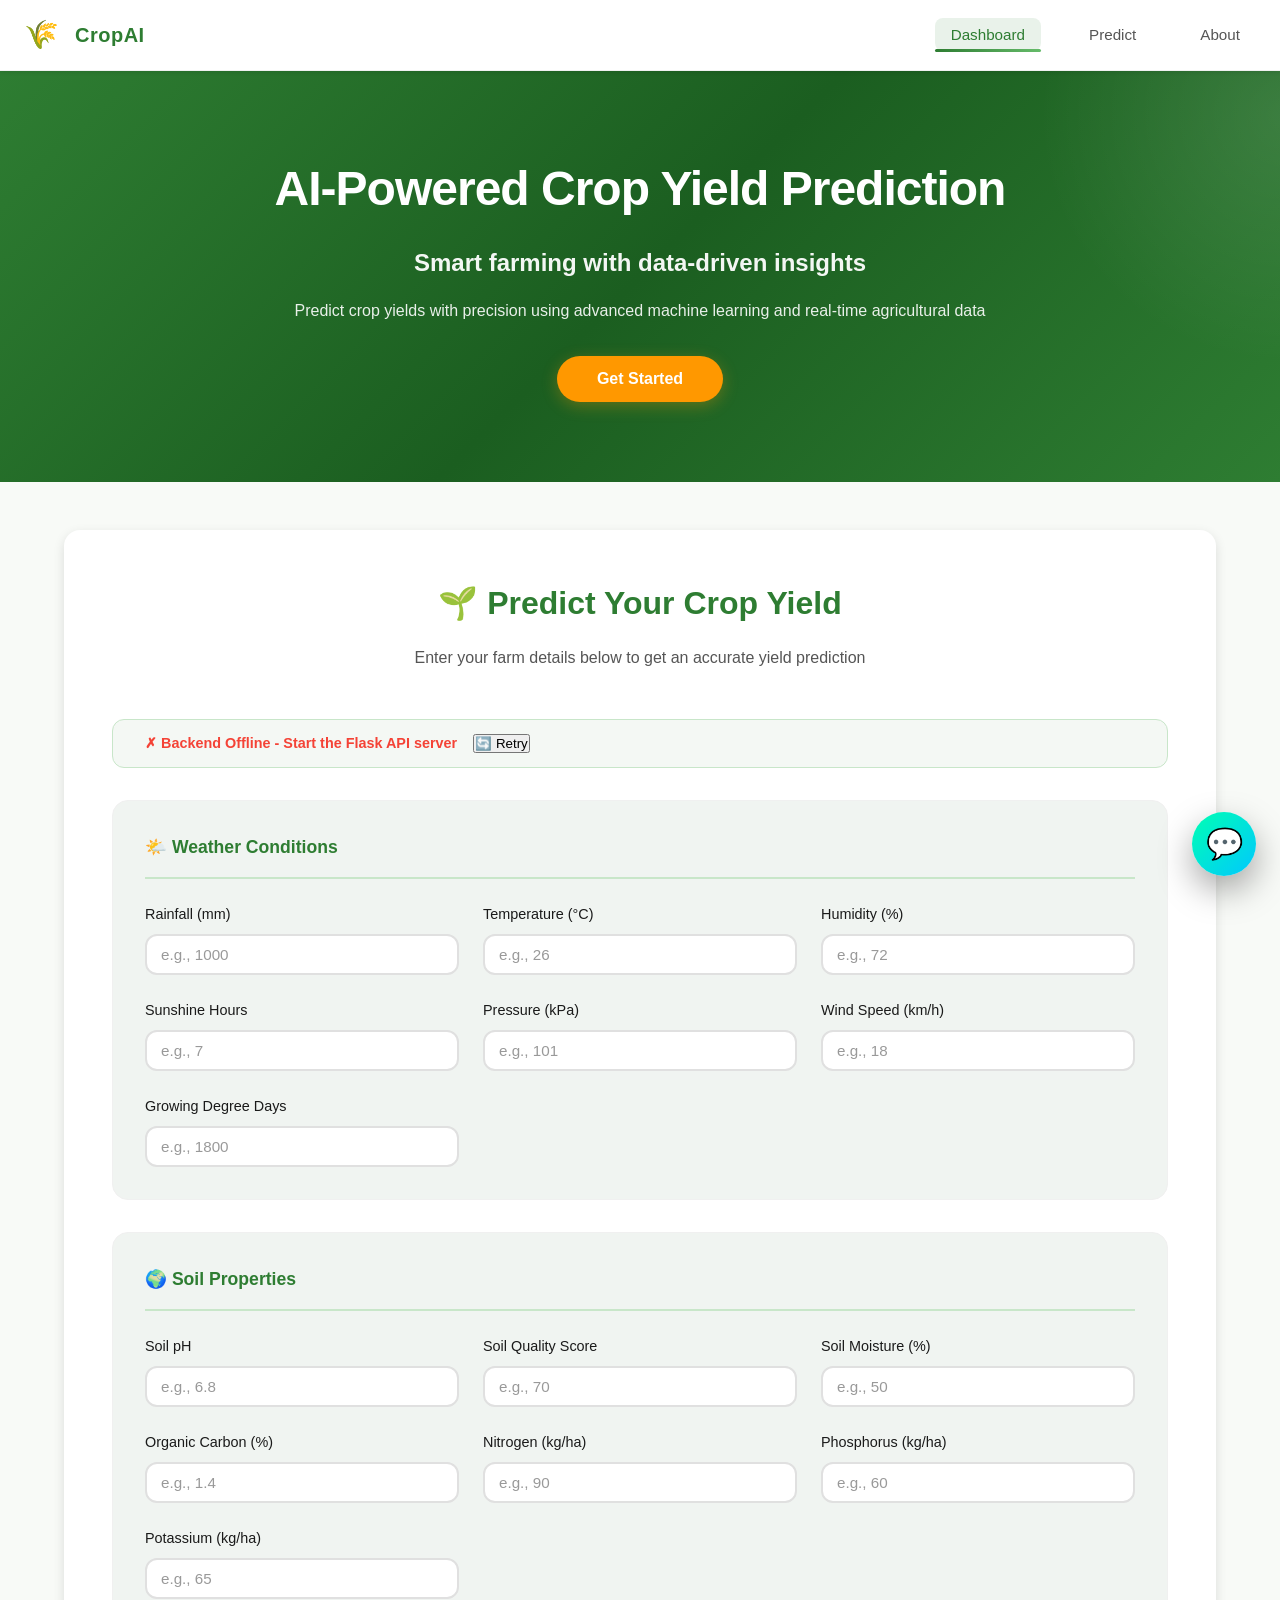
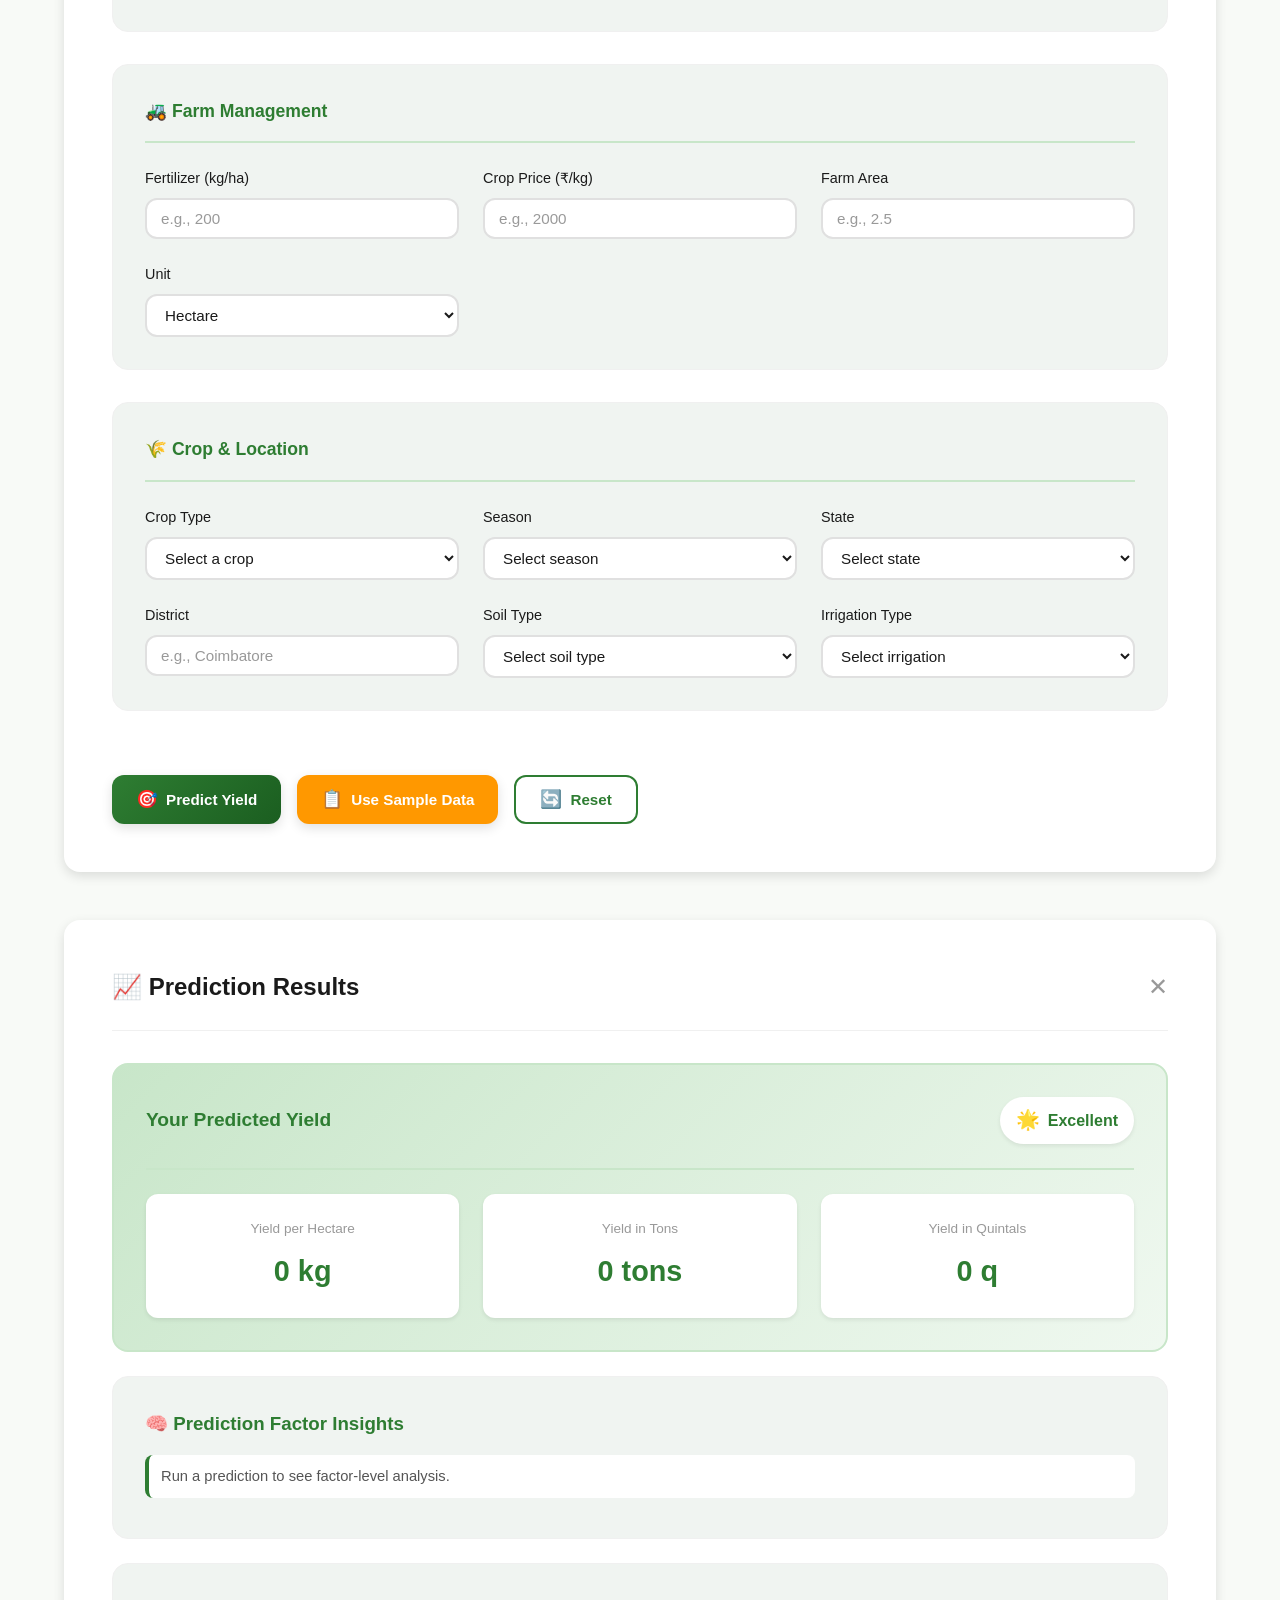
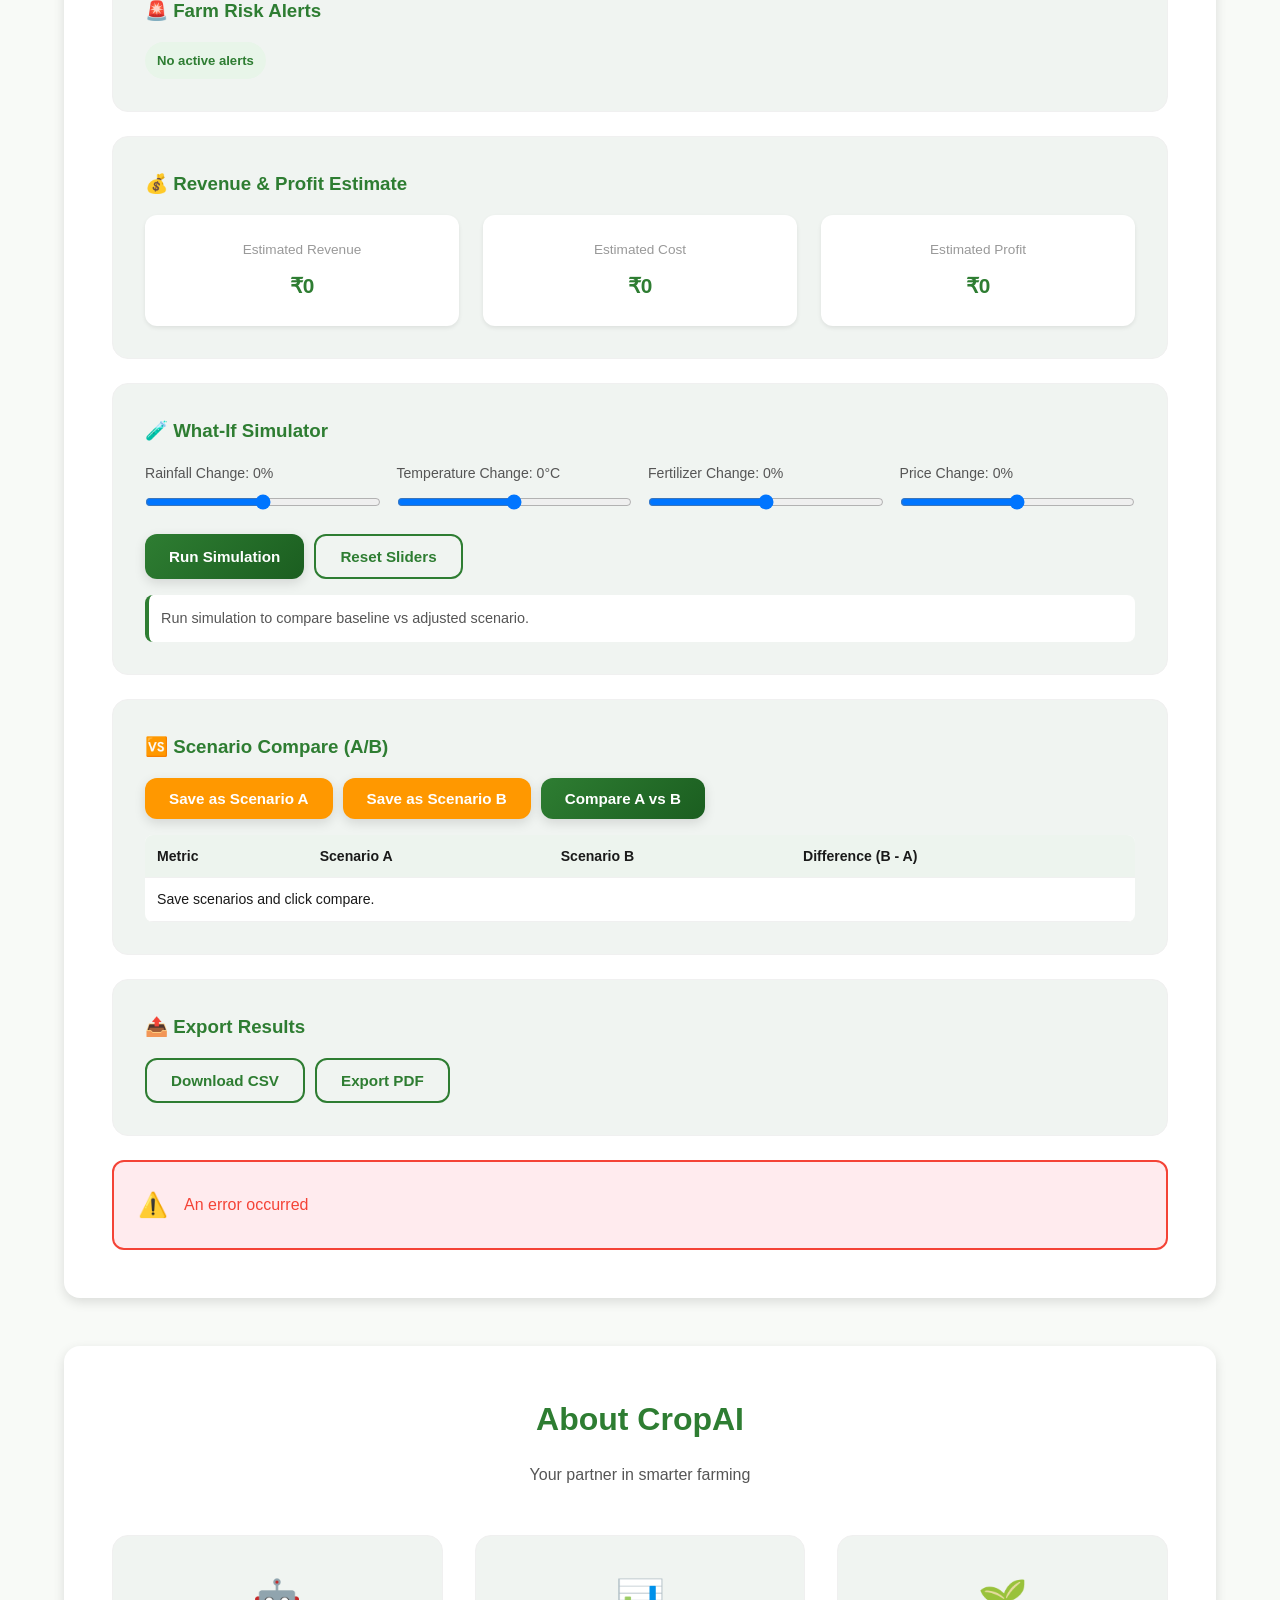
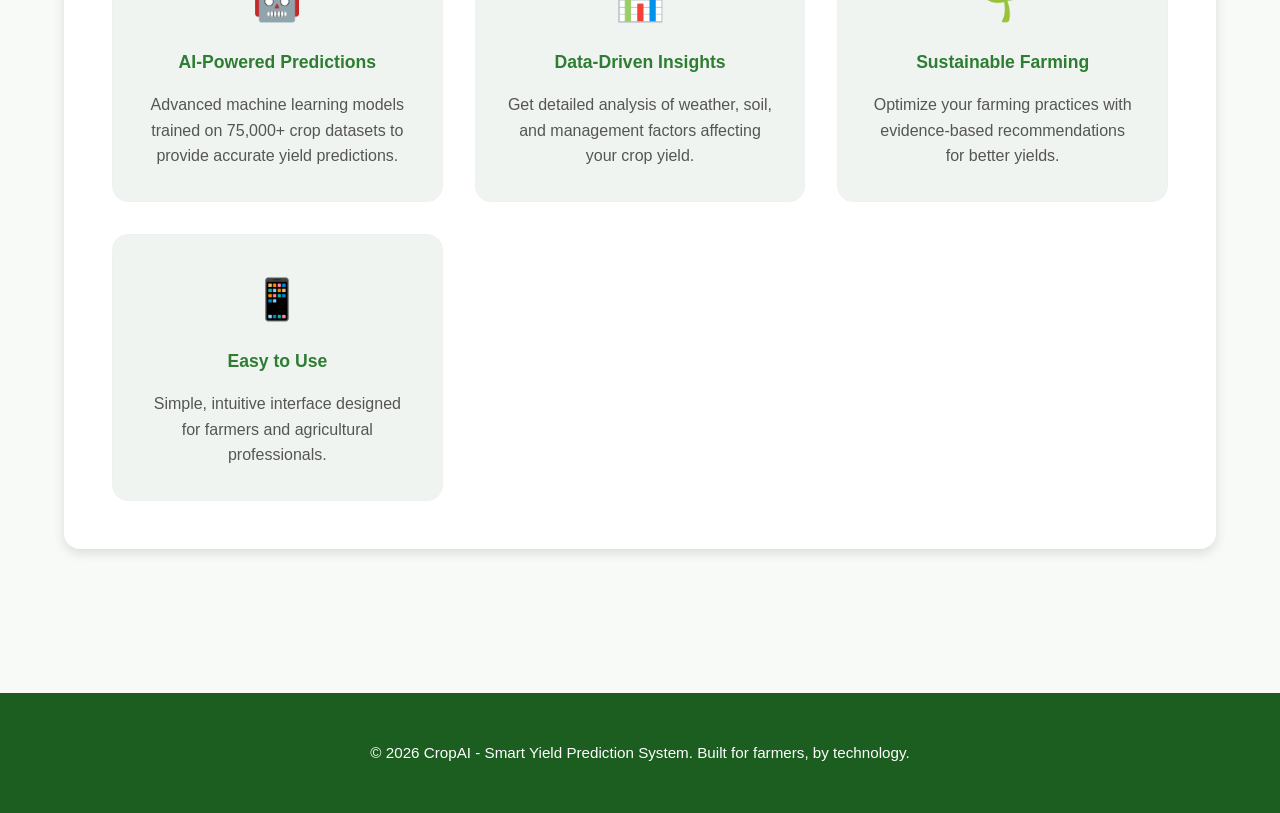
==== commit acd44ebd: "added features" ====
--- a/Phase-2/dashboard/index.html
+++ b/Phase-2/dashboard/index.html
@@ -4,7 +4,7 @@
     <meta charset="UTF-8">
     <meta name="viewport" content="width=device-width, initial-scale=1.0">
     <title>🌾 AI-Powered Crop Yield Prediction</title>
-    <link rel="stylesheet" href="style.css?v=2">
+    <link rel="stylesheet" href="style.css?v=3">
     <link href="https://fonts.googleapis.com/css2?family=Inter:wght@300;400;500;600;700&display=swap" rel="stylesheet">
 </head>
 <body>
@@ -359,6 +359,70 @@
                 </div>
             </div>
 
+            <!-- What-If Simulator -->
+            <div class="whatif-card" id="whatIfCard">
+                <h3>🧪 What-If Simulator</h3>
+                <div class="whatif-grid">
+                    <div class="whatif-control">
+                        <label for="whatifRainfall">Rainfall Change: <span id="whatifRainfallValue">0%</span></label>
+                        <input type="range" id="whatifRainfall" min="-30" max="30" step="1" value="0">
+                    </div>
+                    <div class="whatif-control">
+                        <label for="whatifTemp">Temperature Change: <span id="whatifTempValue">0°C</span></label>
+                        <input type="range" id="whatifTemp" min="-8" max="8" step="0.5" value="0">
+                    </div>
+                    <div class="whatif-control">
+                        <label for="whatifFertilizer">Fertilizer Change: <span id="whatifFertilizerValue">0%</span></label>
+                        <input type="range" id="whatifFertilizer" min="-30" max="30" step="1" value="0">
+                    </div>
+                    <div class="whatif-control">
+                        <label for="whatifPrice">Price Change: <span id="whatifPriceValue">0%</span></label>
+                        <input type="range" id="whatifPrice" min="-30" max="30" step="1" value="0">
+                    </div>
+                </div>
+                <div class="whatif-actions">
+                    <button type="button" class="btn btn-primary" id="simulateWhatIfBtn">Run Simulation</button>
+                    <button type="button" class="btn btn-outline" id="resetWhatIfBtn">Reset Sliders</button>
+                </div>
+                <div class="whatif-result" id="whatIfResult">Run simulation to compare baseline vs adjusted scenario.</div>
+            </div>
+
+            <!-- Scenario Comparison -->
+            <div class="scenario-card" id="scenarioCard">
+                <h3>🆚 Scenario Compare (A/B)</h3>
+                <div class="scenario-actions">
+                    <button type="button" class="btn btn-secondary" id="saveScenarioABtn">Save as Scenario A</button>
+                    <button type="button" class="btn btn-secondary" id="saveScenarioBBtn">Save as Scenario B</button>
+                    <button type="button" class="btn btn-primary" id="compareScenarioBtn">Compare A vs B</button>
+                </div>
+                <div class="scenario-table-wrap">
+                    <table class="scenario-table" id="scenarioTable">
+                        <thead>
+                            <tr>
+                                <th>Metric</th>
+                                <th>Scenario A</th>
+                                <th>Scenario B</th>
+                                <th>Difference (B - A)</th>
+                            </tr>
+                        </thead>
+                        <tbody id="scenarioTableBody">
+                            <tr>
+                                <td colspan="4">Save scenarios and click compare.</td>
+                            </tr>
+                        </tbody>
+                    </table>
+                </div>
+            </div>
+
+            <!-- Export Actions -->
+            <div class="export-card" id="exportCard">
+                <h3>📤 Export Results</h3>
+                <div class="export-actions">
+                    <button type="button" class="btn btn-outline" id="exportCsvBtn">Download CSV</button>
+                    <button type="button" class="btn btn-outline" id="exportPdfBtn">Export PDF</button>
+                </div>
+            </div>
+
             <!-- Error Message -->
             <div class="error-message hidden" id="errorMessage">
                 <span class="error-icon">⚠️</span>
@@ -403,8 +467,8 @@
     </footer>
 
     <!-- Scripts -->
-    <script src="script.js?v=2"></script>
-    <script src="chatbot.js?v=2"></script>
+    <script src="script.js?v=3"></script>
+    <script src="chatbot.js?v=3"></script>
     <script>
         // Navigation scroll functionality
         function scrollToPredict() {
--- a/Phase-2/dashboard/style.css
+++ b/Phase-2/dashboard/style.css
@@ -760,6 +760,85 @@
     font-weight: 700;
 }
 
+.whatif-card,
+.scenario-card,
+.export-card {
+    background: var(--bg-tertiary);
+    border: 1px solid var(--border-light);
+    border-radius: var(--radius-lg);
+    padding: var(--spacing-xl);
+    margin-bottom: var(--spacing-lg);
+}
+
+.whatif-card h3,
+.scenario-card h3,
+.export-card h3 {
+    color: var(--primary);
+    margin-bottom: var(--spacing-md);
+}
+
+.whatif-grid {
+    display: grid;
+    grid-template-columns: repeat(auto-fit, minmax(220px, 1fr));
+    gap: var(--spacing-md);
+}
+
+.whatif-control label {
+    display: block;
+    font-size: 0.88rem;
+    margin-bottom: 8px;
+    color: var(--text-secondary);
+}
+
+.whatif-control input[type="range"] {
+    width: 100%;
+}
+
+.whatif-actions,
+.scenario-actions,
+.export-actions {
+    display: flex;
+    gap: 10px;
+    flex-wrap: wrap;
+    margin-top: var(--spacing-md);
+}
+
+.whatif-result {
+    margin-top: var(--spacing-md);
+    background: #ffffff;
+    border-radius: var(--radius-sm);
+    padding: 12px;
+    border-left: 4px solid var(--primary);
+    color: var(--text-secondary);
+    font-size: 0.9rem;
+}
+
+.scenario-table-wrap {
+    margin-top: var(--spacing-md);
+    overflow-x: auto;
+}
+
+.scenario-table {
+    width: 100%;
+    border-collapse: collapse;
+    background: #ffffff;
+    border-radius: var(--radius-sm);
+    overflow: hidden;
+}
+
+.scenario-table th,
+.scenario-table td {
+    border-bottom: 1px solid var(--border-light);
+    padding: 10px 12px;
+    font-size: 0.88rem;
+    text-align: left;
+}
+
+.scenario-table th {
+    background: #edf4ee;
+    color: var(--text-primary);
+}
+
 /* ============ ERROR MESSAGE ============ */
 
 .error-message {
